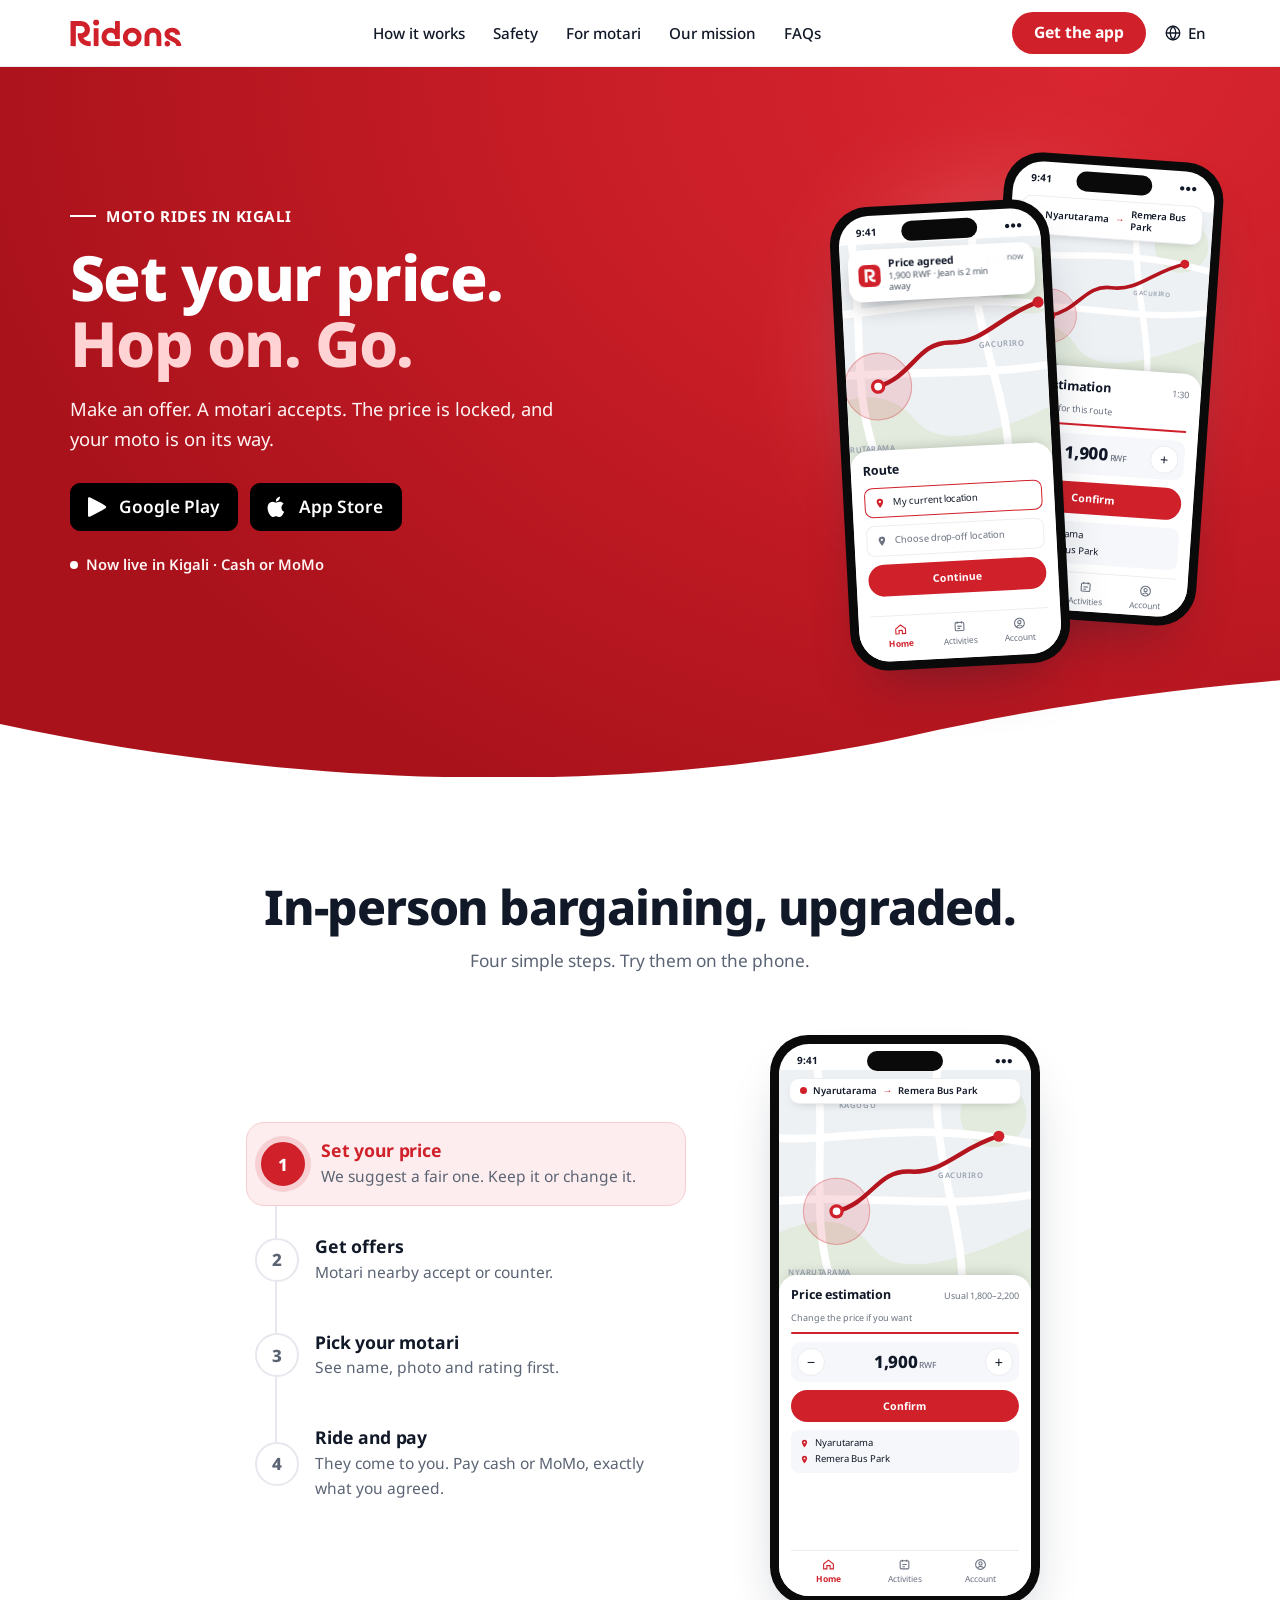
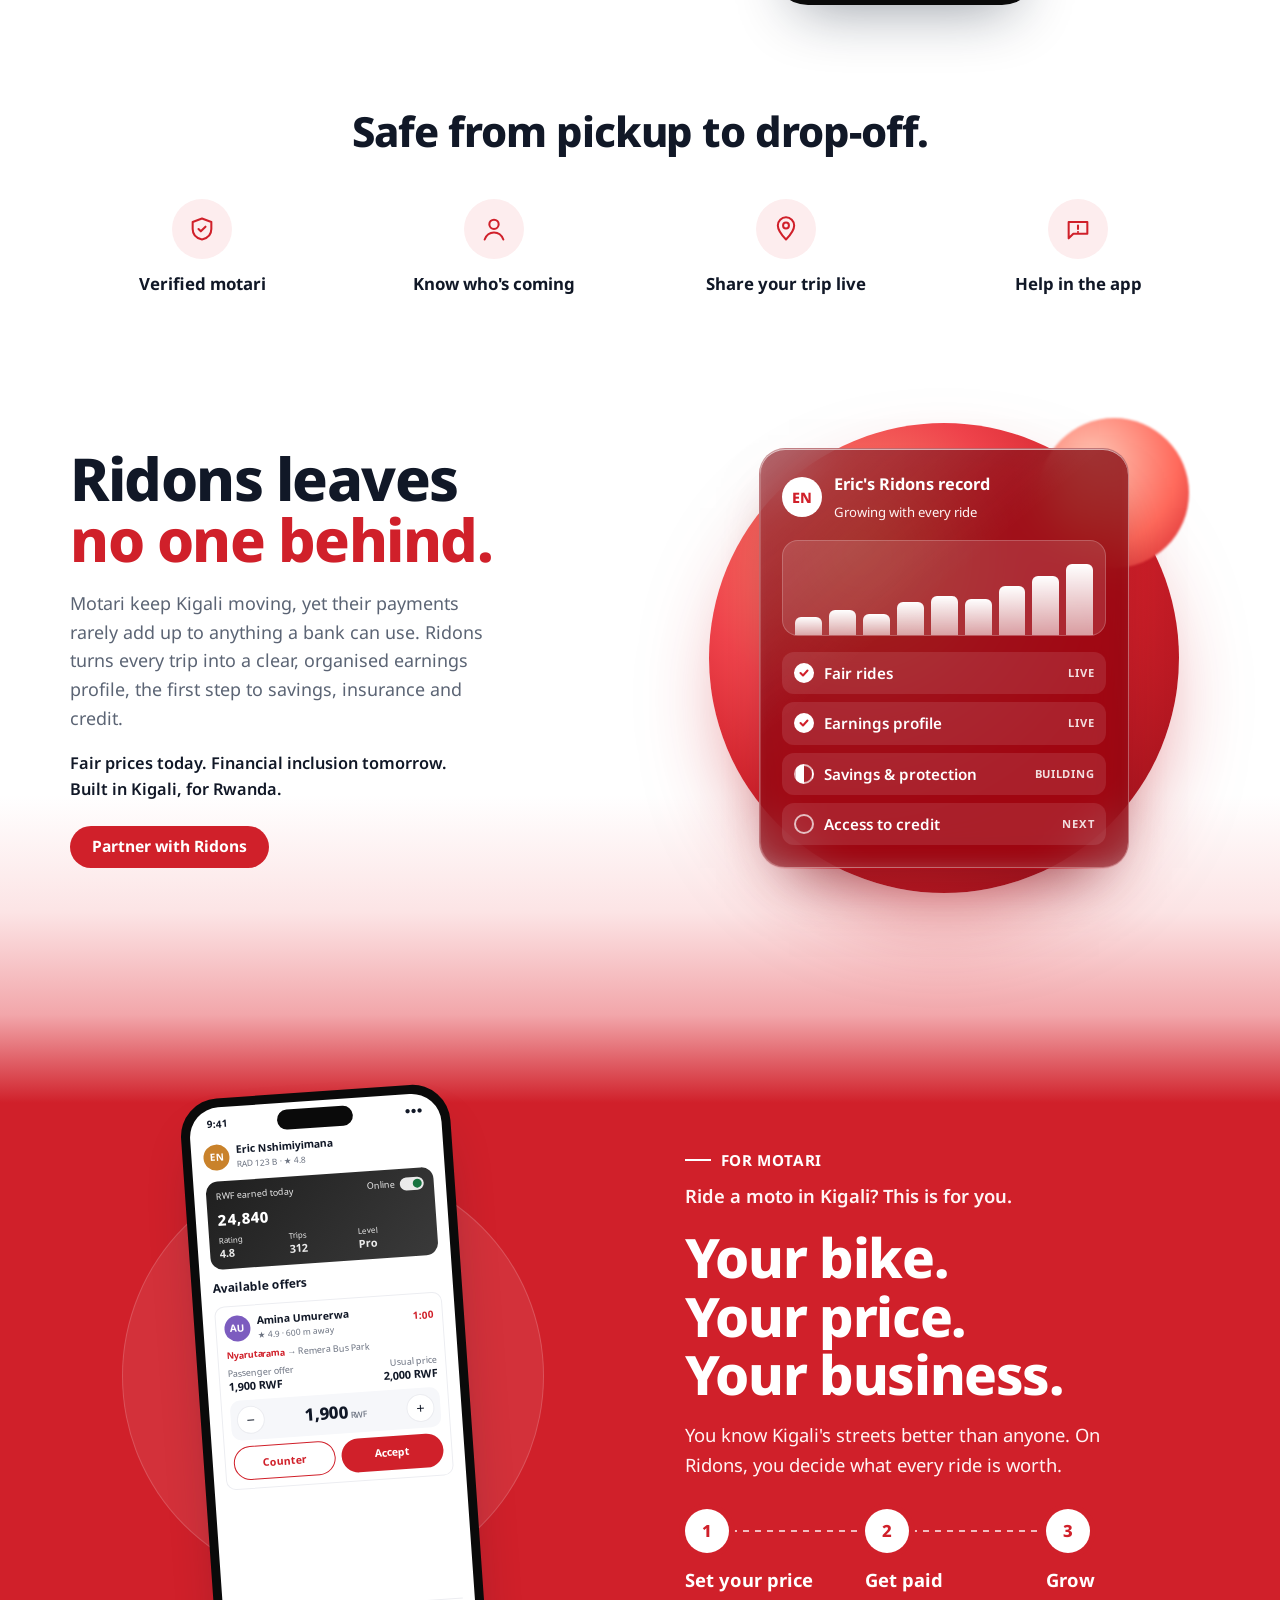
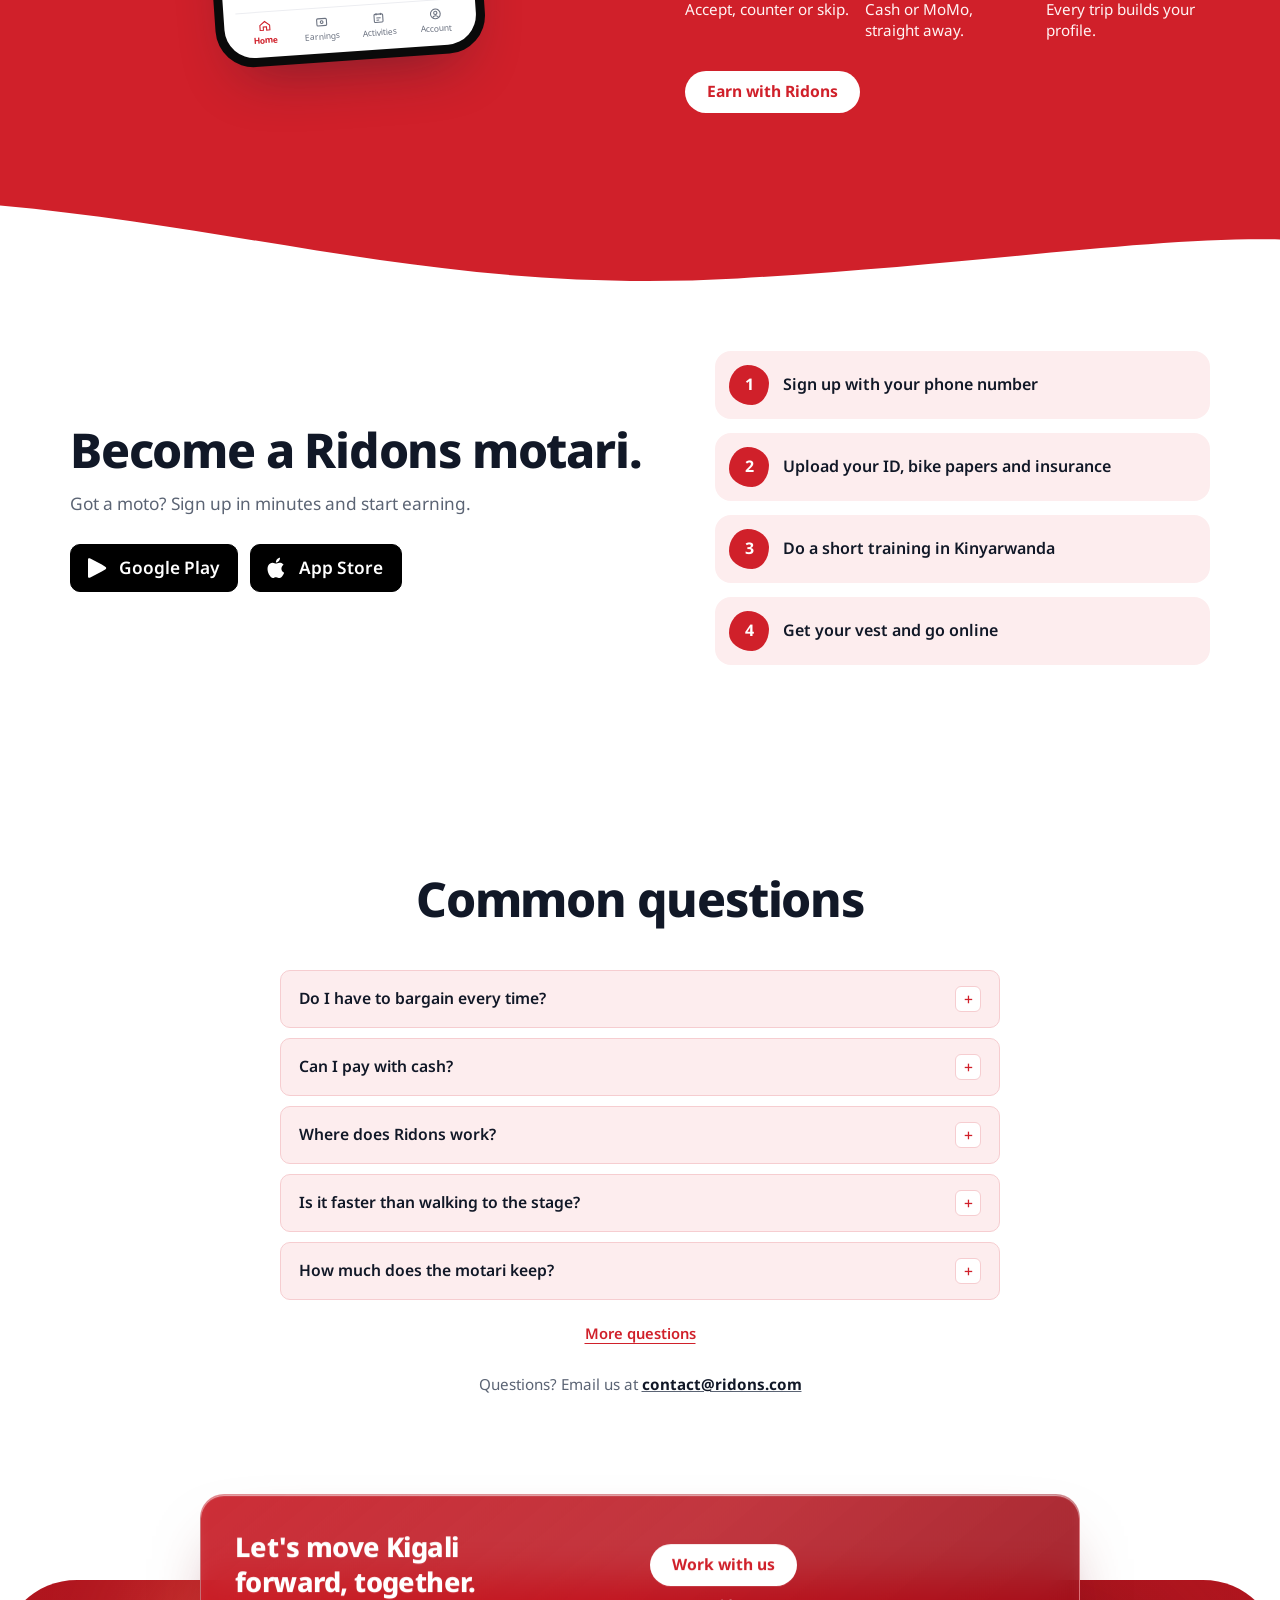
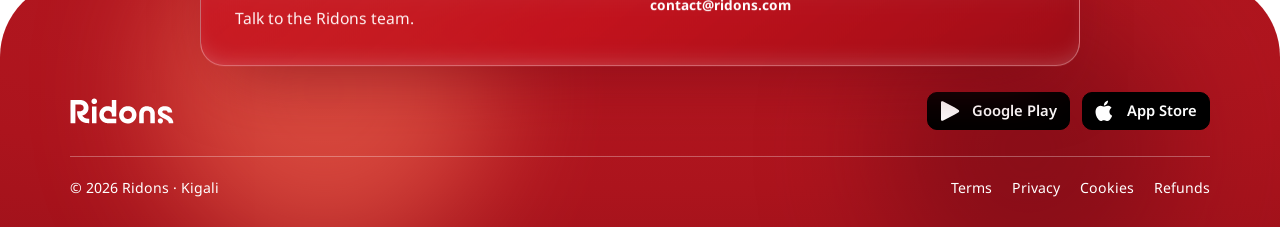
==== ridons-website/site/index.html @ 20393f8e "Ridons: standalone host-ready site folder and zip Co-Authored-By: Claude Opus 5.5 <noreply@anthropic" ====
<!doctype html>
<html lang="en">
<head>
<meta charset="utf-8">
<meta name="viewport" content="width=device-width, initial-scale=1, viewport-fit=cover">
<title>Ridons</title>
<meta name="description" content="Now live in Kigali. Agree the price before you ride, pick your motari, and pay by cash or MoMo. Moto rides in Kimihurura, Remera and Nyarutarama.">
<meta property="og:title" content="Ridons">
<meta property="og:description" content="Now live in Kigali. Agree the price before you ride. Cash or MoMo.">
<meta property="og:type" content="website">
<meta property="og:url" content="https://ridons.com/">
<meta property="og:site_name" content="Ridons">
<meta name="twitter:card" content="summary">
<meta name="theme-color" content="#D0202A">
<link rel="canonical" href="https://ridons.com/">
<link rel="icon" type="image/svg+xml" href="data:image/svg+xml,%3Csvg xmlns=%22http://www.w3.org/2000/svg%22 viewBox=%220 0 1152 1152%22%3E%3Crect width=%221152%22 height=%221152%22 rx=%22230%22 fill=%22%23fff%22/%3E%3Cpath transform=%22translate%28244 164%29%22 fill=%22%23D0202A%22 fill-rule=%22evenodd%22 d=%22M19 806C17 805 15 803 14 802C13 800 13 720 13 409L13 20L15 18C17 16 27 16 183 16C354 16 355 16 371 20C375 21 383 22 388 23C393 24 401 25 405 25C410 26 415 27 418 28C420 30 426 31 430 32C434 33 439 35 442 36C444 38 449 39 452 40C456 41 461 42 464 44C467 45 471 47 473 48C475 49 478 50 480 52C481 53 485 55 488 56C490 57 493 59 494 60C496 61 499 63 501 64C504 65 508 67 509 68C511 70 514 71 515 71C516 72 519 74 521 76C523 78 527 81 529 83C532 85 538 91 544 96C550 102 556 106 556 106C556 106 558 108 560 111C567 121 569 124 573 128C575 131 578 135 580 138C582 140 584 143 584 143C584 143 586 146 588 148C589 150 592 154 592 157C593 159 594 162 596 164C597 166 599 170 600 173C601 176 602 181 604 183C606 185 608 190 608 193C609 197 611 200 612 201C613 204 615 210 616 222C617 226 618 235 620 242L623 252L623 284C623 316 623 317 621 328C619 334 617 344 617 350C616 357 614 362 612 367C610 371 609 376 608 379C607 382 606 387 605 389C603 391 602 396 601 399C600 402 598 405 596 407C595 408 593 412 592 414C591 417 589 421 588 422C586 424 585 427 584 429C583 431 581 434 580 436C578 438 574 442 572 446C565 454 552 469 550 471C548 472 546 475 544 477C529 490 521 496 520 496C519 496 518 497 516 499C514 501 510 503 508 504C506 505 503 506 502 508C500 509 496 511 494 512C492 513 488 515 487 516C486 518 482 520 479 520C476 521 472 523 470 524C467 526 463 527 460 528C457 529 453 531 451 532C449 534 444 535 441 536C434 538 418 544 417 545C415 548 416 551 419 555C421 557 424 560 425 563C426 565 428 567 428 567C428 567 430 569 432 572C436 579 462 605 469 608C470 609 472 611 474 613C476 614 479 616 479 616C480 616 483 618 485 619C488 621 491 623 494 624C496 625 499 627 502 628C504 630 508 631 510 632C513 633 518 635 521 636C524 638 529 639 532 640C536 641 543 642 548 644C555 646 562 648 574 649C582 649 592 650 596 651C599 652 611 652 623 652C643 652 644 652 646 654C647 656 648 659 648 730C648 797 647 803 646 805C643 807 599 807 578 804C569 803 555 801 547 800C538 800 527 798 522 796C517 795 510 793 505 792C500 792 494 790 490 788C487 787 481 785 478 784C474 784 469 782 466 780C464 779 459 777 455 776C451 775 446 773 444 772C442 770 438 768 435 768C433 767 429 765 429 764C428 763 424 761 422 760C419 759 415 758 413 756C411 755 408 753 405 751C402 750 400 749 400 748C400 747 397 746 394 744C391 742 388 741 388 740C387 739 385 738 383 737C381 736 378 734 376 732C374 730 370 726 366 724C348 709 331 693 316 673C313 670 309 665 308 664C306 662 304 659 303 657C302 655 301 653 300 652C299 652 298 650 297 647C295 645 293 642 292 641C292 640 289 637 288 634C286 630 284 627 283 626C283 625 281 622 280 619C279 616 277 612 275 611C274 609 273 606 272 604C271 602 269 597 267 593C266 590 264 586 264 584C264 583 262 579 261 575C259 572 257 566 256 562C255 558 254 553 252 549C250 545 249 538 248 532C247 526 245 517 243 512C242 506 241 499 240 488C239 479 239 466 238 458C236 424 237 405 241 402C242 402 258 402 277 402C328 402 357 400 367 396C370 394 376 393 379 392C385 391 388 390 392 387C393 386 396 385 398 384C400 383 403 382 405 381C406 379 409 377 411 377C415 374 418 372 429 361C438 351 446 340 448 334C449 331 450 328 452 326C454 323 455 319 456 309C459 285 458 257 452 246C450 242 448 237 448 235C447 233 445 228 443 226C437 218 426 205 422 202C420 201 417 198 416 197C414 195 411 193 408 192C406 191 402 189 401 188C399 186 395 184 392 183C389 182 385 181 383 180C381 179 369 176 357 173L336 169L258 169C182 169 181 169 179 171C177 173 177 174 177 487C177 785 177 802 175 804L174 806L98 806C49 806 21 806 19 806Z%22/%3E%3C/svg%3E">
<link rel="preconnect" href="https://fonts.googleapis.com">
<link rel="preconnect" href="https://fonts.gstatic.com" crossorigin>
<link rel="stylesheet" href="https://fonts.googleapis.com/css2?family=Noto+Sans:wght@400;500;600;700;800&family=Caveat:wght@600;700&display=swap">
<style>
/* Layout: follows the Figma draft. Bold Ridons-red hero, motari band and footer; white sections between.
   One look on every device (no dark variant), on purpose. Hero with app screens, "how it works" built around
   a phone you can actually use, a motari section, the join steps, then FAQs and the footer. */
:root{
  --red:#D0202A; --red-hover:#B51A23; --red-soft:#FDEDEE; --red-line:#F6CDD0;
  --navy:#0E1A2E; --navy-2:#16243C; --navy-line:#26354F; --on-navy:#FFFFFF; --on-navy-muted:#AEB8CA;
  --bg:#FFFFFF; --bg-2:#F6F7FA; --fg:#111827; --muted:#5B6474; --line:#E6E8EE;
  --ok:#157A41;
  --phone-bg:#FFFFFF; --phone-fg:#111827; --phone-muted:#6B7280; --phone-line:#ECEDF1; --phone-2:#F6F7FA;
  --map:#EEF1F4; --map-road:#FFFFFF; --map-park:#E2EBDD;
  --shadow:0 30px 60px -28px rgba(14,26,46,.45);
  --font:'Noto Sans', 'Segoe UI', Roboto, Arial, sans-serif;
  --wrap:1180px;
  color-scheme:light;
}

*{box-sizing:border-box}
[hidden]{display:none!important}
.skip{position:absolute;left:12px;top:-60px;z-index:100;background:var(--fg);color:#fff;padding:10px 16px;border-radius:999px;font-weight:700;text-decoration:none}
.skip:focus{top:12px}
.illus{font-size:.8rem;margin-top:10px;text-align:center}
.store[aria-disabled="true"]{cursor:default}
.store[aria-disabled="true"]:hover{background:#000}
html{scroll-behavior:smooth;scroll-padding-top:110px}
@media (prefers-reduced-motion: reduce){html{scroll-behavior:auto}*{animation:none!important;transition:none!important}}
body{background:var(--bg);color:var(--fg);font-family:var(--font);font-size:17px;line-height:1.6;-webkit-font-smoothing:antialiased;overflow-x:hidden}
a{color:inherit}
:focus-visible{outline:3px solid var(--red);outline-offset:3px;border-radius:6px}
.wrap{max-width:var(--wrap);margin-inline:auto;padding-inline:20px}
h1,h2,h3{margin:0;font-weight:800;letter-spacing:-.025em;text-wrap:balance}
h1{font-size:clamp(2.3rem,5.4vw,3.9rem);line-height:1.06}
h2{font-size:clamp(1.9rem,4vw,3rem);line-height:1.1}
h3{font-size:1.08rem;font-weight:700;letter-spacing:-.01em;line-height:1.3}
p{margin:0}
.num{font-variant-numeric:tabular-nums}
section{padding-block:clamp(64px,9vw,104px)}
.center{text-align:center}
.sub{color:var(--muted);font-size:1.08rem;max-width:56ch}
.center .sub{margin-inline:auto}

/* buttons */
.btn{display:inline-flex;align-items:center;justify-content:center;gap:8px;font:700 .98rem/1 var(--font);padding:13px 22px;border-radius:999px;border:0;cursor:pointer;text-decoration:none;transition:background .15s ease, transform .15s ease}
.btn:active{transform:translateY(1px)}
.btn-red{background:var(--red);color:#fff}
.btn-red:hover{background:var(--red-hover)}
.stores{display:flex;flex-wrap:wrap;gap:12px}
.store{display:inline-flex;align-items:center;gap:10px;padding:8px 16px 8px 12px;border-radius:10px;border:1.5px solid #000;color:#fff;text-decoration:none;background:#000;min-width:0;padding:11px 18px 11px 14px}
.store:hover{background:#2A2A2A}
.store svg{width:24px;height:24px;flex:none}
.store b{font-size:1.08rem;font-weight:700;line-height:1}
.store small{font-size:.62rem;letter-spacing:.04em;text-transform:uppercase;opacity:.85}
.store b{font-size:1.08rem;font-weight:600}

/* header */
.top{position:sticky;top:env(safe-area-inset-top,0px);z-index:50;background:rgba(255,255,255,.72);-webkit-backdrop-filter:blur(18px) saturate(160%);backdrop-filter:blur(18px) saturate(160%);border-bottom:1px solid rgba(17,24,39,.08)}
.top .wrap{display:flex;align-items:center;gap:28px;height:66px}
.logo{display:inline-flex;align-items:center;color:var(--red);text-decoration:none}
.logo-svg{height:28px;width:auto;display:block}
.notif .app svg{width:11px;height:auto}
.nav{display:flex;gap:28px;margin-inline:auto}
.nav a{text-decoration:none;font-weight:500;font-size:.95rem}
.nav a:hover{color:var(--red)}
.top-right{display:flex;align-items:center;gap:14px}
.lang{display:inline-flex;align-items:center;gap:6px;background:none;border:0;color:var(--fg);font:500 .95rem var(--font);cursor:pointer;padding:8px 4px}
.lang svg{width:18px;height:18px}
.menu-btn{display:none;background:none;border:1px solid var(--line);color:var(--fg);border-radius:999px;padding:8px 14px;font:600 .92rem var(--font);cursor:pointer}
.mnav{display:grid;padding:8px 20px 20px;border-top:1px solid var(--line);background:var(--bg)}
.mnav a{padding:13px 0;text-decoration:none;font-weight:600;border-bottom:1px solid var(--line)}
.mnav .btn{margin-top:14px;border-bottom:0}
@media (max-width:860px){.nav,.top-right .btn{display:none}.menu-btn{display:inline-block}.top-right{margin-left:auto}}

/* hero */
.hero{position:relative;color:#fff;padding-block:clamp(52px,7vw,92px) clamp(110px,13vw,160px);overflow:hidden;
  background:radial-gradient(90% 120% at 85% 0%, #D92630 0%, #C81D27 45%, #A9121B 100%)}
.hero::after{content:"";position:absolute;left:-5%;right:-5%;bottom:-1px;height:clamp(60px,8vw,110px);background:var(--bg);
  -webkit-mask:url("data:image/svg+xml,%3Csvg xmlns='http://www.w3.org/2000/svg' viewBox='0 0 1440 120' preserveAspectRatio='none'%3E%3Cpath d='M0 40 C 360 140 720 140 1000 70 C 1200 20 1340 10 1440 0 L1440 120 L0 120 Z'/%3E%3C/svg%3E") center/100% 100% no-repeat;
          mask:url("data:image/svg+xml,%3Csvg xmlns='http://www.w3.org/2000/svg' viewBox='0 0 1440 120' preserveAspectRatio='none'%3E%3Cpath d='M0 40 C 360 140 720 140 1000 70 C 1200 20 1340 10 1440 0 L1440 120 L0 120 Z'/%3E%3C/svg%3E") center/100% 100% no-repeat}
.hero-grid{position:relative;z-index:1;display:grid;grid-template-columns:1.15fr .85fr;gap:40px;align-items:center}
.hero-grid > *{min-width:0}
@media (max-width:900px){.hero-grid{grid-template-columns:1fr}}
.kicker{display:inline-flex;align-items:center;gap:10px;margin:0 0 16px;font-weight:700;font-size:.95rem;letter-spacing:.04em;text-transform:uppercase;color:#fff}
.kicker::before{content:"";width:26px;height:2px;background:#fff}
.hero p.lead{margin-top:18px;font-size:1.15rem;color:#FFF4F4;max-width:44ch}
.hero h1 em{font-style:normal;color:#FFD2D4}
.hero .stores{margin-top:30px}
.hero-note{margin-top:22px;font-size:.92rem;color:#FFF4F4;font-weight:600;display:flex;align-items:center;gap:8px}
.live-dot{width:8px;height:8px;border-radius:50%;background:#fff;box-shadow:0 0 0 0 rgba(255,255,255,.7);animation:ping 2s ease-out infinite}
@keyframes ping{70%{box-shadow:0 0 0 8px rgba(255,255,255,0)}100%{box-shadow:0 0 0 0 rgba(255,255,255,0)}}
/* in-app notification on the hero phone */
.notif{position:absolute;z-index:4;top:34px;left:8px;right:8px;display:flex;align-items:center;gap:8px;padding:8px 10px;border-radius:14px;background:rgba(255,255,255,.96);color:#111827;box-shadow:0 10px 24px -10px rgba(0,0,0,.45);animation:drop .6s cubic-bezier(.2,.8,.2,1) .6s both}
.notif .app{width:22px;height:22px;border-radius:6px;background:var(--red);color:#fff;font-weight:800;font-size:12px;display:grid;place-items:center;flex:none}
.notif b{display:block;font-size:10.5px;line-height:1.25}
.notif small{display:block;font-size:9px;color:#4B5563;line-height:1.25}
.notif em{margin-left:auto;align-self:flex-start;font-style:normal;font-size:8.5px;color:#6B7280}
@keyframes drop{from{opacity:0;transform:translateY(-14px)}}
.hero-phones{position:relative;height:460px}
.hero-phones .phone{position:absolute;width:220px}
.hero-phones .p-back{right:0;top:0;transform:rotate(4deg)}
.hero-phones .p-front{right:150px;top:46px;transform:rotate(-3deg)}
@media (max-width:900px){.hero-phones{height:420px;max-width:400px;margin-inline:auto;width:100%}.hero-phones .p-front{right:auto;left:0}}
@media (max-width:440px){.hero-phones{height:370px}.hero-phones .phone{width:180px}}

/* phone mockup */
.phone{width:250px;aspect-ratio:9/19;background:#0A0A0A;border-radius:38px;padding:9px;box-shadow:var(--shadow);max-width:100%;color:var(--phone-fg)}
.screen{position:relative;height:100%;background:var(--phone-bg);border-radius:30px;overflow:hidden;display:flex;flex-direction:column;font-size:11px;line-height:1.35}
.screen::before{content:"";position:absolute;top:7px;left:50%;transform:translateX(-50%);width:76px;height:20px;background:#0A0A0A;border-radius:12px;z-index:3}
.status{display:flex;justify-content:space-between;padding:10px 18px 4px;font-weight:700;font-size:10px;position:relative;z-index:2}
.trip{display:flex;align-items:center;gap:6px;margin:6px 10px 0;padding:6px 10px;background:var(--phone-bg);border:1px solid var(--phone-line);border-radius:10px;font-weight:600;font-size:9.5px;position:relative;z-index:2;box-shadow:0 4px 12px -8px rgba(0,0,0,.4)}
.trip i{width:7px;height:7px;border-radius:50%;background:var(--red);flex:none}
.trip b{color:var(--red);font-weight:600}
.map{height:40%;margin-top:-34px;flex:none}
.map svg{width:100%;height:100%;display:block}
.sheet{flex:1;margin-top:-16px;background:var(--phone-bg);border-radius:18px 18px 0 0;position:relative;z-index:2;padding:12px 12px 0;display:flex;flex-direction:column;gap:8px;box-shadow:0 -6px 16px -10px rgba(0,0,0,.35);min-height:0}
.sheet h4{margin:0;font-size:12.5px;font-weight:700}
.hint{color:var(--phone-muted);font-size:9px}
.sheet-row{display:flex;justify-content:space-between;align-items:baseline;gap:6px}
.line-red{height:2px;background:var(--red);border-radius:2px;flex:none}
.field{display:flex;align-items:center;gap:7px;border:1px solid var(--phone-line);border-radius:8px;padding:8px 9px;font-size:9.5px;color:var(--phone-muted)}
.field.on{border-color:var(--red);color:var(--phone-fg)}
.field svg{width:11px;height:11px;flex:none}
.p-btn{display:block;width:100%;border:0;border-radius:999px;background:var(--red);color:#fff;font:700 10.5px var(--font);padding:9px;text-align:center;cursor:pointer;flex:none}
.p-btn.ghost{background:transparent;color:var(--red);border:1px solid var(--red)}
.fare{display:flex;align-items:center;justify-content:space-between;background:var(--phone-2);border-radius:10px;padding:6px}
.fare button{width:28px;height:28px;border-radius:50%;border:1px solid var(--phone-line);background:var(--phone-bg);color:var(--phone-fg);font-size:14px;cursor:pointer;line-height:1}
.fare output{font-size:17px;font-weight:800;letter-spacing:-.02em}
.fare output small{font-size:8.5px;font-weight:500;color:var(--phone-muted);margin-left:2px}
.stops{display:grid;gap:3px;background:var(--phone-2);border-radius:8px;padding:7px 9px;font-size:9.5px}
.stops span{display:flex;gap:6px;align-items:center}
.stops svg{width:9px;height:9px;color:var(--red)}
.tabbar{margin-top:auto;display:grid;grid-template-columns:repeat(3,1fr);border-top:1px solid var(--phone-line);padding:7px 0 12px;font-size:8.5px;color:var(--phone-muted);text-align:center;flex:none}
.tabbar.four{grid-template-columns:repeat(4,1fr)}
.tabbar span{display:grid;justify-items:center;gap:2px}
.tabbar svg{width:13px;height:13px}
.tabbar .on{color:var(--red);font-weight:700}
.offers{display:grid;gap:5px}
.offer{display:flex;align-items:center;gap:7px;border:1px solid var(--phone-line);border-radius:9px;padding:6px 7px;background:var(--phone-bg);cursor:pointer;font:inherit;color:inherit;text-align:left;width:100%;animation:slide .35s ease both}
.offer:hover{border-color:var(--red)}
.offer .av{width:22px;height:22px;border-radius:50%;display:grid;place-items:center;color:#fff;font-weight:700;font-size:8.5px;flex:none}
.offer .who{flex:1;min-width:0}
.offer .who b{display:block;font-size:9.5px}
.offer .who small{color:var(--phone-muted);font-size:8px}
.offer .amt{font-weight:800;font-size:11px;text-align:right;white-space:nowrap}
.offer .amt small{display:block;font-weight:600;font-size:7.5px;color:var(--ok)}
.offer .amt small.ctr{color:#9A5B00}
@keyframes slide{from{opacity:0;transform:translateY(6px)}}
.done{display:grid;justify-items:center;gap:6px;text-align:center;padding:4px 0}
.done .tick{width:34px;height:34px;border-radius:50%;background:var(--ok);color:#fff;display:grid;place-items:center}
.done .tick svg{width:18px;height:18px}
.done b{font-size:12.5px}
.done p{color:var(--phone-muted);font-size:9.5px}

/* how it works */
.how-head{display:grid;gap:14px;justify-items:center;margin-bottom:clamp(36px,5vw,60px)}
.how-grid{display:grid;grid-template-columns:minmax(0,440px) auto;justify-content:center;gap:clamp(32px,7vw,110px);align-items:center}
.steps{list-style:none;padding:0;margin:0;display:grid;gap:12px;position:relative}
.steps::before{content:"";position:absolute;left:35px;top:36px;bottom:36px;width:2px;background:var(--line)}
.steps li{position:relative;display:grid;grid-template-columns:44px 1fr;gap:16px;align-items:center;padding:16px 18px 16px 14px;border-radius:18px;border:1px solid transparent;transition:background .3s ease,border-color .3s ease,transform .3s ease}
.steps .n{position:relative;z-index:1;width:44px;height:44px;border-radius:50%;display:grid;place-items:center;font-weight:800;background:var(--bg);border:2px solid var(--line);color:var(--muted);transition:all .3s ease}
.steps h3{font-size:1.1rem;transition:color .3s ease}
.steps p{color:var(--muted);font-size:.97rem;margin-top:2px}
.steps li.past .n{border-color:var(--red);color:var(--red)}
.steps li[aria-current="step"]{background:var(--red-soft);border-color:var(--red-line);transform:translateX(6px)}
.steps li[aria-current="step"] .n{background:var(--red);border-color:var(--red);color:#fff;box-shadow:0 0 0 6px rgba(208,32,42,.14)}
.steps li[aria-current="step"] h3{color:var(--red)}
.how-grid > *{min-width:0}
@media (max-width:900px){.how-grid{grid-template-columns:1fr}.how-grid .demo{order:-1}.steps li[aria-current="step"]{transform:none}}
.feats{display:grid;gap:40px;align-content:center}
.feat{display:grid;grid-template-columns:30px 1fr;gap:14px}
.feats .feat{display:block;padding-left:16px;border-left:2px solid var(--red)}
.feats .feat h3{font-size:1.1rem}
.feat .chk{width:30px;height:30px;color:var(--red)}
.feat p{color:var(--muted);font-size:1rem;margin-top:4px}
.safety{padding-top:0;padding-bottom:clamp(40px,6vw,72px)}
.safety h2{font-size:clamp(1.8rem,3.6vw,2.6rem);text-align:center}
.sf-row{list-style:none;padding:0;margin:clamp(28px,4vw,44px) 0 0;display:grid;grid-template-columns:repeat(4,1fr);gap:28px}
@media (max-width:900px){.sf-row{grid-template-columns:1fr 1fr}}
@media (max-width:480px){.sf-row{grid-template-columns:1fr 1fr;gap:24px 12px}}
.sf-row li{display:grid;justify-items:center;align-content:start;gap:12px;text-align:center;font-weight:700;font-size:1.05rem}
.sf-ic{width:60px;height:60px;border-radius:50%;background:var(--red-soft);color:var(--red);display:grid;place-items:center}
.sf-ic svg{width:28px;height:28px}
.safe-row{list-style:none;padding:28px 0 0;margin:clamp(56px,7vw,80px) 0 0;border-top:1px solid var(--line);display:flex;flex-wrap:wrap;justify-content:center;gap:14px 40px}
.safe-row li{display:flex;align-items:center;gap:10px;font-weight:600;font-size:.98rem}
.safe-row svg{width:22px;height:22px;color:var(--red);flex:none}
.demo{display:grid;justify-items:center;gap:14px}
.demo .phone{width:270px}
@keyframes blink{50%{opacity:.25}}

/* safety strip */
.safe{display:grid;grid-template-columns:repeat(4,1fr);gap:16px;margin-top:clamp(48px,6vw,72px)}
@media (max-width:900px){.safe{grid-template-columns:1fr 1fr}}
@media (max-width:480px){.safe{grid-template-columns:1fr}}
.safe div{background:var(--bg-2);border-radius:16px;padding:20px;display:grid;gap:8px;align-content:start}
.safe .ic{width:38px;height:38px;border-radius:10px;background:var(--red-soft);color:var(--red);display:grid;place-items:center}
.safe .ic svg{width:20px;height:20px}
.safe p{color:var(--muted);font-size:.92rem}


/* glass: frosted panes. They only sit on colour (red sections, glows), never on plain white. */
:root{--glass:rgba(255,255,255,.14);--glass-line:rgba(255,255,255,.32);--glass-blur:blur(22px) saturate(180%)}
.glass{
  background:linear-gradient(140deg,rgba(255,255,255,.20) 0%,rgba(255,255,255,0) 38%),rgba(110,6,16,.26);
  border:1px solid rgba(255,255,255,.34);
  -webkit-backdrop-filter:var(--glass-blur);backdrop-filter:var(--glass-blur);
  box-shadow:inset 0 1px 0 rgba(255,255,255,.6),inset 1px 0 0 rgba(255,255,255,.18),inset 0 -12px 24px -18px rgba(255,255,255,.35),0 30px 60px -30px rgba(90,6,16,.6);
}
/* tinted glass: stays readable when it crosses onto white */
.glass-red{
  background:linear-gradient(140deg,rgba(200,28,38,.92) 0%,rgba(184,22,32,.86) 50%,rgba(150,14,24,.90) 100%);
  border:1px solid rgba(255,255,255,.38);
  -webkit-backdrop-filter:var(--glass-blur);backdrop-filter:var(--glass-blur);
  box-shadow:inset 0 1px 0 rgba(255,255,255,.55),inset 0 -14px 28px -20px rgba(255,255,255,.35),0 34px 70px -30px rgba(120,8,20,.65);
  color:#fff;
}
.blob{position:absolute;border-radius:50%;filter:blur(60px);pointer-events:none;z-index:0}
.glow{position:absolute;inset:0;overflow:hidden;border-radius:inherit;pointer-events:none;z-index:0}

/* mission: white melts into red at the bottom and runs straight into the motari band */
.mission{position:relative;overflow:hidden;padding-top:clamp(24px,4vw,48px);padding-bottom:clamp(150px,16vw,220px);
  background:linear-gradient(180deg,var(--bg) 0%,var(--bg) 58%,#FCE4E5 74%,#F2A6AA 88%,var(--red) 100%)}
.mission .wrap{position:relative;z-index:1}
.m-grid{display:grid;grid-template-columns:1fr 1fr;gap:clamp(40px,6vw,88px);align-items:center}
.m-grid > *{min-width:0}
@media (max-width:900px){.m-grid{grid-template-columns:1fr}}
.m-copy{display:grid;gap:18px;align-content:start}
.m-copy .pill{justify-self:start}
.m-ask{color:var(--fg)!important;font-weight:600;font-size:1.02rem!important}
.m-btn{justify-self:start;margin-top:6px}
.m-link{justify-self:start;font-weight:700;color:var(--red);text-decoration:none;border-bottom:2px solid currentColor;padding-bottom:2px}
.m-link:hover{color:var(--red-hover)}
.m-copy h2{font-size:clamp(2.3rem,5vw,3.7rem);line-height:1.04}
.m-copy h2 em{font-style:normal;color:var(--red)}
.m-copy > p{color:var(--muted);font-size:1.12rem;max-width:44ch}
.m-values .ic{width:44px;height:44px;border-radius:14px;background:var(--red-soft);color:var(--red);display:grid;place-items:center}
.m-values .ic svg{width:22px;height:22px}
.m-visual{position:relative;display:grid;place-items:center;padding-block:30px}
.orb{position:absolute;width:min(470px,100%);aspect-ratio:1;border-radius:50%;
  background:radial-gradient(circle at 32% 28%,#FF9A7A 0%,#F0444C 34%,var(--red) 58%,#8E0C16 100%);
  box-shadow:0 40px 90px -30px rgba(208,32,42,.6)}
.orb.small{width:150px;top:0;right:4%;background:radial-gradient(circle at 35% 30%,#FFC9B8,#FF6A5C 60%,#D0202A);filter:blur(1px);box-shadow:none}
.record{position:relative;z-index:1;width:min(370px,100%);border-radius:26px;padding:22px;display:grid;gap:16px;color:#fff}
.record.glass{background:linear-gradient(140deg,rgba(255,255,255,.18) 0%,rgba(255,255,255,0) 40%),rgba(130,8,18,.76)}
@media (max-width:900px){.orb{width:min(420px,112%)}}
.rec-head{display:flex;align-items:center;gap:12px}
.rec-head .av{width:40px;height:40px;border-radius:50%;background:#fff;color:var(--red);display:grid;place-items:center;font-weight:800;font-size:.9rem;flex:none}
.rec-head b{display:block;font-size:1.02rem}
.rec-head small{color:#FFF4F4;font-size:.82rem}
.bars{display:flex;align-items:flex-end;gap:7px;height:96px;padding:12px 12px 0;border-radius:16px;background:rgba(255,255,255,.12);border:1px solid rgba(255,255,255,.2)}
.bars i{flex:1;border-radius:6px 6px 0 0;background:linear-gradient(180deg,#fff,rgba(255,255,255,.55))}
.unlocks{list-style:none;padding:0;margin:0;display:grid;gap:8px}
.unlocks li{display:flex;align-items:center;gap:10px;font-size:.95rem;font-weight:600;padding:9px 12px;border-radius:12px;background:rgba(255,255,255,.1)}
.unlocks .dot{width:20px;height:20px;border-radius:50%;flex:none;display:grid;place-items:center;border:2px solid rgba(255,255,255,.7)}
.unlocks .on .dot{background:#fff;border-color:#fff;color:var(--red)}
.unlocks .on .dot svg{width:12px;height:12px}
.unlocks .half .dot{background:linear-gradient(90deg,#fff 50%,transparent 50%)}
.unlocks em{margin-left:auto;font-style:normal;font-size:.7rem;font-weight:700;letter-spacing:.06em;text-transform:uppercase;opacity:.85}

/* partner card: sits half in the FAQ, half in the footer */
.partner{position:relative;z-index:2;margin:0 auto;transform:translateY(-50%);max-width:880px;display:flex;flex-wrap:wrap;align-items:center;justify-content:space-between;gap:20px;border-radius:24px;padding:clamp(22px,3.5vw,34px)}
.partner > div{min-width:0;flex:1 1 320px}
.partner h3{font-size:clamp(1.3rem,2.4vw,1.7rem);font-weight:800;letter-spacing:-.02em;color:#fff}
.partner p{color:#FFF4F4;margin-top:6px;font-size:.98rem}
.partner-cta{display:grid;gap:8px;justify-items:start;flex:0 1 auto}
.partner-cta .btn{background:#fff;color:var(--red)}
.partner-cta .btn:hover{background:#FFF4F4}
.partner-cta small{color:#FFF4F4;font-size:.85rem}
.partner-cta small b{color:#fff;user-select:all}

/* navy motari band */
/* motari band: calm and simple. Red, one phone, three plain statements. */
.navy{position:relative;overflow-x:clip;color:#fff;background:var(--red);padding-top:clamp(20px,3vw,40px);padding-bottom:clamp(140px,15vw,190px)}
.navy::after{content:"";position:absolute;left:-5%;right:-5%;bottom:-1px;height:clamp(60px,8vw,110px);background:var(--bg);z-index:1;-webkit-mask:url("data:image/svg+xml,%3Csvg xmlns='http://www.w3.org/2000/svg' viewBox='0 0 1440 120' preserveAspectRatio='none'%3E%3Cpath d='M0 0 C 300 20 500 110 820 90 C 1100 72 1300 30 1440 50 L1440 120 L0 120 Z'/%3E%3C/svg%3E") center/100% 100% no-repeat;mask:url("data:image/svg+xml,%3Csvg xmlns='http://www.w3.org/2000/svg' viewBox='0 0 1440 120' preserveAspectRatio='none'%3E%3Cpath d='M0 0 C 300 20 500 110 820 90 C 1100 72 1300 30 1440 50 L1440 120 L0 120 Z'/%3E%3C/svg%3E") center/100% 100% no-repeat}
.navy .wrap{position:relative;z-index:1}
.earn{display:grid;grid-template-columns:1fr 1fr;gap:clamp(40px,7vw,96px);align-items:center}
.earn > *{min-width:0}
@media (max-width:900px){.earn{grid-template-columns:1fr}.c-copy{order:-1}.c-visual{margin-top:0}}
.c-visual{position:relative;display:grid;place-items:center;margin-top:calc(-1 * clamp(40px,8vw,110px))}
.c-visual::before{content:"";position:absolute;width:min(420px,92%);aspect-ratio:1;border-radius:50%;background:rgba(255,255,255,.08);border:1px solid rgba(255,255,255,.16)}
.c-visual .phone{position:relative;width:min(270px,70%);transform:rotate(-4deg)}
.c-copy .kicker{margin-bottom:8px}
.c-who{font-size:1.15rem;font-weight:600;color:#FFF4F4;margin:0 0 18px}
.c-copy h2{font-size:clamp(2.1rem,4.6vw,3.4rem);line-height:1.08}
.c-lead{margin-top:16px;color:#FFF4F4;font-size:1.15rem;max-width:40ch}
.c-flow{list-style:none;padding:0;margin:30px 0 0;display:grid;grid-template-columns:repeat(3,1fr);gap:16px;position:relative}
.c-flow::before{content:"";position:absolute;top:21px;left:22px;right:calc(33.333% - 22px);height:2px;background:repeating-linear-gradient(90deg,rgba(255,255,255,.7) 0 6px,transparent 6px 12px)}
.c-flow li{position:relative;display:grid;gap:4px;align-content:start}
.c-n{width:44px;height:44px;border-radius:50%;background:#fff;color:var(--red);display:grid;place-items:center;font-weight:800;font-size:1.05rem;margin-bottom:8px;box-shadow:0 0 0 6px var(--red)}
.c-flow b{font-size:1.15rem}
.c-flow span:not(.c-n){color:#FFF4F4;font-size:.95rem;line-height:1.4}
@media (max-width:560px){.c-flow{grid-template-columns:1fr;gap:18px}.c-flow::before{top:22px;bottom:22px;left:21px;right:auto;width:2px;height:auto;background:repeating-linear-gradient(180deg,rgba(255,255,255,.7) 0 6px,transparent 6px 12px)}.c-flow li{grid-template-columns:44px 1fr;column-gap:16px}.c-n{grid-row:span 2;margin:0}}
.c-points{list-style:none;padding:0;margin:30px 0 0;display:grid}
.c-points li{padding:16px 0;border-top:1px solid rgba(255,255,255,.28)}
.c-points li:last-child{border-bottom:1px solid rgba(255,255,255,.28)}
.c-points b{display:block;font-size:1.1rem}
.c-points span{color:#FFF4F4;font-size:1rem}
.c-cta{margin-top:30px;display:flex;flex-wrap:wrap;align-items:center;gap:14px 20px}
.btn-white{background:#fff;color:var(--red)}
.btn-white:hover{background:#FFF4F4}
.earn-card{background:linear-gradient(135deg,#1F1F1F,#3A3A3A);color:#fff;border-radius:12px;padding:9px 10px;display:grid;gap:6px}
.earn-card .r1{display:flex;justify-content:space-between;align-items:center;font-size:9px;opacity:.9}
.earn-card .big{font-size:15px;font-weight:800;letter-spacing:.03em}
.earn-card .r2{display:grid;grid-template-columns:repeat(3,1fr);font-size:8px;opacity:.9}
.earn-card .r2 b{display:block;font-size:11px}
.toggle{width:24px;height:13px;border-radius:999px;background:#fff;position:relative;display:inline-block}
.toggle::after{content:"";position:absolute;right:2px;top:2px;width:9px;height:9px;border-radius:50%;background:var(--ok)}
.prof{display:flex;align-items:center;gap:7px}
.prof .av{width:26px;height:26px;border-radius:50%;background:#C9822B;color:#fff;display:grid;place-items:center;font-weight:700;font-size:10px;flex:none}
.prof b{display:block;font-size:10.5px}
.prof small{font-size:8.5px;color:var(--phone-muted)}
.ride-card{border:1px solid var(--phone-line);border-radius:10px;padding:8px;display:grid;gap:6px}
.ride-card .two{display:flex;justify-content:space-between;font-size:9px;color:var(--phone-muted)}
.ride-card .two b{display:block;font-size:11px;color:var(--phone-fg)}
.btn2{display:grid;grid-template-columns:1fr 1fr;gap:6px}

/* join banner */
.join{background:var(--bg)}
.join{padding-top:clamp(24px,4vw,48px)}
.join-grid{display:grid;grid-template-columns:1.1fr .9fr;gap:40px;align-items:center}
.join-grid > *{min-width:0}
@media (max-width:900px){.join-grid{grid-template-columns:1fr}}
.join p.lead{margin-top:14px;color:var(--muted);max-width:46ch;font-size:1.08rem}
.join .stores{margin-top:26px}
.join-steps{list-style:none;margin:0;padding:0;display:grid;gap:14px;counter-reset:j}
.join-steps li{display:grid;grid-template-columns:40px 1fr;gap:14px;align-items:center;counter-increment:j;font-size:1rem;font-weight:600;background:var(--red-soft);padding:14px 18px 14px 14px;border-radius:16px}
.join-steps li::before{content:counter(j);width:40px;height:40px;font-size:1rem!important;border-radius:46% 54% 42% 58% / 55% 45% 55% 45%;background:var(--red);display:grid;place-items:center;font-weight:700;font-size:.85rem;color:#fff}
.join-steps b{display:block}
.join-steps small{color:var(--muted);font-size:.86rem}

/* faq */
.faq-wrap{max-width:760px;margin-inline:auto}
.faq{display:grid;gap:10px;margin-top:clamp(28px,4vw,44px)}
.faq details{background:var(--red-soft);border:1px solid var(--red-line);border-radius:10px}
.faq summary{list-style:none;cursor:pointer;padding:15px 18px;font-weight:600;font-size:.98rem;display:flex;justify-content:space-between;align-items:center;gap:16px}
.faq summary::-webkit-details-marker{display:none}
.faq summary::after{content:"+";flex:none;width:24px;height:24px;border:1px solid var(--red-line);border-radius:6px;display:grid;place-items:center;color:var(--red);font-weight:500;background:var(--bg)}
.faq details[open] summary::after{content:"−"}
.faq .a{padding:0 18px 16px;color:var(--muted);font-size:.95rem}
.more{display:block;margin:22px auto 0;background:none;border:0;color:var(--red);font:600 .92rem var(--font);cursor:pointer;text-decoration:underline;text-underline-offset:4px}
.contact{margin-top:28px;text-align:center;color:var(--muted);font-size:.95rem}
.contact b{color:var(--fg);user-select:all;white-space:nowrap}

/* footer */
footer{position:relative;overflow-x:clip;background:radial-gradient(120% 140% at 50% 0%,#B81922 0%,#AC141D 60%,#9C111A 100%);color:#FFFFFF;padding-block:0 28px;font-size:.88rem;margin-top:clamp(90px,10vw,120px);border-radius:clamp(36px,6vw,80px) clamp(36px,6vw,80px) 0 0}
footer .wrap{position:relative;z-index:1}
.f-top{margin-top:calc(-1 * clamp(40px,5vw,60px))}
.f-top{display:flex;flex-wrap:wrap;justify-content:space-between;align-items:center;gap:20px;padding-bottom:26px;border-bottom:1px solid rgba(255,255,255,.3)}
.f-left{display:flex;align-items:center;gap:22px;flex-wrap:wrap}
footer .logo{color:#fff}
footer .logo-svg{height:26px}
.social{display:flex;gap:14px}
.social a{color:#fff;opacity:.9}
.social a:hover{opacity:1}
.social svg{width:18px;height:18px;display:block}
footer .store{background:#000;padding:6px 12px 6px 10px;min-width:0;border-width:1px}
footer .store b{font-size:.92rem}
.f-base{display:flex;flex-wrap:wrap;justify-content:space-between;gap:12px;padding-top:20px}
.f-base nav{display:flex;flex-wrap:wrap;gap:20px;align-self:flex-start}
.biz{display:grid;gap:4px}
.f-base a{color:#fff;text-decoration:underline;text-underline-offset:3px}
.f-base a{text-decoration:none}
.f-base a:hover{color:#fff;text-decoration:underline}
body{margin:0}
img{max-width:100%}
</style>
</head>
<body>
<!-- shared drawings reused across the page -->
<svg width="0" height="0" style="position:absolute" aria-hidden="true">
  <defs>
    <symbol id="map" viewBox="0 0 240 200" preserveAspectRatio="xMidYMid slice">
      <rect width="240" height="200" fill="#EEF1F4"/>
      <path d="M0 150 Q 60 120 90 160 T 240 140 V200 H0Z" fill="#E2EBDD"/>
      <circle cx="200" cy="40" r="30" fill="#E2EBDD"/>
      <g fill="none" stroke="#FFFFFF" stroke-width="7" stroke-linecap="round">
        <path d="M-10 60 C 60 70, 120 40, 250 70"/><path d="M40 -10 C 50 80, 30 140, 60 210"/>
        <path d="M150 -10 C 140 80, 180 150, 170 210"/><path d="M-10 120 C 80 110, 160 130, 250 110"/>
      </g>
      <g font-family="Noto Sans, Arial" font-size="7" fill="#9AA3B2" font-weight="600" letter-spacing=".5">
        <text x="60" y="34">KAGUGU</text><text x="150" y="98">GACURIRO</text><text x="14" y="186">NYARUTARAMA</text><text x="160" y="22">GASANZE</text>
      </g>
      <circle cx="58" cy="128" r="30" fill="rgba(208,32,42,.14)" stroke="rgba(208,32,42,.35)"/>
      <path d="M58 128 C 90 120, 95 90, 125 92 S 170 70, 205 60" fill="none" stroke="#B3141D" stroke-width="4" stroke-linecap="round"/>
      <circle cx="58" cy="128" r="5" fill="#FFFFFF" stroke="#D0202A" stroke-width="3"/>
      <circle cx="205" cy="60" r="5" fill="#D0202A"/>
    </symbol>
    <symbol id="chk" viewBox="0 0 30 30"><circle cx="15" cy="15" r="13" fill="none" stroke="currentColor" stroke-width="2"/><path d="m9 15.5 4 4 8-9" fill="none" stroke="currentColor" stroke-width="2.4" stroke-linecap="round" stroke-linejoin="round"/></symbol>
    <symbol id="pin" viewBox="0 0 24 24"><path fill="currentColor" d="M12 2a7 7 0 0 0-7 7c0 5 7 13 7 13s7-8 7-13a7 7 0 0 0-7-7zm0 9.5A2.5 2.5 0 1 1 12 6.5a2.5 2.5 0 0 1 0 5z"/></symbol>
    <symbol id="i-home" viewBox="0 0 24 24"><path fill="none" stroke="currentColor" stroke-width="2" d="M3 11 12 4l9 7v9h-6v-6H9v6H3z"/></symbol>
    <symbol id="i-act" viewBox="0 0 24 24"><g fill="none" stroke="currentColor" stroke-width="2"><rect x="4" y="5" width="16" height="15" rx="2"/><path d="M8 3v4M16 3v4M8 12h8M8 16h5"/></g></symbol>
    <symbol id="i-acc" viewBox="0 0 24 24"><g fill="none" stroke="currentColor" stroke-width="2"><circle cx="12" cy="12" r="9"/><circle cx="12" cy="10" r="3"/><path d="M6.5 18.5c1.5-2 3.3-3 5.5-3s4 1 5.5 3"/></g></symbol>
    <symbol id="i-earn" viewBox="0 0 24 24"><g fill="none" stroke="currentColor" stroke-width="2"><rect x="3" y="6" width="18" height="13" rx="2"/><circle cx="12" cy="12.5" r="2.5"/></g></symbol>
    <symbol id="i-dl" viewBox="0 0 24 24"><path fill="none" stroke="#FFFFFF" stroke-width="2" stroke-linecap="round" stroke-linejoin="round" d="M12 3v12M7 10l5 5 5-5M5 21h14"/></symbol>
    <symbol id="gp" viewBox="0 0 24 24"><path fill="#FFFFFF" d="M3.6 2.3 13.4 12 3.6 21.7c-.4-.2-.6-.6-.6-1.1V3.4c0-.5.2-.9.6-1.1zm13.2 6.3-3.4 3.4 3.4 3.4 3.8-2.2c.8-.5.8-1.7 0-2.2zM3.6 2.3c.3-.2.8-.2 1.2 0l12 6.3-3.4 3.4zm9.8 9.7 3.4 3.4-12 6.3c-.4.2-.9.2-1.2 0z"/></symbol>
    <symbol id="ap" viewBox="0 0 24 24"><path fill="#FFFFFF" d="M16.4 12.6c0-2.6 2.1-3.8 2.2-3.9-1.2-1.8-3.1-2-3.7-2-1.6-.2-3.1.9-3.9.9-.8 0-2-.9-3.4-.9-1.7 0-3.3 1-4.2 2.6-1.8 3.1-.5 7.7 1.3 10.2.9 1.2 1.9 2.6 3.2 2.6 1.3-.1 1.8-.8 3.3-.8s2 .8 3.4.8 2.2-1.3 3.1-2.5c1-1.4 1.4-2.8 1.4-2.9 0 0-2.7-1-2.7-4.1zM13.9 5c.7-.9 1.2-2.1 1.1-3.3-1 0-2.3.7-3 1.6-.7.8-1.2 2-1.1 3.2 1.2.1 2.3-.6 3-1.5z"/></symbol>
  </defs>
</svg>

<a class="skip" href="#main">Skip to content</a>
<header class="top">
  <div class="wrap">
    <a class="logo" href="#top" aria-label="Ridons home"><svg class="logo-svg" viewBox="0 0 3192 800" role="img" aria-label="Ridons"><path fill="currentColor" fill-rule="evenodd" d="M1748 784C1739 783 1731 782 1724 779C1720 778 1713 777 1709 776C1700 776 1695 774 1692 772C1690 771 1686 769 1683 768C1680 768 1676 766 1674 765C1672 763 1667 761 1663 760C1660 759 1655 757 1654 756C1652 755 1649 753 1647 752C1645 752 1642 750 1641 749C1640 747 1637 745 1634 744C1632 743 1630 741 1629 740C1628 740 1626 738 1623 737C1621 735 1618 733 1616 732C1615 731 1613 729 1611 728C1607 726 1568 687 1568 685C1568 685 1567 683 1565 681C1563 679 1561 676 1560 673C1555 665 1551 660 1548 656C1546 654 1544 650 1544 648C1543 646 1541 643 1540 641C1539 639 1537 635 1536 632C1535 629 1533 624 1531 620C1530 617 1528 613 1528 612C1528 611 1526 607 1525 604C1522 599 1521 595 1521 591C1519 580 1518 573 1515 564C1513 556 1513 555 1512 523C1512 489 1512 484 1516 469C1518 465 1519 457 1520 451C1521 444 1522 440 1524 436C1526 432 1527 428 1528 425C1529 423 1531 418 1533 414C1534 411 1536 407 1536 406C1536 404 1546 385 1548 383C1548 382 1550 380 1552 377C1554 372 1560 364 1563 359C1565 358 1567 354 1568 352C1570 349 1579 340 1589 330C1607 312 1612 307 1618 305C1620 304 1623 301 1625 299C1627 298 1630 296 1630 296C1631 296 1633 295 1635 293C1637 292 1641 289 1644 288C1646 286 1650 284 1652 283C1653 281 1657 280 1659 280C1661 279 1665 278 1667 276C1669 275 1674 273 1676 272C1679 271 1684 270 1687 268C1690 266 1695 264 1700 263C1705 263 1712 261 1717 260C1721 258 1727 257 1731 257C1734 256 1741 255 1746 254C1758 252 1798 252 1811 254C1816 255 1824 256 1829 257C1833 258 1839 259 1841 260C1843 260 1850 262 1855 263C1862 264 1867 266 1870 268C1873 270 1878 271 1880 272C1883 273 1888 275 1890 276C1893 278 1897 279 1900 280C1903 281 1906 282 1908 283C1909 285 1912 287 1914 287C1916 288 1919 291 1921 293C1923 294 1926 296 1926 296C1927 296 1929 297 1931 299C1933 300 1936 303 1938 303C1943 306 1947 310 1969 331C1981 343 1990 354 1993 357C1994 360 1997 364 1998 365C1999 367 2001 370 2002 371C2003 373 2005 377 2007 379C2009 381 2011 385 2012 387C2014 389 2016 393 2016 396C2017 399 2019 403 2020 405C2022 406 2023 410 2024 413C2025 416 2026 420 2027 422C2030 425 2034 437 2038 452C2038 455 2039 462 2040 467C2041 472 2042 480 2043 484C2045 491 2045 494 2045 519C2045 544 2045 547 2043 554C2042 557 2041 565 2040 570C2039 576 2038 584 2036 588C2035 593 2033 599 2033 603C2032 607 2030 612 2028 614C2026 617 2025 622 2024 624C2023 626 2022 630 2020 633C2019 635 2017 639 2016 642C2016 645 2014 648 2013 650C2011 651 2009 654 2008 656C2005 661 2000 669 1997 674C1995 675 1993 678 1992 680C1990 686 1985 690 1966 709C1949 726 1946 729 1935 736C1932 737 1929 740 1927 741C1925 743 1923 744 1923 744C1923 744 1921 745 1918 747C1916 749 1912 751 1910 752C1908 753 1904 755 1903 756C1901 757 1897 759 1894 760C1890 761 1886 763 1884 764C1883 765 1879 767 1875 768C1871 769 1866 771 1865 772C1863 773 1860 775 1857 775C1854 776 1848 777 1844 777C1839 778 1831 780 1826 782C1816 784 1815 784 1784 785C1766 785 1750 785 1748 784ZM2762 784C2759 784 2754 782 2751 780C2748 779 2744 777 2741 776C2736 774 2714 753 2712 747C2711 745 2709 741 2708 739C2703 730 2701 708 2703 689C2705 681 2706 678 2710 670C2712 665 2716 659 2717 657C2722 651 2733 640 2734 640C2735 640 2737 639 2740 637C2743 635 2749 632 2756 629C2773 624 2785 624 2797 627C2802 629 2808 631 2812 632C2815 633 2819 635 2820 636C2822 637 2824 639 2826 640C2832 642 2848 659 2848 661C2848 662 2850 665 2851 667C2854 671 2856 676 2858 686C2862 702 2863 710 2860 719C2860 722 2858 728 2857 732C2856 737 2854 742 2853 744C2851 745 2849 748 2848 750C2845 757 2831 770 2823 775C2813 780 2805 783 2798 784C2789 785 2770 785 2762 784ZM20 775C19 775 18 774 17 773C16 772 16 700 16 419C16 111 16 66 17 63C18 62 20 60 20 60C21 60 89 60 172 60C281 61 323 61 326 62C329 62 337 63 343 64C349 65 359 66 364 67C368 68 377 70 382 71C386 72 393 74 397 76C401 78 406 79 410 80C413 81 418 82 420 84C423 85 427 87 430 88C433 88 436 90 438 92C440 94 444 95 446 96C448 97 451 99 453 100C455 102 458 103 460 104C462 104 465 106 468 108C470 110 473 112 474 112C474 112 477 114 479 116C481 118 485 122 488 124C491 126 495 130 497 132C499 134 503 138 506 140C509 143 513 147 514 149C516 151 519 155 521 157C523 160 526 164 527 166C529 169 532 173 534 176C541 186 543 189 544 194C545 197 547 201 548 203C550 205 551 209 552 211C553 214 555 218 556 221C558 225 559 228 560 234C561 238 562 246 564 252C566 258 567 266 568 271C569 282 569 323 568 337C566 352 559 382 556 388C555 389 553 394 552 398C551 402 550 406 548 408C547 410 545 413 544 415C544 417 542 421 540 423C539 424 537 428 536 430C534 435 529 442 524 448C513 460 511 463 511 464C511 465 498 476 488 485C486 487 482 490 481 492C479 493 476 496 473 497C471 498 469 499 468 500C468 501 465 502 463 504C460 505 457 507 456 508C455 509 452 510 449 512C446 513 443 515 441 516C440 517 436 519 432 520C428 521 423 523 421 525C419 526 415 527 413 528C410 529 406 530 403 531C399 534 396 535 387 536C381 538 381 544 387 551C388 553 391 556 392 558C398 567 402 572 410 580C419 589 422 591 434 599C436 601 439 603 440 604C441 605 443 607 446 608C448 609 452 611 454 612C456 614 460 615 462 616C464 617 469 619 473 621C477 622 481 624 483 624C484 624 490 626 495 627C503 630 509 631 521 633C530 633 539 635 542 635C545 636 557 636 568 636C590 637 590 637 592 643C592 645 592 675 592 710C592 760 591 773 590 774C588 777 531 776 512 773C508 772 500 771 495 770C490 769 482 768 478 767C473 767 467 765 463 764C460 762 454 761 450 760C447 759 441 758 437 756C433 754 428 753 426 752C424 751 419 750 416 748C413 746 409 745 406 744C404 743 399 741 397 739C394 738 391 736 390 736C389 736 387 735 385 733C383 732 379 730 376 728C373 727 369 725 368 724C367 722 364 721 362 720C356 716 349 712 344 707C341 705 337 701 335 700C316 684 284 650 279 640C278 638 277 636 276 635C275 635 274 633 273 630C271 628 269 625 268 624C267 623 266 620 264 617C263 614 261 610 260 609C258 607 257 603 256 601C255 598 253 595 252 593C250 591 249 588 248 585C247 582 245 577 244 574C242 572 241 567 240 564C239 561 238 556 236 553C235 550 233 543 231 536C230 530 228 522 227 518C226 514 225 505 224 499C223 493 222 480 221 471C220 460 219 448 219 435C219 415 219 415 221 412L224 410L272 409C322 408 330 408 339 404C341 402 347 401 350 400C355 399 358 398 360 396C362 395 365 393 368 392C370 391 374 389 376 388C387 379 398 369 399 367C400 365 402 363 404 361C405 359 407 356 408 354C409 351 411 348 412 345C414 342 415 339 416 334C417 330 418 324 419 321C420 314 421 294 419 289C418 287 417 281 416 276C415 269 414 265 412 263C411 261 409 257 408 255C408 253 405 249 403 247C402 245 400 243 400 242C400 241 385 226 381 224C379 223 376 221 375 220C374 218 370 217 368 216C365 215 362 213 360 212C358 210 354 209 350 208C346 207 341 206 338 204C328 200 321 200 244 199C175 199 171 199 169 201L167 202L167 487C167 765 167 771 165 773L163 776L92 776C53 776 21 776 20 775ZM682 775C677 774 677 793 677 519L677 267L679 265C681 264 684 263 747 263L812 263L814 265C816 267 816 281 816 520C816 769 816 772 814 774C812 776 810 776 748 776C713 776 683 776 682 775ZM1146 775C1134 774 1129 774 1125 772C1122 771 1116 770 1111 769C1107 768 1100 767 1096 767C1093 766 1086 764 1083 763C1079 761 1075 760 1075 760C1074 760 1070 758 1067 757C1063 755 1058 752 1055 752C1052 751 1048 749 1046 748C1045 747 1041 745 1038 744C1035 743 1031 741 1030 740C1029 739 1026 737 1024 735C1021 734 1019 732 1018 732C1017 731 1015 729 1013 728C1010 727 1008 725 1008 724C1007 724 1005 722 1002 721C999 719 991 712 980 700C963 684 955 674 951 666C950 665 948 663 947 662C947 661 945 659 943 656C942 653 940 651 939 650C939 649 937 646 935 644C934 641 932 637 931 636C930 635 929 632 928 629C927 626 926 622 924 620C923 618 921 613 920 609C919 606 917 602 916 600C913 596 913 595 911 584C911 579 909 572 908 568C907 565 906 559 905 556C903 546 902 516 903 496C904 476 905 469 908 458C909 454 911 446 912 441C912 435 914 431 916 427C917 424 919 419 920 416C921 414 922 409 924 406C926 404 927 399 928 396C929 393 930 390 931 388C933 387 935 383 936 380C938 378 940 375 940 374C941 373 943 370 945 368C946 365 947 363 948 363C949 362 950 360 951 358C954 352 963 341 981 323C991 313 998 306 1001 305C1003 304 1007 301 1009 300C1011 298 1014 296 1016 295C1017 294 1020 292 1022 291C1023 290 1026 288 1028 287C1029 286 1032 284 1034 283C1036 281 1039 280 1041 280C1043 279 1047 278 1049 276C1051 274 1056 273 1059 272C1062 271 1066 269 1068 268C1071 266 1074 265 1080 264C1084 263 1091 261 1096 260C1101 258 1109 257 1114 256C1118 255 1124 254 1126 254C1129 254 1138 253 1148 252C1161 252 1167 252 1176 253C1182 254 1191 255 1198 256C1209 257 1212 258 1219 261C1221 262 1227 263 1230 264C1234 265 1240 266 1243 268C1245 270 1250 271 1252 272C1255 273 1259 274 1261 276C1263 278 1267 279 1270 280C1272 281 1275 282 1278 284C1282 287 1284 288 1286 286C1287 285 1287 259 1287 175C1287 79 1287 66 1289 63C1289 61 1291 60 1292 60C1314 60 1420 60 1421 61C1422 61 1423 63 1424 64C1425 66 1425 142 1425 317C1425 583 1425 571 1421 572C1418 573 1293 573 1291 572C1287 570 1287 566 1287 531C1286 502 1286 496 1285 492C1284 490 1282 484 1281 478C1280 473 1278 466 1276 464C1275 461 1273 457 1272 455C1271 453 1270 449 1268 448C1267 446 1264 442 1263 440C1260 435 1241 416 1239 416C1239 416 1236 414 1234 412C1231 410 1228 408 1228 408C1227 408 1224 407 1222 405C1219 403 1214 401 1210 399C1206 398 1200 396 1197 395C1184 390 1143 390 1130 395C1127 396 1121 398 1117 400C1112 401 1108 403 1107 404C1106 405 1103 407 1100 408C1097 409 1093 412 1090 414C1084 417 1066 435 1064 440C1063 443 1061 446 1059 447C1058 448 1056 451 1056 454C1055 456 1053 459 1052 461C1051 462 1050 465 1049 467C1048 470 1046 477 1044 484C1041 497 1041 498 1041 514C1041 530 1041 531 1044 542C1046 549 1048 556 1048 558C1049 560 1050 563 1052 565C1053 567 1055 571 1056 573C1057 575 1058 579 1060 580C1061 582 1063 585 1064 587C1066 592 1088 612 1093 615C1096 616 1099 619 1101 620C1103 622 1107 623 1109 624C1111 625 1116 626 1119 628C1122 630 1126 631 1131 632C1135 632 1141 634 1145 635C1151 636 1162 636 1286 637C1360 637 1421 637 1421 637C1422 637 1423 638 1423 640C1426 644 1426 771 1424 774C1422 775 1420 776 1292 776C1220 776 1155 775 1146 775ZM2136 775C2135 775 2132 774 2132 773C2130 771 2130 759 2130 617C2131 464 2131 463 2133 456C2134 452 2135 445 2136 439C2137 428 2138 422 2141 416C2142 414 2143 409 2144 407C2145 405 2146 400 2148 397C2150 395 2151 390 2152 387C2153 385 2154 381 2155 379C2157 377 2159 373 2160 371C2161 369 2163 365 2165 363C2167 360 2168 358 2168 358C2168 357 2169 355 2171 352C2173 350 2176 347 2177 345C2180 338 2185 334 2199 319C2212 306 2221 299 2228 295C2230 295 2233 292 2235 291C2237 289 2239 288 2240 288C2240 288 2242 287 2244 285C2248 282 2253 279 2255 279C2256 279 2258 278 2260 276C2262 275 2267 273 2271 272C2274 271 2280 269 2283 267C2287 265 2290 264 2291 264C2292 264 2297 263 2303 261C2309 259 2317 257 2321 257C2325 256 2333 255 2339 254C2346 253 2356 253 2371 253C2392 253 2395 253 2424 258C2436 260 2456 265 2461 268C2463 270 2468 271 2470 272C2477 273 2494 282 2498 285C2500 287 2502 288 2502 288C2503 288 2505 289 2507 291C2509 292 2512 295 2514 296C2517 297 2521 300 2523 302C2529 306 2560 337 2560 338C2560 339 2561 340 2563 342C2565 344 2567 347 2568 350C2572 357 2576 363 2580 367C2582 369 2583 373 2584 375C2585 378 2586 382 2588 384C2590 387 2592 392 2592 395C2593 399 2595 403 2596 405C2598 407 2599 411 2601 418C2601 423 2603 431 2605 436C2609 452 2609 453 2610 617L2610 772L2608 774C2606 775 2604 776 2541 776C2485 776 2476 776 2474 774L2472 773L2472 629C2472 530 2472 482 2471 476C2470 471 2469 463 2467 459C2466 455 2464 450 2464 448C2463 446 2462 443 2460 441C2459 440 2457 437 2457 435C2453 427 2439 412 2430 408C2428 406 2425 404 2424 403C2423 402 2420 401 2417 400C2414 399 2409 398 2407 396C2400 393 2391 392 2371 392C2352 392 2342 393 2335 396C2333 398 2328 399 2326 400C2323 401 2319 402 2317 404C2315 406 2312 407 2310 408C2306 410 2290 426 2287 430C2286 432 2285 435 2283 436C2282 438 2281 441 2280 443C2279 445 2278 450 2276 453C2270 464 2270 469 2270 629L2270 772L2268 774C2266 775 2263 776 2203 776C2168 776 2138 776 2136 775ZM3042 774C3041 773 3040 772 3040 768C3040 763 3038 754 3036 750C3035 748 3033 744 3032 740C3032 736 3030 732 3028 731C3027 729 3025 726 3024 724C3019 714 2997 691 2988 687C2986 686 2985 685 2985 685C2985 684 2983 682 2971 675C2969 673 2966 671 2963 669C2960 667 2956 664 2954 664C2952 663 2948 661 2946 659C2943 658 2940 656 2938 656C2937 655 2934 654 2932 652C2930 651 2927 649 2924 648C2921 647 2918 645 2916 644C2915 643 2912 641 2909 640C2906 639 2903 637 2901 636C2899 634 2895 633 2892 632C2890 631 2886 629 2886 628C2885 627 2881 625 2878 624C2874 623 2870 621 2870 620C2869 619 2865 617 2862 616C2858 615 2854 613 2853 612C2853 611 2849 609 2847 608C2844 607 2840 606 2838 604C2836 603 2833 601 2831 600C2829 599 2826 598 2825 596C2824 595 2820 593 2818 592C2816 591 2812 589 2810 588C2809 586 2806 585 2804 584C2802 583 2798 581 2796 579C2794 577 2792 576 2792 576C2791 576 2788 574 2785 572C2783 570 2778 566 2776 564C2762 553 2740 533 2736 526C2735 524 2733 522 2732 520C2725 512 2721 505 2720 502C2719 499 2718 496 2716 494C2715 491 2712 487 2711 483C2710 479 2708 474 2708 472C2707 470 2705 462 2704 455C2700 430 2702 398 2708 382C2709 378 2711 373 2711 371C2712 369 2714 365 2715 362C2717 359 2720 354 2721 352C2721 349 2723 347 2724 346C2724 345 2726 343 2727 342C2728 340 2730 337 2732 334C2734 332 2738 328 2740 324C2746 317 2749 314 2756 308C2763 303 2771 296 2776 292C2778 290 2781 288 2783 288C2785 287 2788 286 2790 284C2792 283 2795 281 2798 280C2801 279 2804 277 2806 276C2808 274 2812 273 2816 272C2819 271 2824 269 2827 268C2830 266 2835 265 2838 264C2842 263 2847 262 2850 260C2853 259 2860 258 2866 257C2872 256 2882 255 2888 254C2905 252 2937 252 2955 254C2962 255 2973 257 2979 258C2984 258 2990 260 2992 260C2993 261 2998 263 3003 264C3008 265 3013 267 3014 268C3016 269 3021 271 3025 272C3029 273 3033 274 3035 276C3036 277 3040 279 3043 280C3045 281 3048 283 3050 284C3051 285 3054 287 3056 288C3062 290 3064 292 3072 299C3075 301 3080 306 3083 308C3094 317 3097 320 3102 326C3104 330 3107 333 3108 334C3109 336 3111 338 3112 340C3113 341 3114 344 3116 345C3119 348 3125 361 3128 369C3129 372 3131 376 3133 378C3134 381 3136 385 3137 390C3137 394 3139 400 3140 404C3143 413 3144 419 3145 433C3145 444 3145 445 3143 447L3141 449L3076 449C3025 449 3011 449 3010 448C3009 447 3007 443 3006 439C3002 422 2993 408 2983 401C2980 399 2977 397 2976 396C2974 394 2971 392 2968 391C2965 391 2961 389 2959 388C2957 387 2949 385 2942 383C2930 381 2927 381 2913 381C2896 382 2879 384 2874 387C2873 388 2869 390 2865 392C2853 398 2850 401 2842 415C2841 418 2840 421 2840 426C2840 433 2841 434 2848 446C2851 453 2868 468 2876 472C2878 473 2881 475 2883 476C2885 478 2889 479 2891 480C2894 481 2897 483 2899 484C2900 485 2903 487 2906 488C2909 489 2912 491 2914 492C2916 494 2920 495 2923 496C2925 497 2929 499 2930 500C2930 501 2934 503 2937 504C2940 505 2943 507 2944 508C2946 509 2949 511 2952 512C2954 513 2958 515 2960 516C2962 518 2965 519 2967 520C2969 521 2973 522 2975 524C2977 525 2980 527 2983 528C2985 529 2989 531 2991 533C2994 534 2997 536 2998 536C2999 536 3002 538 3005 540C3007 541 3011 543 3013 544C3015 545 3018 546 3020 547C3021 549 3025 551 3028 552C3030 553 3034 555 3037 557C3039 559 3042 560 3043 560C3043 560 3046 562 3048 564C3051 566 3054 568 3056 569C3061 572 3068 578 3070 580C3072 581 3074 583 3076 584C3093 596 3117 619 3128 634C3130 635 3131 638 3133 639C3138 644 3142 651 3144 656C3146 658 3147 661 3148 661C3149 662 3150 664 3151 667C3153 670 3155 673 3156 675C3158 677 3159 681 3160 684C3161 687 3162 691 3163 693C3166 697 3171 713 3174 725C3175 733 3178 756 3178 765L3178 773L3175 775C3169 777 3045 777 3042 774ZM1802 645C1805 644 1813 642 1818 641C1822 640 1828 638 1831 636C1833 635 1837 633 1840 632C1843 631 1847 629 1848 628C1849 627 1851 625 1853 624C1858 621 1876 604 1881 598C1882 595 1885 591 1886 589C1892 581 1894 576 1896 571C1897 567 1899 562 1900 560C1902 556 1903 551 1904 540C1906 522 1906 515 1904 497C1903 486 1902 482 1900 476C1898 472 1896 467 1896 465C1895 463 1894 460 1893 458C1891 457 1889 453 1888 450C1886 448 1884 445 1884 444C1883 443 1881 441 1880 439C1878 434 1861 418 1855 415C1853 414 1851 412 1850 412C1849 411 1846 409 1843 407C1839 405 1835 403 1834 403C1832 401 1821 398 1810 394C1793 389 1754 391 1739 397C1735 399 1731 400 1729 400C1727 401 1724 402 1722 403C1720 404 1716 407 1713 408C1710 409 1707 411 1706 412C1705 413 1703 415 1701 416C1697 418 1681 433 1676 440C1670 448 1664 458 1663 461C1663 463 1662 467 1660 469C1658 472 1657 476 1656 482C1655 487 1653 494 1652 498C1649 508 1649 530 1652 539C1653 543 1655 549 1655 554C1656 560 1658 565 1660 569C1662 573 1664 577 1664 578C1664 579 1666 582 1667 584C1669 587 1672 590 1673 592C1677 601 1696 620 1706 625C1708 626 1710 628 1711 629C1712 630 1715 631 1717 632C1720 633 1723 634 1725 636C1727 637 1734 639 1740 641C1746 643 1754 645 1756 645C1764 648 1793 647 1802 645ZM738 187C738 187 732 186 726 185C718 184 712 182 710 181C709 180 705 178 703 177C693 172 675 154 672 145C671 143 669 139 668 137C665 134 663 122 661 106C661 98 664 72 667 69C668 67 670 64 671 61C673 57 675 53 677 51C682 44 693 34 698 32C700 31 703 29 704 27C706 26 709 25 711 24C714 23 719 22 723 20C730 18 732 18 746 18C761 18 763 18 768 20C772 21 777 23 781 24C784 25 788 27 789 28C791 29 793 31 795 32C799 34 814 47 816 52C817 53 819 56 820 58C822 60 823 63 824 64C824 66 826 70 827 74C831 83 832 94 832 108C831 116 830 121 829 126C828 129 826 134 825 138C824 141 821 145 819 148C818 150 816 153 816 154C816 155 805 166 798 171C795 174 791 176 789 177C787 178 785 179 784 180C781 182 778 183 765 186C753 188 741 189 738 187Z"/></svg></a>
    <nav class="nav" aria-label="Main">
      <a href="#how">How it works</a>
      <a href="#safety">Safety</a>
      <a href="#drive">For motari</a>
      <a href="#mission">Our mission</a>
      <a href="#faq">FAQs</a>
    </nav>
    <div class="top-right">
      <a class="btn btn-red" href="#get-app">Get the app</a>
      <button class="lang" type="button" id="lang" aria-label="Language: English. Kinyarwanda coming soon.">
        <svg viewBox="0 0 24 24" fill="none" stroke="currentColor" stroke-width="1.8" aria-hidden="true"><circle cx="12" cy="12" r="9"/><path d="M3 12h18M12 3c2.5 2.5 3.8 5.5 3.8 9s-1.3 6.5-3.8 9c-2.5-2.5-3.8-5.5-3.8-9S9.5 5.5 12 3z"/></svg><span>En</span>
      </button>
      <button class="menu-btn" type="button" aria-expanded="false" aria-controls="mnav">Menu</button>
    </div>
  </div>
  <nav class="mnav" id="mnav" aria-label="Mobile" hidden>
    <a href="#how">How it works</a>
    <a href="#safety">Safety</a>
    <a href="#drive">For motari</a>
    <a href="#mission">Our mission</a>
    <a href="#faq">FAQs</a>
    <a class="btn btn-red" href="#get-app">Get the app</a>
  </nav>
</header>

<main id="main">
<!-- HERO -->
<section class="hero" id="top">
  <div class="wrap hero-grid">
    <div>
      <p class="kicker">Moto rides in Kigali</p>
      <h1>Set your price.<br><em>Hop on. Go.</em></h1>
      <p class="lead">Make an offer. A motari accepts. The price is locked, and your moto is on its way.</p>
      <div class="stores" id="get-app">
        <a class="store" href="#" data-store="android" aria-label="Google Play"><svg aria-hidden="true" focusable="false"><use href="#gp"/></svg><b>Google Play</b></a>
        <a class="store" href="#" data-store="ios" aria-label="App Store"><svg aria-hidden="true" focusable="false"><use href="#ap"/></svg><b>App Store</b></a>
      </div>
      <p class="hero-note"><span class="live-dot" aria-hidden="true"></span>Now live in Kigali · Cash or MoMo</p>
    </div>

    <div class="hero-phones" aria-hidden="true">
      <span class="blob" style="width:300px;height:300px;background:#FF9AA0;top:10%;right:10%;opacity:.5"></span>
      <div class="phone p-back">
        <div class="screen">
          <div class="status"><span>9:41</span><span>●●●</span></div>
          <div class="trip"><i></i>Nyarutarama <b>→</b> Remera Bus Park</div>
          <div class="map"><svg><use href="#map"/></svg></div>
          <div class="sheet">
            <div class="sheet-row"><h4>Price estimation</h4><span class="hint">1:30</span></div>
            <span class="hint">Usual price for this route</span>
            <div class="line-red"></div>
            <div class="fare"><button tabindex="-1">−</button><output class="num">1,900<small>RWF</small></output><button tabindex="-1">+</button></div>
            <span class="p-btn">Confirm</span>
            <div class="stops"><span><svg><use href="#pin"/></svg>Nyarutarama</span><span><svg><use href="#pin"/></svg>Remera Bus Park</span></div>
            <div class="tabbar"><span class="on"><svg><use href="#i-home"/></svg>Home</span><span><svg><use href="#i-act"/></svg>Activities</span><span><svg><use href="#i-acc"/></svg>Account</span></div>
          </div>
        </div>
      </div>
      <div class="phone p-front">
        <div class="screen">
          <div class="status"><span>9:41</span><span>●●●</span></div>
          <div class="notif"><span class="app"><svg viewBox="0 0 664 824" aria-hidden="true"><path fill="#fff" fill-rule="evenodd" d="M19 806C17 805 15 803 14 802C13 800 13 720 13 409L13 20L15 18C17 16 27 16 183 16C354 16 355 16 371 20C375 21 383 22 388 23C393 24 401 25 405 25C410 26 415 27 418 28C420 30 426 31 430 32C434 33 439 35 442 36C444 38 449 39 452 40C456 41 461 42 464 44C467 45 471 47 473 48C475 49 478 50 480 52C481 53 485 55 488 56C490 57 493 59 494 60C496 61 499 63 501 64C504 65 508 67 509 68C511 70 514 71 515 71C516 72 519 74 521 76C523 78 527 81 529 83C532 85 538 91 544 96C550 102 556 106 556 106C556 106 558 108 560 111C567 121 569 124 573 128C575 131 578 135 580 138C582 140 584 143 584 143C584 143 586 146 588 148C589 150 592 154 592 157C593 159 594 162 596 164C597 166 599 170 600 173C601 176 602 181 604 183C606 185 608 190 608 193C609 197 611 200 612 201C613 204 615 210 616 222C617 226 618 235 620 242L623 252L623 284C623 316 623 317 621 328C619 334 617 344 617 350C616 357 614 362 612 367C610 371 609 376 608 379C607 382 606 387 605 389C603 391 602 396 601 399C600 402 598 405 596 407C595 408 593 412 592 414C591 417 589 421 588 422C586 424 585 427 584 429C583 431 581 434 580 436C578 438 574 442 572 446C565 454 552 469 550 471C548 472 546 475 544 477C529 490 521 496 520 496C519 496 518 497 516 499C514 501 510 503 508 504C506 505 503 506 502 508C500 509 496 511 494 512C492 513 488 515 487 516C486 518 482 520 479 520C476 521 472 523 470 524C467 526 463 527 460 528C457 529 453 531 451 532C449 534 444 535 441 536C434 538 418 544 417 545C415 548 416 551 419 555C421 557 424 560 425 563C426 565 428 567 428 567C428 567 430 569 432 572C436 579 462 605 469 608C470 609 472 611 474 613C476 614 479 616 479 616C480 616 483 618 485 619C488 621 491 623 494 624C496 625 499 627 502 628C504 630 508 631 510 632C513 633 518 635 521 636C524 638 529 639 532 640C536 641 543 642 548 644C555 646 562 648 574 649C582 649 592 650 596 651C599 652 611 652 623 652C643 652 644 652 646 654C647 656 648 659 648 730C648 797 647 803 646 805C643 807 599 807 578 804C569 803 555 801 547 800C538 800 527 798 522 796C517 795 510 793 505 792C500 792 494 790 490 788C487 787 481 785 478 784C474 784 469 782 466 780C464 779 459 777 455 776C451 775 446 773 444 772C442 770 438 768 435 768C433 767 429 765 429 764C428 763 424 761 422 760C419 759 415 758 413 756C411 755 408 753 405 751C402 750 400 749 400 748C400 747 397 746 394 744C391 742 388 741 388 740C387 739 385 738 383 737C381 736 378 734 376 732C374 730 370 726 366 724C348 709 331 693 316 673C313 670 309 665 308 664C306 662 304 659 303 657C302 655 301 653 300 652C299 652 298 650 297 647C295 645 293 642 292 641C292 640 289 637 288 634C286 630 284 627 283 626C283 625 281 622 280 619C279 616 277 612 275 611C274 609 273 606 272 604C271 602 269 597 267 593C266 590 264 586 264 584C264 583 262 579 261 575C259 572 257 566 256 562C255 558 254 553 252 549C250 545 249 538 248 532C247 526 245 517 243 512C242 506 241 499 240 488C239 479 239 466 238 458C236 424 237 405 241 402C242 402 258 402 277 402C328 402 357 400 367 396C370 394 376 393 379 392C385 391 388 390 392 387C393 386 396 385 398 384C400 383 403 382 405 381C406 379 409 377 411 377C415 374 418 372 429 361C438 351 446 340 448 334C449 331 450 328 452 326C454 323 455 319 456 309C459 285 458 257 452 246C450 242 448 237 448 235C447 233 445 228 443 226C437 218 426 205 422 202C420 201 417 198 416 197C414 195 411 193 408 192C406 191 402 189 401 188C399 186 395 184 392 183C389 182 385 181 383 180C381 179 369 176 357 173L336 169L258 169C182 169 181 169 179 171C177 173 177 174 177 487C177 785 177 802 175 804L174 806L98 806C49 806 21 806 19 806Z"/></svg></span><span><b>Price agreed</b><small>1,900 RWF · Jean is 2 min away</small></span><em>now</em></div>
          <div class="map" style="height:50%;margin-top:0"><svg><use href="#map"/></svg></div>
          <div class="sheet">
            <h4>Route</h4>
            <div class="field on"><svg style="color:var(--red)"><use href="#pin"/></svg>My current location</div>
            <div class="field"><svg><use href="#pin"/></svg>Choose drop-off location</div>
            <span class="p-btn">Continue</span>
            <div class="tabbar"><span class="on"><svg><use href="#i-home"/></svg>Home</span><span><svg><use href="#i-act"/></svg>Activities</span><span><svg><use href="#i-acc"/></svg>Account</span></div>
          </div>
        </div>
      </div>
    </div>
  </div>
</section>

<!-- HOW IT WORKS -->
<section id="how">
  <div class="wrap">
    <div class="how-head center">
      <h2>In-person bargaining, upgraded.</h2>
      <p class="sub">Four simple steps. Try them on the phone.</p>
    </div>
    <div class="how-grid">
      <ol class="steps" id="steps">
        <li data-step="1" aria-current="step"><span class="n">1</span><div><h3>Set your price</h3><p>We suggest a fair one. Keep it or change it.</p></div></li>
        <li data-step="2"><span class="n">2</span><div><h3>Get offers</h3><p>Motari nearby accept or counter.</p></div></li>
        <li data-step="3"><span class="n">3</span><div><h3>Pick your motari</h3><p>See name, photo and rating first.</p></div></li>
        <li data-step="4"><span class="n">4</span><div><h3>Ride and pay</h3><p>They come to you. Pay cash or MoMo, exactly what you agreed.</p></div></li>
      </ol>

      <div class="demo">
        <div class="phone">
          <div class="screen">
            <div class="status"><span>9:41</span><span>●●●</span></div>
            <div class="trip"><i></i>Nyarutarama <b>→</b> Remera Bus Park</div>
            <div class="map"><svg aria-hidden="true"><use href="#map"/></svg></div>
            <div class="sheet" id="demo-sheet" aria-live="polite"></div>
          </div>
        </div>
      </div>
    </div>

  </div>
</section>


<!-- SAFETY -->
<section id="safety" class="safety">
  <div class="wrap">
    <h2>Safe from pickup to drop-off.</h2>
    <ul class="sf-row">
      <li><span class="sf-ic"><svg viewBox="0 0 24 24" fill="none" stroke="currentColor" stroke-width="1.75" stroke-linecap="round" stroke-linejoin="round" aria-hidden="true" focusable="false"><path d="M12 3 4 6v6c0 5 3.5 8 8 9 4.5-1 8-4 8-9V6z"/><path d="m9 12 2 2 4-4"/></svg></span><span>Verified motari</span></li>
      <li><span class="sf-ic"><svg viewBox="0 0 24 24" fill="none" stroke="currentColor" stroke-width="1.75" stroke-linecap="round" stroke-linejoin="round" aria-hidden="true" focusable="false"><circle cx="12" cy="8" r="4"/><path d="M4 21c1.5-4 4.5-6 8-6s6.5 2 8 6"/></svg></span><span>Know who's coming</span></li>
      <li><span class="sf-ic"><svg viewBox="0 0 24 24" fill="none" stroke="currentColor" stroke-width="1.75" stroke-linecap="round" stroke-linejoin="round" aria-hidden="true" focusable="false"><path d="M12 21s7-7.2 7-12a7 7 0 0 0-14 0c0 4.8 7 12 7 12z"/><circle cx="12" cy="9" r="2.5"/></svg></span><span>Share your trip live</span></li>
      <li><span class="sf-ic"><svg viewBox="0 0 24 24" fill="none" stroke="currentColor" stroke-width="1.75" stroke-linecap="round" stroke-linejoin="round" aria-hidden="true" focusable="false"><path d="M4 6h16v10H8l-4 4z"/><path d="M12 9v3M12 14.5h.01"/></svg></span><span>Help in the app</span></li>
    </ul>
  </div>
</section>

<!-- MISSION: why we exist, written for motari, passengers and funders alike -->
<section id="mission" class="mission">
  <div class="wrap m-grid">
    <div class="m-copy">
      <h2>Ridons leaves <em>no one behind.</em></h2>
      <p>Motari keep Kigali moving, yet their payments rarely add up to anything a bank can use. Ridons turns every trip into a clear, organised earnings profile, the first step to savings, insurance and credit.</p>
      <p class="m-ask">Fair prices today. Financial inclusion tomorrow. Built in Kigali, for Rwanda.</p>
      <a class="btn btn-red m-btn" href="#partner">Partner with Ridons</a>
    </div>

    <div class="m-visual" role="img" aria-label="A motari's Ridons record: fair rides and an earnings profile are live, savings and protection are being built, access to credit is next.">
      <span class="orb" aria-hidden="true"></span>
      <span class="orb small" aria-hidden="true"></span>
      <div class="record glass" aria-hidden="true">
        <div class="rec-head"><span class="av">EN</span><div><b>Eric's Ridons record</b><small>Growing with every ride</small></div></div>
        <div class="bars"><i style="height:22%"></i><i style="height:30%"></i><i style="height:26%"></i><i style="height:40%"></i><i style="height:48%"></i><i style="height:44%"></i><i style="height:60%"></i><i style="height:72%"></i><i style="height:86%"></i></div>
        <ul class="unlocks">
          <li class="on"><span class="dot"><svg viewBox="0 0 24 24" fill="none" stroke="currentColor" stroke-width="4" stroke-linecap="round" stroke-linejoin="round"><path d="m5 12 5 5 9-10"/></svg></span>Fair rides<em>Live</em></li>
          <li class="on"><span class="dot"><svg viewBox="0 0 24 24" fill="none" stroke="currentColor" stroke-width="4" stroke-linecap="round" stroke-linejoin="round"><path d="m5 12 5 5 9-10"/></svg></span>Earnings profile<em>Live</em></li>
          <li class="half"><span class="dot"></span>Savings &amp; protection<em>Building</em></li>
          <li><span class="dot"></span>Access to credit<em>Next</em></li>
        </ul>
      </div>
    </div>
  </div>
</section>

<!-- MOTARI -->
<section id="drive" class="navy">
  <div class="wrap earn">
    <div class="c-visual">
      <div class="phone" aria-hidden="true">
        <div class="screen">
          <div class="status"><span>9:41</span><span>●●●</span></div>
          <div style="padding:8px 12px 0;display:flex;flex-direction:column;gap:9px;flex:1;min-height:0">
            <div class="prof"><span class="av">EN</span><div><b>Eric Nshimiyimana</b><small>RAD 123 B · ★ 4.8</small></div></div>
            <div class="earn-card">
              <div class="r1"><span>RWF earned today</span><span style="display:flex;align-items:center;gap:5px">Online <i class="toggle"></i></span></div>
              <div class="big num">24,840</div>
              <div class="r2"><span>Rating<b>4.8</b></span><span>Trips<b>312</b></span><span>Level<b>Pro</b></span></div>
            </div>
            <h4 style="margin:2px 0 0;font-size:12px">Available offers</h4>
            <div class="ride-card">
              <div class="prof"><span class="av" style="background:#7C5CBF">AU</span><div style="flex:1"><b>Amina Umurerwa</b><small>★ 4.9 · 600 m away</small></div><span style="color:var(--red);font-weight:700;font-size:10px">1:00</span></div>
              <div class="hint"><b style="color:var(--red)">Nyarutarama</b> → Remera Bus Park</div>
              <div class="two"><span>Passenger offer<b>1,900 RWF</b></span><span style="text-align:right">Usual price<b>2,000 RWF</b></span></div>
              <div class="fare"><button tabindex="-1">−</button><output class="num">1,900<small>RWF</small></output><button tabindex="-1">+</button></div>
              <div class="btn2"><span class="p-btn ghost">Counter</span><span class="p-btn">Accept</span></div>
            </div>
            <div class="tabbar four"><span class="on"><svg><use href="#i-home"/></svg>Home</span><span><svg><use href="#i-earn"/></svg>Earnings</span><span><svg><use href="#i-act"/></svg>Activities</span><span><svg><use href="#i-acc"/></svg>Account</span></div>
          </div>
        </div>
      </div>
    </div>

    <div class="c-copy">
      <p class="kicker">For motari</p>
      <p class="c-who">Ride a moto in Kigali? This is for you.</p>
      <h2>Your bike.<br>Your price.<br>Your business.</h2>
      <p class="c-lead">You know Kigali's streets better than anyone. On Ridons, you decide what every ride is worth.</p>
      <ol class="c-flow">
        <li><span class="c-n">1</span><b>Set your price</b><span>Accept, counter or skip.</span></li>
        <li><span class="c-n">2</span><b>Get paid</b><span>Cash or MoMo, straight away.</span></li>
        <li><span class="c-n">3</span><b>Grow</b><span>Every trip builds your profile.</span></li>
      </ol>
      <div class="c-cta"><a class="btn btn-white" href="#join">Earn with Ridons</a></div>
    </div>
  </div>
</section>

<!-- JOIN -->
<section class="join" id="join">
  <div class="wrap join-grid">
    <div>
      <h2>Become a Ridons motari.</h2>
      <p class="lead">Got a moto? Sign up in minutes and start earning.</p>
      <div class="stores">
        <a class="store" href="#" data-store="android" aria-label="Google Play"><svg aria-hidden="true" focusable="false"><use href="#gp"/></svg><b>Google Play</b></a>
        <a class="store" href="#" data-store="ios" aria-label="App Store"><svg aria-hidden="true" focusable="false"><use href="#ap"/></svg><b>App Store</b></a>
      </div>
    </div>
    <ol class="join-steps">
      <li>Sign up with your phone number</li>
      <li>Upload your ID, bike papers and insurance</li>
      <li>Do a short training in Kinyarwanda</li>
      <li>Get your vest and go online</li>
    </ol>
  </div>
</section>

<!-- FAQ -->
<section id="faq" style="padding-bottom:clamp(40px,6vw,64px)">
  <div class="wrap faq-wrap">
    <div class="center" style="display:grid;gap:14px;justify-items:center">
      <h2>Common questions</h2>
    </div>
    <div class="faq">
      <details><summary>Do I have to bargain every time?</summary><div class="a">No. Tap Confirm to use the suggested price.</div></details>
      <details><summary>Can I pay with cash?</summary><div class="a">Yes. Cash or MTN MoMo. You pay what you agreed.</div></details>
      <details><summary>Where does Ridons work?</summary><div class="a">Live in Kigali: Kimihurura, Remera and Nyarutarama, with more areas coming.</div></details>
      <details><summary>Is it faster than walking to the stage?</summary><div class="a">Often. Your motari comes to you.</div></details>
      <details><summary>How much does the motari keep?</summary><div class="a">Most of it. Ridons takes a small fee on finished trips.</div></details>
      <details class="extra" hidden><summary>What if the motari asks for more?</summary><div class="a">Don't pay it. The agreed price is final. Report it in the app.</div></details>
      <details class="extra" hidden><summary>Can I choose my motari?</summary><div class="a">Yes. You see every offer and pick one.</div></details>
      <details class="extra" hidden><summary>I'm a motari. Can I skip a trip?</summary><div class="a">Anytime. Accept, counter or skip.</div></details>
      <details class="extra" hidden><summary>I left something behind.</summary><div class="a">Tell us in the app or email us. We'll contact your motari.</div></details>
      <details class="extra" hidden><summary>Is my data safe?</summary><div class="a">We keep only what we need and never sell it. See our <a href="privacy.html" style="color:var(--red);font-weight:600">Privacy Policy</a>.</div></details>
    </div>
    <button class="more" type="button" id="more">More questions</button>
    <p class="contact">Questions? Email us at <a href="mailto:contact@ridons.com"><b>contact@ridons.com</b></a></p>
  </div>
</section>
</main>

<footer>
  <div class="glow" aria-hidden="true"><span class="blob" style="width:340px;height:340px;background:#FF7A5C;top:-60px;left:12%;opacity:.5"></span><span class="blob" style="width:300px;height:300px;background:#6A0814;top:20px;right:8%;opacity:.5"></span></div>
  <div class="wrap">
    <div class="partner glass-red" id="partner">
      <div>
        <h3>Let's move Kigali forward, together.</h3>
        <p>Talk to the Ridons team.</p>
      </div>
      <div class="partner-cta">
        <a class="btn" href="mailto:contact@ridons.com?subject=Working%20with%20Ridons">Work with us</a>
        <small><b>contact@ridons.com</b></small>
      </div>
    </div>
    <div class="f-top">
      <div class="f-left">
        <a class="logo" href="#top" aria-label="Ridons home"><svg class="logo-svg" viewBox="0 0 3192 800" role="img" aria-label="Ridons"><path fill="currentColor" fill-rule="evenodd" d="M1748 784C1739 783 1731 782 1724 779C1720 778 1713 777 1709 776C1700 776 1695 774 1692 772C1690 771 1686 769 1683 768C1680 768 1676 766 1674 765C1672 763 1667 761 1663 760C1660 759 1655 757 1654 756C1652 755 1649 753 1647 752C1645 752 1642 750 1641 749C1640 747 1637 745 1634 744C1632 743 1630 741 1629 740C1628 740 1626 738 1623 737C1621 735 1618 733 1616 732C1615 731 1613 729 1611 728C1607 726 1568 687 1568 685C1568 685 1567 683 1565 681C1563 679 1561 676 1560 673C1555 665 1551 660 1548 656C1546 654 1544 650 1544 648C1543 646 1541 643 1540 641C1539 639 1537 635 1536 632C1535 629 1533 624 1531 620C1530 617 1528 613 1528 612C1528 611 1526 607 1525 604C1522 599 1521 595 1521 591C1519 580 1518 573 1515 564C1513 556 1513 555 1512 523C1512 489 1512 484 1516 469C1518 465 1519 457 1520 451C1521 444 1522 440 1524 436C1526 432 1527 428 1528 425C1529 423 1531 418 1533 414C1534 411 1536 407 1536 406C1536 404 1546 385 1548 383C1548 382 1550 380 1552 377C1554 372 1560 364 1563 359C1565 358 1567 354 1568 352C1570 349 1579 340 1589 330C1607 312 1612 307 1618 305C1620 304 1623 301 1625 299C1627 298 1630 296 1630 296C1631 296 1633 295 1635 293C1637 292 1641 289 1644 288C1646 286 1650 284 1652 283C1653 281 1657 280 1659 280C1661 279 1665 278 1667 276C1669 275 1674 273 1676 272C1679 271 1684 270 1687 268C1690 266 1695 264 1700 263C1705 263 1712 261 1717 260C1721 258 1727 257 1731 257C1734 256 1741 255 1746 254C1758 252 1798 252 1811 254C1816 255 1824 256 1829 257C1833 258 1839 259 1841 260C1843 260 1850 262 1855 263C1862 264 1867 266 1870 268C1873 270 1878 271 1880 272C1883 273 1888 275 1890 276C1893 278 1897 279 1900 280C1903 281 1906 282 1908 283C1909 285 1912 287 1914 287C1916 288 1919 291 1921 293C1923 294 1926 296 1926 296C1927 296 1929 297 1931 299C1933 300 1936 303 1938 303C1943 306 1947 310 1969 331C1981 343 1990 354 1993 357C1994 360 1997 364 1998 365C1999 367 2001 370 2002 371C2003 373 2005 377 2007 379C2009 381 2011 385 2012 387C2014 389 2016 393 2016 396C2017 399 2019 403 2020 405C2022 406 2023 410 2024 413C2025 416 2026 420 2027 422C2030 425 2034 437 2038 452C2038 455 2039 462 2040 467C2041 472 2042 480 2043 484C2045 491 2045 494 2045 519C2045 544 2045 547 2043 554C2042 557 2041 565 2040 570C2039 576 2038 584 2036 588C2035 593 2033 599 2033 603C2032 607 2030 612 2028 614C2026 617 2025 622 2024 624C2023 626 2022 630 2020 633C2019 635 2017 639 2016 642C2016 645 2014 648 2013 650C2011 651 2009 654 2008 656C2005 661 2000 669 1997 674C1995 675 1993 678 1992 680C1990 686 1985 690 1966 709C1949 726 1946 729 1935 736C1932 737 1929 740 1927 741C1925 743 1923 744 1923 744C1923 744 1921 745 1918 747C1916 749 1912 751 1910 752C1908 753 1904 755 1903 756C1901 757 1897 759 1894 760C1890 761 1886 763 1884 764C1883 765 1879 767 1875 768C1871 769 1866 771 1865 772C1863 773 1860 775 1857 775C1854 776 1848 777 1844 777C1839 778 1831 780 1826 782C1816 784 1815 784 1784 785C1766 785 1750 785 1748 784ZM2762 784C2759 784 2754 782 2751 780C2748 779 2744 777 2741 776C2736 774 2714 753 2712 747C2711 745 2709 741 2708 739C2703 730 2701 708 2703 689C2705 681 2706 678 2710 670C2712 665 2716 659 2717 657C2722 651 2733 640 2734 640C2735 640 2737 639 2740 637C2743 635 2749 632 2756 629C2773 624 2785 624 2797 627C2802 629 2808 631 2812 632C2815 633 2819 635 2820 636C2822 637 2824 639 2826 640C2832 642 2848 659 2848 661C2848 662 2850 665 2851 667C2854 671 2856 676 2858 686C2862 702 2863 710 2860 719C2860 722 2858 728 2857 732C2856 737 2854 742 2853 744C2851 745 2849 748 2848 750C2845 757 2831 770 2823 775C2813 780 2805 783 2798 784C2789 785 2770 785 2762 784ZM20 775C19 775 18 774 17 773C16 772 16 700 16 419C16 111 16 66 17 63C18 62 20 60 20 60C21 60 89 60 172 60C281 61 323 61 326 62C329 62 337 63 343 64C349 65 359 66 364 67C368 68 377 70 382 71C386 72 393 74 397 76C401 78 406 79 410 80C413 81 418 82 420 84C423 85 427 87 430 88C433 88 436 90 438 92C440 94 444 95 446 96C448 97 451 99 453 100C455 102 458 103 460 104C462 104 465 106 468 108C470 110 473 112 474 112C474 112 477 114 479 116C481 118 485 122 488 124C491 126 495 130 497 132C499 134 503 138 506 140C509 143 513 147 514 149C516 151 519 155 521 157C523 160 526 164 527 166C529 169 532 173 534 176C541 186 543 189 544 194C545 197 547 201 548 203C550 205 551 209 552 211C553 214 555 218 556 221C558 225 559 228 560 234C561 238 562 246 564 252C566 258 567 266 568 271C569 282 569 323 568 337C566 352 559 382 556 388C555 389 553 394 552 398C551 402 550 406 548 408C547 410 545 413 544 415C544 417 542 421 540 423C539 424 537 428 536 430C534 435 529 442 524 448C513 460 511 463 511 464C511 465 498 476 488 485C486 487 482 490 481 492C479 493 476 496 473 497C471 498 469 499 468 500C468 501 465 502 463 504C460 505 457 507 456 508C455 509 452 510 449 512C446 513 443 515 441 516C440 517 436 519 432 520C428 521 423 523 421 525C419 526 415 527 413 528C410 529 406 530 403 531C399 534 396 535 387 536C381 538 381 544 387 551C388 553 391 556 392 558C398 567 402 572 410 580C419 589 422 591 434 599C436 601 439 603 440 604C441 605 443 607 446 608C448 609 452 611 454 612C456 614 460 615 462 616C464 617 469 619 473 621C477 622 481 624 483 624C484 624 490 626 495 627C503 630 509 631 521 633C530 633 539 635 542 635C545 636 557 636 568 636C590 637 590 637 592 643C592 645 592 675 592 710C592 760 591 773 590 774C588 777 531 776 512 773C508 772 500 771 495 770C490 769 482 768 478 767C473 767 467 765 463 764C460 762 454 761 450 760C447 759 441 758 437 756C433 754 428 753 426 752C424 751 419 750 416 748C413 746 409 745 406 744C404 743 399 741 397 739C394 738 391 736 390 736C389 736 387 735 385 733C383 732 379 730 376 728C373 727 369 725 368 724C367 722 364 721 362 720C356 716 349 712 344 707C341 705 337 701 335 700C316 684 284 650 279 640C278 638 277 636 276 635C275 635 274 633 273 630C271 628 269 625 268 624C267 623 266 620 264 617C263 614 261 610 260 609C258 607 257 603 256 601C255 598 253 595 252 593C250 591 249 588 248 585C247 582 245 577 244 574C242 572 241 567 240 564C239 561 238 556 236 553C235 550 233 543 231 536C230 530 228 522 227 518C226 514 225 505 224 499C223 493 222 480 221 471C220 460 219 448 219 435C219 415 219 415 221 412L224 410L272 409C322 408 330 408 339 404C341 402 347 401 350 400C355 399 358 398 360 396C362 395 365 393 368 392C370 391 374 389 376 388C387 379 398 369 399 367C400 365 402 363 404 361C405 359 407 356 408 354C409 351 411 348 412 345C414 342 415 339 416 334C417 330 418 324 419 321C420 314 421 294 419 289C418 287 417 281 416 276C415 269 414 265 412 263C411 261 409 257 408 255C408 253 405 249 403 247C402 245 400 243 400 242C400 241 385 226 381 224C379 223 376 221 375 220C374 218 370 217 368 216C365 215 362 213 360 212C358 210 354 209 350 208C346 207 341 206 338 204C328 200 321 200 244 199C175 199 171 199 169 201L167 202L167 487C167 765 167 771 165 773L163 776L92 776C53 776 21 776 20 775ZM682 775C677 774 677 793 677 519L677 267L679 265C681 264 684 263 747 263L812 263L814 265C816 267 816 281 816 520C816 769 816 772 814 774C812 776 810 776 748 776C713 776 683 776 682 775ZM1146 775C1134 774 1129 774 1125 772C1122 771 1116 770 1111 769C1107 768 1100 767 1096 767C1093 766 1086 764 1083 763C1079 761 1075 760 1075 760C1074 760 1070 758 1067 757C1063 755 1058 752 1055 752C1052 751 1048 749 1046 748C1045 747 1041 745 1038 744C1035 743 1031 741 1030 740C1029 739 1026 737 1024 735C1021 734 1019 732 1018 732C1017 731 1015 729 1013 728C1010 727 1008 725 1008 724C1007 724 1005 722 1002 721C999 719 991 712 980 700C963 684 955 674 951 666C950 665 948 663 947 662C947 661 945 659 943 656C942 653 940 651 939 650C939 649 937 646 935 644C934 641 932 637 931 636C930 635 929 632 928 629C927 626 926 622 924 620C923 618 921 613 920 609C919 606 917 602 916 600C913 596 913 595 911 584C911 579 909 572 908 568C907 565 906 559 905 556C903 546 902 516 903 496C904 476 905 469 908 458C909 454 911 446 912 441C912 435 914 431 916 427C917 424 919 419 920 416C921 414 922 409 924 406C926 404 927 399 928 396C929 393 930 390 931 388C933 387 935 383 936 380C938 378 940 375 940 374C941 373 943 370 945 368C946 365 947 363 948 363C949 362 950 360 951 358C954 352 963 341 981 323C991 313 998 306 1001 305C1003 304 1007 301 1009 300C1011 298 1014 296 1016 295C1017 294 1020 292 1022 291C1023 290 1026 288 1028 287C1029 286 1032 284 1034 283C1036 281 1039 280 1041 280C1043 279 1047 278 1049 276C1051 274 1056 273 1059 272C1062 271 1066 269 1068 268C1071 266 1074 265 1080 264C1084 263 1091 261 1096 260C1101 258 1109 257 1114 256C1118 255 1124 254 1126 254C1129 254 1138 253 1148 252C1161 252 1167 252 1176 253C1182 254 1191 255 1198 256C1209 257 1212 258 1219 261C1221 262 1227 263 1230 264C1234 265 1240 266 1243 268C1245 270 1250 271 1252 272C1255 273 1259 274 1261 276C1263 278 1267 279 1270 280C1272 281 1275 282 1278 284C1282 287 1284 288 1286 286C1287 285 1287 259 1287 175C1287 79 1287 66 1289 63C1289 61 1291 60 1292 60C1314 60 1420 60 1421 61C1422 61 1423 63 1424 64C1425 66 1425 142 1425 317C1425 583 1425 571 1421 572C1418 573 1293 573 1291 572C1287 570 1287 566 1287 531C1286 502 1286 496 1285 492C1284 490 1282 484 1281 478C1280 473 1278 466 1276 464C1275 461 1273 457 1272 455C1271 453 1270 449 1268 448C1267 446 1264 442 1263 440C1260 435 1241 416 1239 416C1239 416 1236 414 1234 412C1231 410 1228 408 1228 408C1227 408 1224 407 1222 405C1219 403 1214 401 1210 399C1206 398 1200 396 1197 395C1184 390 1143 390 1130 395C1127 396 1121 398 1117 400C1112 401 1108 403 1107 404C1106 405 1103 407 1100 408C1097 409 1093 412 1090 414C1084 417 1066 435 1064 440C1063 443 1061 446 1059 447C1058 448 1056 451 1056 454C1055 456 1053 459 1052 461C1051 462 1050 465 1049 467C1048 470 1046 477 1044 484C1041 497 1041 498 1041 514C1041 530 1041 531 1044 542C1046 549 1048 556 1048 558C1049 560 1050 563 1052 565C1053 567 1055 571 1056 573C1057 575 1058 579 1060 580C1061 582 1063 585 1064 587C1066 592 1088 612 1093 615C1096 616 1099 619 1101 620C1103 622 1107 623 1109 624C1111 625 1116 626 1119 628C1122 630 1126 631 1131 632C1135 632 1141 634 1145 635C1151 636 1162 636 1286 637C1360 637 1421 637 1421 637C1422 637 1423 638 1423 640C1426 644 1426 771 1424 774C1422 775 1420 776 1292 776C1220 776 1155 775 1146 775ZM2136 775C2135 775 2132 774 2132 773C2130 771 2130 759 2130 617C2131 464 2131 463 2133 456C2134 452 2135 445 2136 439C2137 428 2138 422 2141 416C2142 414 2143 409 2144 407C2145 405 2146 400 2148 397C2150 395 2151 390 2152 387C2153 385 2154 381 2155 379C2157 377 2159 373 2160 371C2161 369 2163 365 2165 363C2167 360 2168 358 2168 358C2168 357 2169 355 2171 352C2173 350 2176 347 2177 345C2180 338 2185 334 2199 319C2212 306 2221 299 2228 295C2230 295 2233 292 2235 291C2237 289 2239 288 2240 288C2240 288 2242 287 2244 285C2248 282 2253 279 2255 279C2256 279 2258 278 2260 276C2262 275 2267 273 2271 272C2274 271 2280 269 2283 267C2287 265 2290 264 2291 264C2292 264 2297 263 2303 261C2309 259 2317 257 2321 257C2325 256 2333 255 2339 254C2346 253 2356 253 2371 253C2392 253 2395 253 2424 258C2436 260 2456 265 2461 268C2463 270 2468 271 2470 272C2477 273 2494 282 2498 285C2500 287 2502 288 2502 288C2503 288 2505 289 2507 291C2509 292 2512 295 2514 296C2517 297 2521 300 2523 302C2529 306 2560 337 2560 338C2560 339 2561 340 2563 342C2565 344 2567 347 2568 350C2572 357 2576 363 2580 367C2582 369 2583 373 2584 375C2585 378 2586 382 2588 384C2590 387 2592 392 2592 395C2593 399 2595 403 2596 405C2598 407 2599 411 2601 418C2601 423 2603 431 2605 436C2609 452 2609 453 2610 617L2610 772L2608 774C2606 775 2604 776 2541 776C2485 776 2476 776 2474 774L2472 773L2472 629C2472 530 2472 482 2471 476C2470 471 2469 463 2467 459C2466 455 2464 450 2464 448C2463 446 2462 443 2460 441C2459 440 2457 437 2457 435C2453 427 2439 412 2430 408C2428 406 2425 404 2424 403C2423 402 2420 401 2417 400C2414 399 2409 398 2407 396C2400 393 2391 392 2371 392C2352 392 2342 393 2335 396C2333 398 2328 399 2326 400C2323 401 2319 402 2317 404C2315 406 2312 407 2310 408C2306 410 2290 426 2287 430C2286 432 2285 435 2283 436C2282 438 2281 441 2280 443C2279 445 2278 450 2276 453C2270 464 2270 469 2270 629L2270 772L2268 774C2266 775 2263 776 2203 776C2168 776 2138 776 2136 775ZM3042 774C3041 773 3040 772 3040 768C3040 763 3038 754 3036 750C3035 748 3033 744 3032 740C3032 736 3030 732 3028 731C3027 729 3025 726 3024 724C3019 714 2997 691 2988 687C2986 686 2985 685 2985 685C2985 684 2983 682 2971 675C2969 673 2966 671 2963 669C2960 667 2956 664 2954 664C2952 663 2948 661 2946 659C2943 658 2940 656 2938 656C2937 655 2934 654 2932 652C2930 651 2927 649 2924 648C2921 647 2918 645 2916 644C2915 643 2912 641 2909 640C2906 639 2903 637 2901 636C2899 634 2895 633 2892 632C2890 631 2886 629 2886 628C2885 627 2881 625 2878 624C2874 623 2870 621 2870 620C2869 619 2865 617 2862 616C2858 615 2854 613 2853 612C2853 611 2849 609 2847 608C2844 607 2840 606 2838 604C2836 603 2833 601 2831 600C2829 599 2826 598 2825 596C2824 595 2820 593 2818 592C2816 591 2812 589 2810 588C2809 586 2806 585 2804 584C2802 583 2798 581 2796 579C2794 577 2792 576 2792 576C2791 576 2788 574 2785 572C2783 570 2778 566 2776 564C2762 553 2740 533 2736 526C2735 524 2733 522 2732 520C2725 512 2721 505 2720 502C2719 499 2718 496 2716 494C2715 491 2712 487 2711 483C2710 479 2708 474 2708 472C2707 470 2705 462 2704 455C2700 430 2702 398 2708 382C2709 378 2711 373 2711 371C2712 369 2714 365 2715 362C2717 359 2720 354 2721 352C2721 349 2723 347 2724 346C2724 345 2726 343 2727 342C2728 340 2730 337 2732 334C2734 332 2738 328 2740 324C2746 317 2749 314 2756 308C2763 303 2771 296 2776 292C2778 290 2781 288 2783 288C2785 287 2788 286 2790 284C2792 283 2795 281 2798 280C2801 279 2804 277 2806 276C2808 274 2812 273 2816 272C2819 271 2824 269 2827 268C2830 266 2835 265 2838 264C2842 263 2847 262 2850 260C2853 259 2860 258 2866 257C2872 256 2882 255 2888 254C2905 252 2937 252 2955 254C2962 255 2973 257 2979 258C2984 258 2990 260 2992 260C2993 261 2998 263 3003 264C3008 265 3013 267 3014 268C3016 269 3021 271 3025 272C3029 273 3033 274 3035 276C3036 277 3040 279 3043 280C3045 281 3048 283 3050 284C3051 285 3054 287 3056 288C3062 290 3064 292 3072 299C3075 301 3080 306 3083 308C3094 317 3097 320 3102 326C3104 330 3107 333 3108 334C3109 336 3111 338 3112 340C3113 341 3114 344 3116 345C3119 348 3125 361 3128 369C3129 372 3131 376 3133 378C3134 381 3136 385 3137 390C3137 394 3139 400 3140 404C3143 413 3144 419 3145 433C3145 444 3145 445 3143 447L3141 449L3076 449C3025 449 3011 449 3010 448C3009 447 3007 443 3006 439C3002 422 2993 408 2983 401C2980 399 2977 397 2976 396C2974 394 2971 392 2968 391C2965 391 2961 389 2959 388C2957 387 2949 385 2942 383C2930 381 2927 381 2913 381C2896 382 2879 384 2874 387C2873 388 2869 390 2865 392C2853 398 2850 401 2842 415C2841 418 2840 421 2840 426C2840 433 2841 434 2848 446C2851 453 2868 468 2876 472C2878 473 2881 475 2883 476C2885 478 2889 479 2891 480C2894 481 2897 483 2899 484C2900 485 2903 487 2906 488C2909 489 2912 491 2914 492C2916 494 2920 495 2923 496C2925 497 2929 499 2930 500C2930 501 2934 503 2937 504C2940 505 2943 507 2944 508C2946 509 2949 511 2952 512C2954 513 2958 515 2960 516C2962 518 2965 519 2967 520C2969 521 2973 522 2975 524C2977 525 2980 527 2983 528C2985 529 2989 531 2991 533C2994 534 2997 536 2998 536C2999 536 3002 538 3005 540C3007 541 3011 543 3013 544C3015 545 3018 546 3020 547C3021 549 3025 551 3028 552C3030 553 3034 555 3037 557C3039 559 3042 560 3043 560C3043 560 3046 562 3048 564C3051 566 3054 568 3056 569C3061 572 3068 578 3070 580C3072 581 3074 583 3076 584C3093 596 3117 619 3128 634C3130 635 3131 638 3133 639C3138 644 3142 651 3144 656C3146 658 3147 661 3148 661C3149 662 3150 664 3151 667C3153 670 3155 673 3156 675C3158 677 3159 681 3160 684C3161 687 3162 691 3163 693C3166 697 3171 713 3174 725C3175 733 3178 756 3178 765L3178 773L3175 775C3169 777 3045 777 3042 774ZM1802 645C1805 644 1813 642 1818 641C1822 640 1828 638 1831 636C1833 635 1837 633 1840 632C1843 631 1847 629 1848 628C1849 627 1851 625 1853 624C1858 621 1876 604 1881 598C1882 595 1885 591 1886 589C1892 581 1894 576 1896 571C1897 567 1899 562 1900 560C1902 556 1903 551 1904 540C1906 522 1906 515 1904 497C1903 486 1902 482 1900 476C1898 472 1896 467 1896 465C1895 463 1894 460 1893 458C1891 457 1889 453 1888 450C1886 448 1884 445 1884 444C1883 443 1881 441 1880 439C1878 434 1861 418 1855 415C1853 414 1851 412 1850 412C1849 411 1846 409 1843 407C1839 405 1835 403 1834 403C1832 401 1821 398 1810 394C1793 389 1754 391 1739 397C1735 399 1731 400 1729 400C1727 401 1724 402 1722 403C1720 404 1716 407 1713 408C1710 409 1707 411 1706 412C1705 413 1703 415 1701 416C1697 418 1681 433 1676 440C1670 448 1664 458 1663 461C1663 463 1662 467 1660 469C1658 472 1657 476 1656 482C1655 487 1653 494 1652 498C1649 508 1649 530 1652 539C1653 543 1655 549 1655 554C1656 560 1658 565 1660 569C1662 573 1664 577 1664 578C1664 579 1666 582 1667 584C1669 587 1672 590 1673 592C1677 601 1696 620 1706 625C1708 626 1710 628 1711 629C1712 630 1715 631 1717 632C1720 633 1723 634 1725 636C1727 637 1734 639 1740 641C1746 643 1754 645 1756 645C1764 648 1793 647 1802 645ZM738 187C738 187 732 186 726 185C718 184 712 182 710 181C709 180 705 178 703 177C693 172 675 154 672 145C671 143 669 139 668 137C665 134 663 122 661 106C661 98 664 72 667 69C668 67 670 64 671 61C673 57 675 53 677 51C682 44 693 34 698 32C700 31 703 29 704 27C706 26 709 25 711 24C714 23 719 22 723 20C730 18 732 18 746 18C761 18 763 18 768 20C772 21 777 23 781 24C784 25 788 27 789 28C791 29 793 31 795 32C799 34 814 47 816 52C817 53 819 56 820 58C822 60 823 63 824 64C824 66 826 70 827 74C831 83 832 94 832 108C831 116 830 121 829 126C828 129 826 134 825 138C824 141 821 145 819 148C818 150 816 153 816 154C816 155 805 166 798 171C795 174 791 176 789 177C787 178 785 179 784 180C781 182 778 183 765 186C753 188 741 189 738 187Z"/></svg></a>
        <!-- LAUNCH TODO: replace # with your real social profile links -->
        <div class="social">
          <a data-social="facebook" hidden href="#" aria-label="Ridons on Facebook" target="_blank" rel="noopener"><svg aria-hidden="true" focusable="false" viewBox="0 0 24 24" fill="currentColor"><path d="M14 8h3V4h-3c-2.8 0-4 1.8-4 4.3V10H7v4h3v8h4v-8h3l1-4h-4V8.6c0-.4.3-.6.6-.6z"/></svg></a>
          <a data-social="x" hidden href="#" aria-label="Ridons on X" target="_blank" rel="noopener"><svg aria-hidden="true" focusable="false" viewBox="0 0 24 24" fill="currentColor"><path d="M17.5 3h3.3l-7.2 8.2L22 21h-6.6l-5.2-6.8L4.3 21H1l7.7-8.8L.6 3h6.8l4.7 6.2zm-1.2 16h1.8L6.4 4.9H4.4z"/></svg></a>
          <a data-social="instagram" hidden href="#" aria-label="Ridons on Instagram" target="_blank" rel="noopener"><svg aria-hidden="true" focusable="false" viewBox="0 0 24 24" fill="none" stroke="currentColor" stroke-width="2"><rect x="3" y="3" width="18" height="18" rx="5"/><circle cx="12" cy="12" r="4"/><circle cx="17.5" cy="6.5" r="1" fill="currentColor"/></svg></a>
          <a data-social="linkedin" hidden href="#" aria-label="Ridons on LinkedIn" target="_blank" rel="noopener"><svg aria-hidden="true" focusable="false" viewBox="0 0 24 24" fill="currentColor"><path d="M4 3a2 2 0 1 1 0 4 2 2 0 0 1 0-4zM2.5 8.5h3V21h-3zM9 8.5h3v1.7c.6-1 1.8-2 3.8-2 3.3 0 4.2 2.1 4.2 5V21h-3v-7c0-1.6-.3-2.9-2-2.9s-3 1.2-3 3V21H9z"/></svg></a>
          <a data-social="tiktok" hidden href="#" aria-label="Ridons on TikTok" target="_blank" rel="noopener"><svg aria-hidden="true" focusable="false" viewBox="0 0 24 24" fill="currentColor"><path d="M16 2c.3 2.4 1.7 4 4 4.2v3.3c-1.5 0-2.8-.4-4-1.2V15a6.5 6.5 0 1 1-6.5-6.5c.3 0 .6 0 .9.1v3.4a3.2 3.2 0 1 0 2.3 3V2z"/></svg></a>
        </div>
      </div>
      <div class="stores">
        <a class="store" href="#" data-store="android" aria-label="Google Play"><svg aria-hidden="true" focusable="false"><use href="#gp"/></svg><b>Google Play</b></a>
        <a class="store" href="#" data-store="ios" aria-label="App Store"><svg aria-hidden="true" focusable="false"><use href="#ap"/></svg><b>App Store</b></a>
      </div>
    </div>
    <div class="f-base">
      <div class="biz">
        <span>© 2026 <span data-biz="legal_name">Ridons</span> · Kigali</span>
        <span data-biz-line="rdb_number" hidden>Company code (RDB): <span data-biz="rdb_number"></span></span>
        <span data-biz-line="tin" hidden>TIN: <span data-biz="tin"></span></span>
      </div>
      <nav aria-label="Legal"><a href="terms.html">Terms</a><a href="privacy.html">Privacy</a><a href="cookies.html">Cookies</a><a href="refunds.html">Refunds</a></nav>
    </div>
  </div>
</footer>

<script>
document.documentElement.lang = 'en';

/* Store links, company details and social profiles live in business.json, so they are edited in one place.
   Until a store link is set, its button says "Coming soon" and goes nowhere. */
document.querySelectorAll('[data-store]').forEach(a => { a.removeAttribute('href'); a.setAttribute('aria-disabled', 'true'); a.setAttribute('role', 'link'); });
fetch('business.json').then(r => r.ok ? r.json() : null).then(biz => {
  if (!biz) return;
  const stores = biz.store_links || {};
  document.querySelectorAll('[data-store]').forEach(a => {
    const url = stores[a.dataset.store];
    if (!url) return;
    a.href = url; a.target = '_blank'; a.rel = 'noopener';
    a.removeAttribute('aria-disabled'); a.removeAttribute('role');
  });
  document.querySelectorAll('[data-biz]').forEach(el => { const v = biz[el.dataset.biz]; if (v) el.textContent = v; });
  document.querySelectorAll('[data-biz-line]').forEach(el => { el.hidden = !biz[el.dataset.bizLine]; });
  const social = biz.social || {};
  document.querySelectorAll('[data-social]').forEach(a => { const u = social[a.dataset.social]; if (u) { a.href = u; a.hidden = false; } });
}).catch(() => {});

/* mobile menu */
const menuBtn = document.querySelector('.menu-btn'), mnav = document.getElementById('mnav');
const setMenu = open => { menuBtn.setAttribute('aria-expanded', String(open)); menuBtn.textContent = open ? 'Close' : 'Menu'; mnav.hidden = !open; };
menuBtn.addEventListener('click', () => setMenu(mnav.hidden));
mnav.addEventListener('click', e => { if (e.target.closest('a')) setMenu(false); });

/* language: the Kinyarwanda page isn't ready yet */
const lang = document.getElementById('lang');
lang.addEventListener('click', () => {
  const s = lang.querySelector('span');
  s.textContent = 'Kinyarwanda soon';
  setTimeout(() => { s.textContent = 'En'; }, 1600);
});

/* FAQ: show all */
document.getElementById('more').addEventListener('click', e => {
  document.querySelectorAll('.faq .extra').forEach(d => { d.hidden = false; });
  e.currentTarget.hidden = true;
});

/* Demo phone: set a price, get offers, pick a motari */
const sheet = document.getElementById('demo-sheet');
const fmt = n => n.toLocaleString('en-US');
const MOTARI = [
  { name: 'Jean Bosco', init: 'JB', color: '#2F6FDE', rating: '4.9', plate: 'RF 482 C', eta: 2 },
  { name: 'Eric N.', init: 'EN', color: '#C9822B', rating: '4.8', plate: 'RAD 123 B', eta: 1 },
  { name: 'Claudine U.', init: 'CU', color: '#7C5CBF', rating: '5.0', plate: 'RC 907 A', eta: 3 }
];
const tabbar = '<div class="tabbar"><span class="on"><svg><use href="#i-home"/></svg>Home</span><span><svg><use href="#i-act"/></svg>Activities</span><span><svg><use href="#i-acc"/></svg>Account</span></div>';
const stops = '<div class="stops"><span><svg><use href="#pin"/></svg>Nyarutarama</span><span><svg><use href="#pin"/></svg>Remera Bus Park</span></div>';
let price = 1900;

// A fair offer gets accepted. A low offer gets counter-offers. Eric is easier to please.
function replyFrom(i){
  if (price >= 1900) return price;
  if (i === 1 && price >= 1600) return price;
  return Math.max(price + 100, [1900, 1800, 2000][i]);
}

function setStep(n){
  document.querySelectorAll('#steps li').forEach(li => {
    const s = +li.dataset.step;
    li.classList.toggle('past', s < n);
    if (s === n) li.setAttribute('aria-current', 'step'); else li.removeAttribute('aria-current');
  });
}

function stepPrice(){
  setStep(1);
  sheet.innerHTML = `
    <div class="sheet-row"><h4>Price estimation</h4><span class="hint">Usual 1,800–2,200</span></div>
    <span class="hint">Change the price if you want</span>
    <div class="line-red"></div>
    <div class="fare"><button type="button" id="d-minus" aria-label="Lower price by 100">−</button><output class="num" id="d-price">${fmt(price)}<small>RWF</small></output><button type="button" id="d-plus" aria-label="Raise price by 100">+</button></div>
    <button type="button" class="p-btn" id="d-go">Confirm</button>
    ${stops}${tabbar}`;
  const out = document.getElementById('d-price');
  const set = d => { price = Math.min(6000, Math.max(500, price + d)); out.innerHTML = fmt(price) + '<small>RWF</small>'; };
  document.getElementById('d-minus').onclick = () => set(-100);
  document.getElementById('d-plus').onclick = () => set(100);
  document.getElementById('d-go').onclick = stepOffers;
}

function stepOffers(){
  setStep(2);
  sheet.innerHTML = `
    <div class="sheet-row"><h4>Offers for you</h4><span class="hint">You offered ${fmt(price)}</span></div>
    <span class="hint">Tap the motari you want</span>
    <div class="line-red"></div>
    <div class="offers" id="d-offers"></div>
    <button type="button" class="p-btn ghost" id="d-back">Change my price</button>
    ${tabbar}`;
  document.getElementById('d-back').onclick = stepPrice;
  const box = document.getElementById('d-offers');
  MOTARI.forEach((r, i) => setTimeout(() => {
    if (!box.isConnected) return;
    const amt = replyFrom(i), ok = amt === price;
    const b = document.createElement('button');
    b.type = 'button'; b.className = 'offer';
    b.innerHTML = `<span class="av" style="background:${r.color}">${r.init}</span><span class="who"><b>${r.name}</b><small>★ ${r.rating} · ${r.eta} min away</small></span><span class="amt num">${fmt(amt)}<small class="${ok ? '' : 'ctr'}">${ok ? 'Accepted' : 'Counter-offer'}</small></span>`;
    b.onclick = () => stepDone(r, amt);
    box.appendChild(b);
    if (i === MOTARI.length - 1) setStep(3);
  }, 400 + i * 500));
}

function stepDone(r, amt){
  setStep(4);
  sheet.innerHTML = `
    <div class="done">
      <span class="tick"><svg viewBox="0 0 24 24" fill="none" stroke="currentColor" stroke-width="3" stroke-linecap="round" stroke-linejoin="round"><path d="m5 12 5 5 9-10"/></svg></span>
      <b>Price agreed: ${fmt(amt)} RWF</b>
      <p>${r.name} is on the way, ${r.eta} min.<br>Plate ${r.plate}. This price won't change.</p>
    </div>
    ${stops}
    <button type="button" class="p-btn" id="d-again">Try again</button>
    ${tabbar}`;
  document.getElementById('d-again').onclick = () => { price = 1900; stepPrice(); };
}
stepPrice();
</script>
</body>
</html>
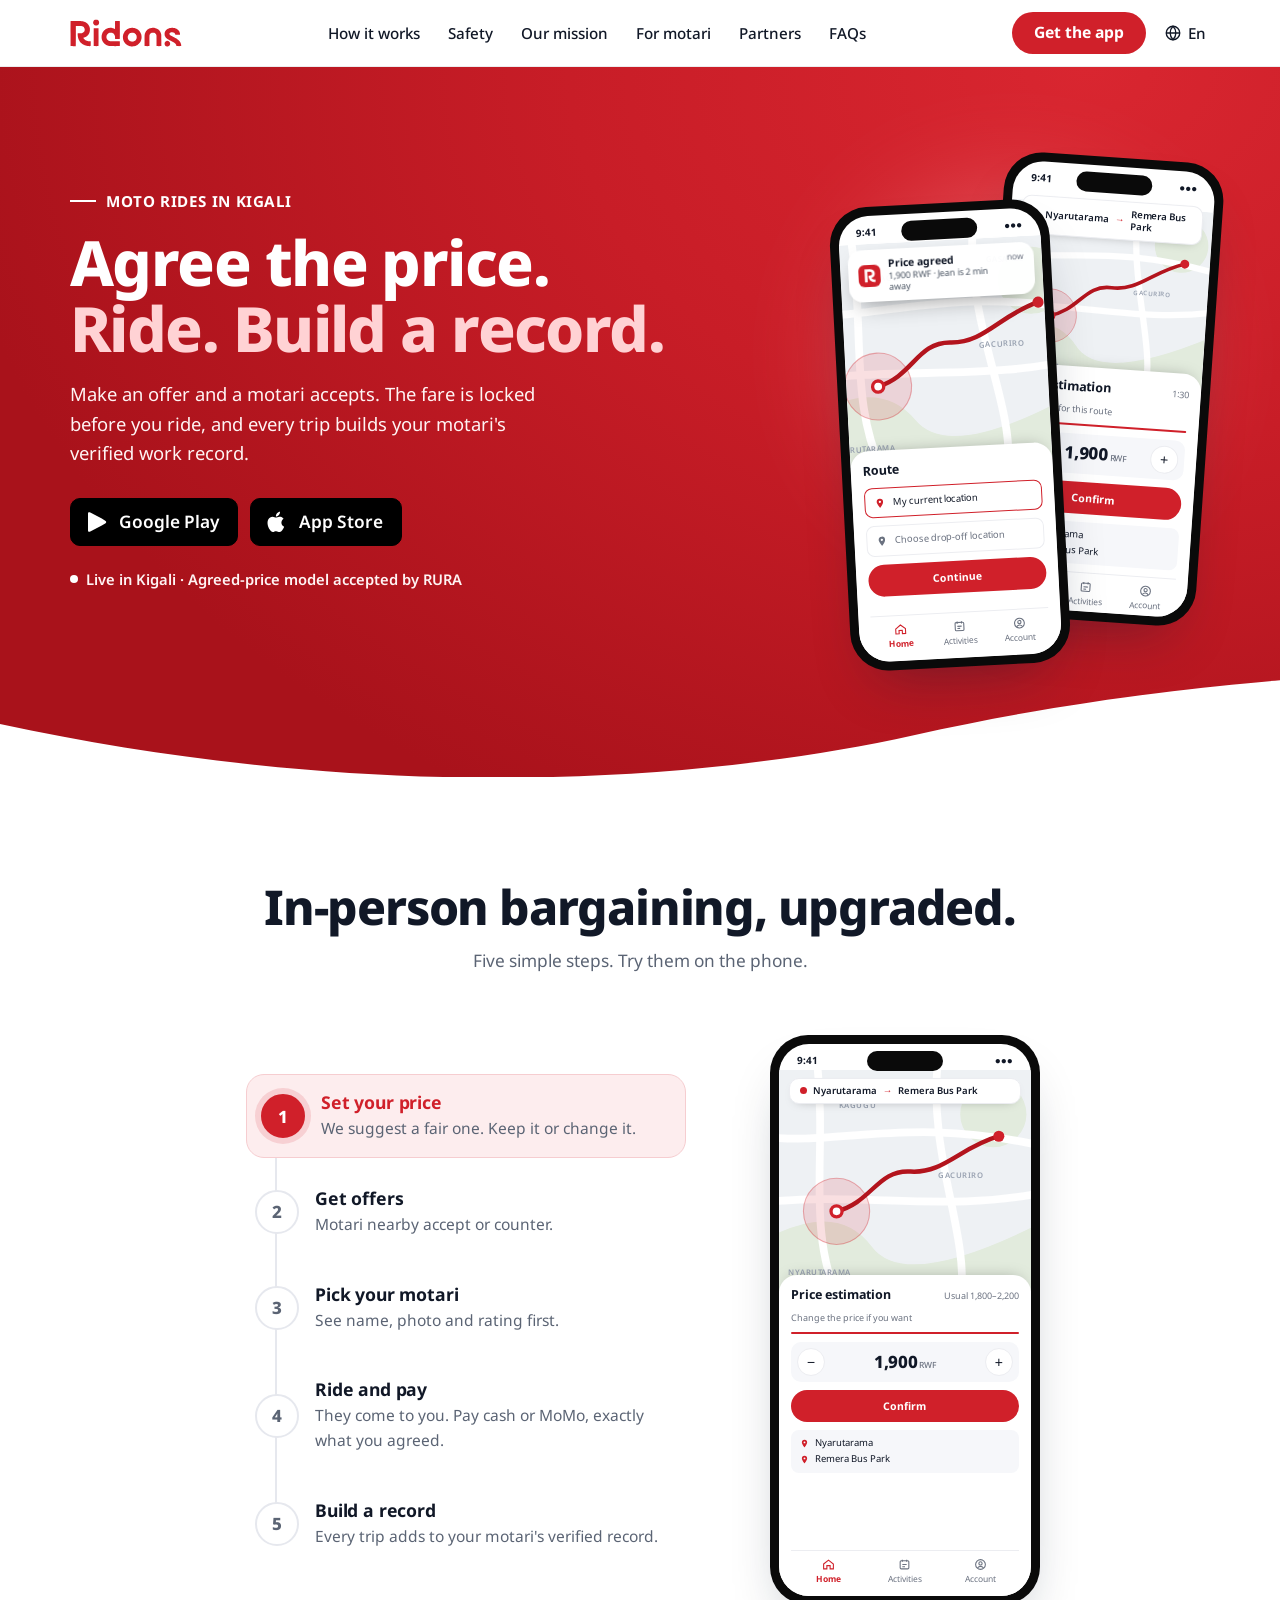
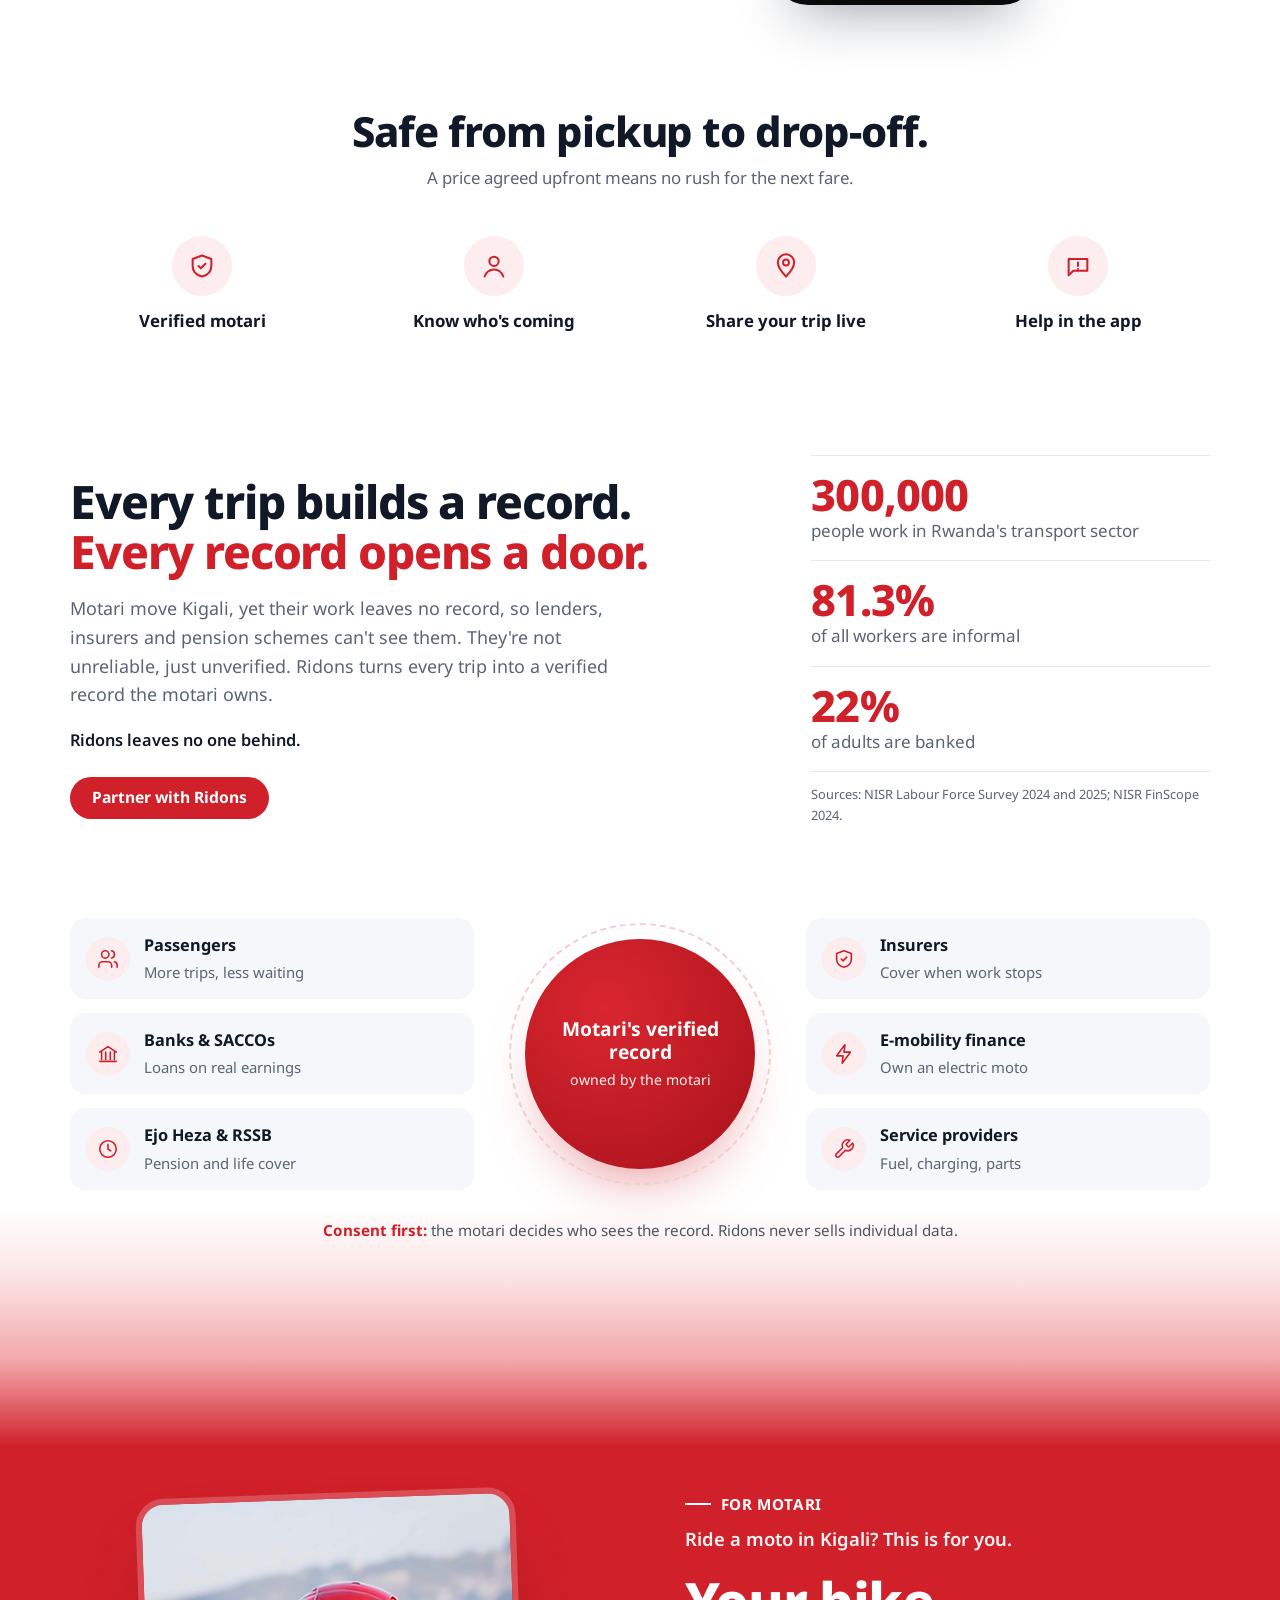
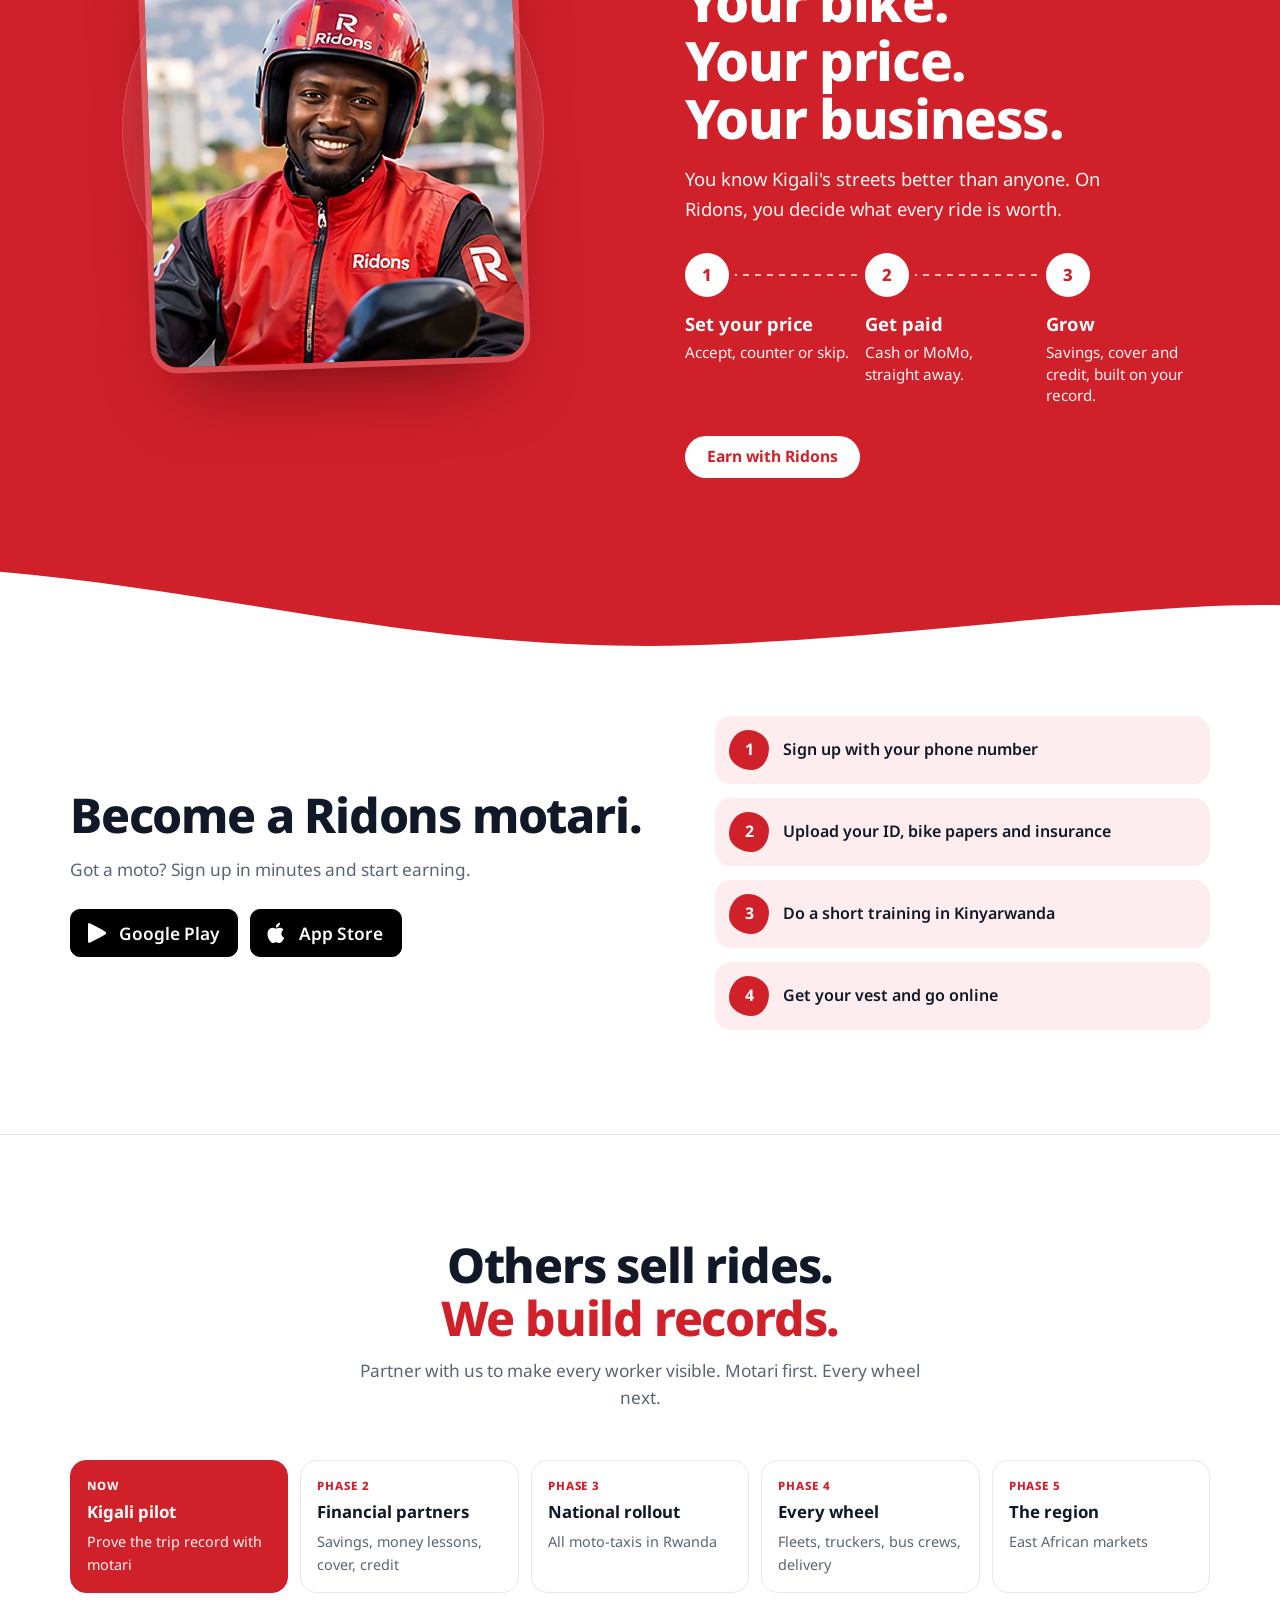
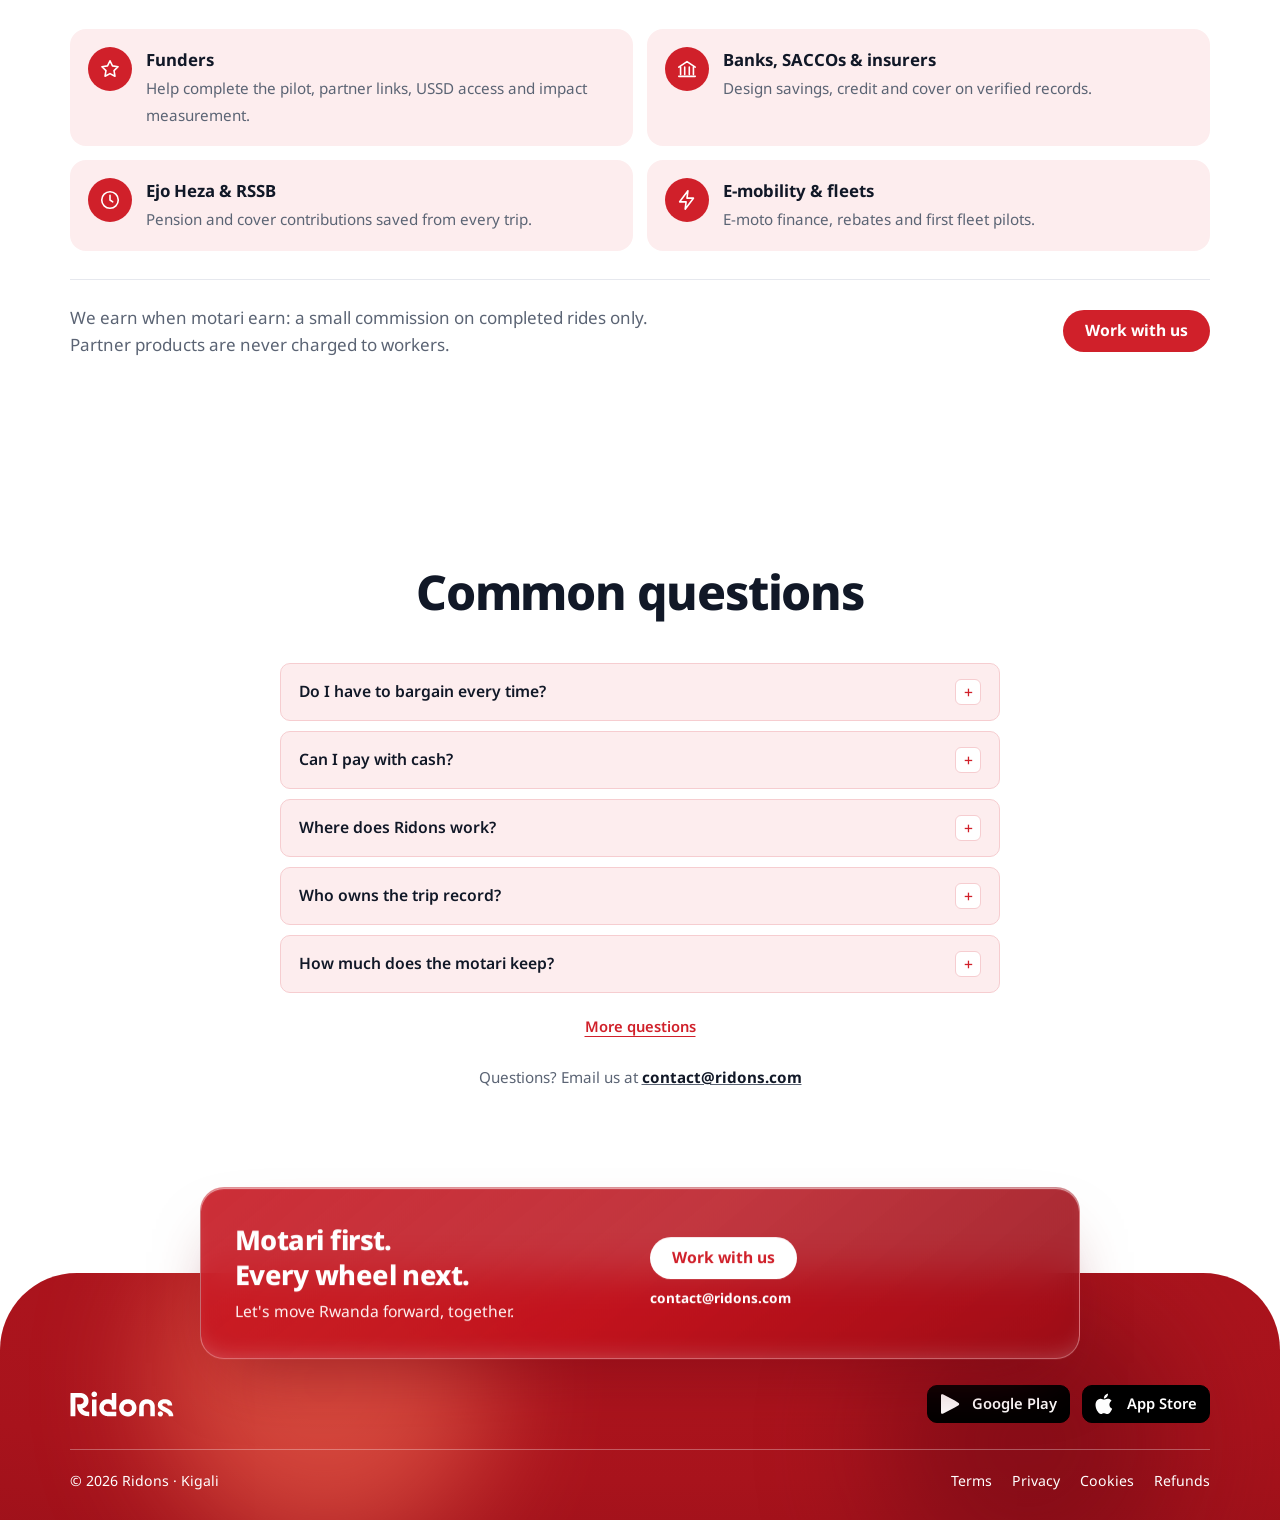
==== commit 3ec8d519: "Ridons: blueprint update for passengers and partners (record story, five steps, many-doors diagram, " ====
--- a/ridons-website/site/index.html
+++ b/ridons-website/site/index.html
@@ -4,7 +4,7 @@
 <meta charset="utf-8">
 <meta name="viewport" content="width=device-width, initial-scale=1, viewport-fit=cover">
 <title>Ridons</title>
-<meta name="description" content="Now live in Kigali. Agree the price before you ride, pick your motari, and pay by cash or MoMo. Moto rides in Kimihurura, Remera and Nyarutarama.">
+<meta name="description" content="Agree the price, ride, build a record. Moto rides in Kigali with a fair, agreed fare, and every trip builds the motari's verified work record.">
 <meta property="og:title" content="Ridons">
 <meta property="og:description" content="Now live in Kigali. Agree the price before you ride. Cash or MoMo.">
 <meta property="og:type" content="website">
@@ -236,7 +236,7 @@
 
 /* mission: white melts into red at the bottom and runs straight into the motari band */
 .mission{position:relative;overflow:hidden;padding-top:clamp(24px,4vw,48px);padding-bottom:clamp(150px,16vw,220px);
-  background:linear-gradient(180deg,var(--bg) 0%,var(--bg) 58%,#FCE4E5 74%,#F2A6AA 88%,var(--red) 100%)}
+  background:linear-gradient(180deg,var(--bg) 0,var(--bg) calc(100% - 240px),#FCE4E5 calc(100% - 170px),#F2A6AA calc(100% - 85px),var(--red) 100%)}
 .mission .wrap{position:relative;z-index:1}
 .m-grid{display:grid;grid-template-columns:1fr 1fr;gap:clamp(40px,6vw,88px);align-items:center}
 .m-grid > *{min-width:0}
@@ -295,7 +295,8 @@
 @media (max-width:900px){.earn{grid-template-columns:1fr}.c-copy{order:-1}.c-visual{margin-top:0}}
 .c-visual{position:relative;display:grid;place-items:center;margin-top:calc(-1 * clamp(40px,8vw,110px))}
 .c-visual::before{content:"";position:absolute;width:min(420px,92%);aspect-ratio:1;border-radius:50%;background:rgba(255,255,255,.08);border:1px solid rgba(255,255,255,.16)}
-.c-visual .phone{position:relative;width:min(270px,70%);transform:rotate(-4deg)}
+.c-photo{position:relative;margin:0;width:min(380px,82%);aspect-ratio:4/5;border-radius:28px;overflow:hidden;border:6px solid rgba(255,255,255,.2);box-shadow:0 40px 80px -40px rgba(60,0,8,.75);transform:rotate(-2deg)}
+.c-photo img{display:block;width:100%;height:100%;object-fit:cover;object-position:50% 28%}
 .c-copy .kicker{margin-bottom:8px}
 .c-who{font-size:1.15rem;font-weight:600;color:#FFF4F4;margin:0 0 18px}
 .c-copy h2{font-size:clamp(2.1rem,4.6vw,3.4rem);line-height:1.08}
@@ -359,7 +360,7 @@
 .contact b{color:var(--fg);user-select:all;white-space:nowrap}
 
 /* footer */
-footer{position:relative;overflow-x:clip;background:radial-gradient(120% 140% at 50% 0%,#B81922 0%,#AC141D 60%,#9C111A 100%);color:#FFFFFF;padding-block:0 28px;font-size:.88rem;margin-top:clamp(90px,10vw,120px);border-radius:clamp(36px,6vw,80px) clamp(36px,6vw,80px) 0 0}
+footer{position:relative;overflow-x:clip;background:radial-gradient(120% 140% at 50% 0%,#B0161F 0%,#A8131C 60%,#9A1019 100%);color:#FFFFFF;padding-block:0 28px;font-size:.88rem;margin-top:clamp(90px,10vw,120px);border-radius:clamp(36px,6vw,80px) clamp(36px,6vw,80px) 0 0}
 footer .wrap{position:relative;z-index:1}
 .f-top{margin-top:calc(-1 * clamp(40px,5vw,60px))}
 .f-top{display:flex;flex-wrap:wrap;justify-content:space-between;align-items:center;gap:20px;padding-bottom:26px;border-bottom:1px solid rgba(255,255,255,.3)}
@@ -378,6 +379,60 @@
 .f-base a{color:#fff;text-decoration:underline;text-underline-offset:3px}
 .f-base a{text-decoration:none}
 .f-base a:hover{color:#fff;text-decoration:underline}
+
+/* mission: one record, many doors */
+.m-top{display:grid;grid-template-columns:1.25fr .75fr;gap:clamp(32px,6vw,88px);align-items:center}
+.m-top > *{min-width:0}
+@media (max-width:900px){.m-top{grid-template-columns:1fr}}
+.m-stats{list-style:none;padding:0;margin:0;display:grid}
+.m-stats li{padding:16px 0;border-top:1px solid var(--line)}
+.m-stats b{display:block;font-size:clamp(2rem,4vw,2.7rem);font-weight:800;letter-spacing:-.02em;line-height:1.05;color:var(--red)}
+.m-stats span{color:var(--muted)}
+.m-stats .m-src{font-size:.8rem;color:var(--muted);padding-top:12px}
+.doors{margin-top:clamp(48px,6vw,80px);display:grid;grid-template-columns:1fr auto 1fr;gap:clamp(20px,4vw,56px);align-items:center}
+.doors > *{min-width:0}
+.d-col{list-style:none;padding:0;margin:0;display:grid;gap:14px}
+.d-col li{display:flex;gap:14px;align-items:center;background:var(--bg-2);border-radius:16px;padding:14px 16px}
+.d-ic{width:44px;height:44px;border-radius:50%;background:var(--red-soft);color:var(--red);display:grid;place-items:center;flex:none}
+.d-ic svg{width:22px;height:22px}
+.d-col b{display:block;font-size:1.02rem}
+.d-col span{color:var(--muted);font-size:.93rem}
+.d-hub{position:relative;width:230px;aspect-ratio:1;display:grid;place-items:center}
+.d-ring{position:absolute;inset:-16px;border-radius:50%;border:2px dashed var(--red-line)}
+.d-core{width:100%;height:100%;border-radius:50%;background:radial-gradient(circle at 35% 30%,#D92630,#A9121B);color:#fff;display:grid;place-content:center;text-align:center;padding:28px;box-shadow:0 30px 60px -28px rgba(208,32,42,.6)}
+.d-core b{font-size:1.2rem;line-height:1.2}
+.d-core span{font-size:.88rem;color:#FFF4F4;margin-top:6px}
+@media (max-width:900px){.doors{grid-template-columns:1fr}.d-hub{order:-1;justify-self:center;width:190px;margin:16px 0}}
+.consent{margin-top:28px;text-align:center;color:#4B5563;font-size:.95rem}
+.consent b{color:var(--red)}
+.sf-sub{text-align:center;color:var(--muted);margin-top:10px;font-size:1.05rem}
+
+/* partners */
+.partners{border-top:1px solid var(--line)}
+.p-head{display:grid;gap:12px;justify-items:center;text-align:center;margin-bottom:clamp(32px,5vw,48px)}
+.p-head h2 em{font-style:normal;color:var(--red)}
+.phases{list-style:none;padding:0;margin:0;display:grid;grid-template-columns:repeat(5,1fr);gap:12px}
+.phases li{border:1px solid var(--line);border-radius:16px;padding:16px;display:grid;gap:4px;align-content:start}
+.phases small{font-size:.72rem;font-weight:800;letter-spacing:.08em;text-transform:uppercase;color:var(--red)}
+.phases b{font-size:1.05rem}
+.phases span{color:var(--muted);font-size:.9rem}
+.phases li.now{background:var(--red);border-color:var(--red);color:#fff}
+.phases li.now small,.phases li.now span{color:#FFF4F4}
+@media (max-width:900px){.phases{grid-template-columns:1fr 1fr}}
+@media (max-width:520px){.phases{grid-template-columns:1fr}}
+.asks{list-style:none;padding:0;margin:clamp(24px,4vw,36px) 0 0;display:grid;grid-template-columns:1fr 1fr;gap:14px}
+@media (max-width:700px){.asks{grid-template-columns:1fr}}
+.asks li{display:flex;gap:14px;align-items:flex-start;background:var(--red-soft);border-radius:16px;padding:18px}
+.a-ic{width:44px;height:44px;border-radius:50%;background:var(--red);color:#fff;display:grid;place-items:center;flex:none}
+.a-ic svg{width:22px;height:22px}
+.asks b{display:block;font-size:1.05rem}
+.asks span{color:var(--muted);font-size:.95rem}
+.p-foot{margin-top:28px;padding-top:24px;border-top:1px solid var(--line);display:flex;flex-wrap:wrap;gap:16px 24px;align-items:center;justify-content:space-between}
+.p-foot p{color:var(--muted);max-width:62ch}
+.m-top .m-copy h2{font-size:clamp(2rem,3.6vw,3rem);line-height:1.08}
+.m-top .m-copy > p:not(.m-ask){max-width:56ch}
+.d-col .d-ic{color:var(--red)}
+.asks .a-ic{color:#fff}
 body{margin:0}
 img{max-width:100%}
 </style>
@@ -421,8 +476,9 @@
     <nav class="nav" aria-label="Main">
       <a href="#how">How it works</a>
       <a href="#safety">Safety</a>
+      <a href="#mission">Our mission</a>
       <a href="#drive">For motari</a>
-      <a href="#mission">Our mission</a>
+      <a href="#partners">Partners</a>
       <a href="#faq">FAQs</a>
     </nav>
     <div class="top-right">
@@ -436,8 +492,9 @@
   <nav class="mnav" id="mnav" aria-label="Mobile" hidden>
     <a href="#how">How it works</a>
     <a href="#safety">Safety</a>
+    <a href="#mission">Our mission</a>
     <a href="#drive">For motari</a>
-    <a href="#mission">Our mission</a>
+    <a href="#partners">Partners</a>
     <a href="#faq">FAQs</a>
     <a class="btn btn-red" href="#get-app">Get the app</a>
   </nav>
@@ -449,13 +506,13 @@
   <div class="wrap hero-grid">
     <div>
       <p class="kicker">Moto rides in Kigali</p>
-      <h1>Set your price.<br><em>Hop on. Go.</em></h1>
-      <p class="lead">Make an offer. A motari accepts. The price is locked, and your moto is on its way.</p>
+      <h1>Agree the price.<br><em>Ride. Build a record.</em></h1>
+      <p class="lead">Make an offer and a motari accepts. The fare is locked before you ride, and every trip builds your motari's verified work record.</p>
       <div class="stores" id="get-app">
         <a class="store" href="#" data-store="android" aria-label="Google Play"><svg aria-hidden="true" focusable="false"><use href="#gp"/></svg><b>Google Play</b></a>
         <a class="store" href="#" data-store="ios" aria-label="App Store"><svg aria-hidden="true" focusable="false"><use href="#ap"/></svg><b>App Store</b></a>
       </div>
-      <p class="hero-note"><span class="live-dot" aria-hidden="true"></span>Now live in Kigali · Cash or MoMo</p>
+      <p class="hero-note"><span class="live-dot" aria-hidden="true"></span>Live in Kigali · Agreed-price model accepted by RURA</p>
     </div>
 
     <div class="hero-phones" aria-hidden="true">
@@ -499,7 +556,7 @@
   <div class="wrap">
     <div class="how-head center">
       <h2>In-person bargaining, upgraded.</h2>
-      <p class="sub">Four simple steps. Try them on the phone.</p>
+      <p class="sub">Five simple steps. Try them on the phone.</p>
     </div>
     <div class="how-grid">
       <ol class="steps" id="steps">
@@ -507,6 +564,7 @@
         <li data-step="2"><span class="n">2</span><div><h3>Get offers</h3><p>Motari nearby accept or counter.</p></div></li>
         <li data-step="3"><span class="n">3</span><div><h3>Pick your motari</h3><p>See name, photo and rating first.</p></div></li>
         <li data-step="4"><span class="n">4</span><div><h3>Ride and pay</h3><p>They come to you. Pay cash or MoMo, exactly what you agreed.</p></div></li>
+        <li data-step="5"><span class="n">5</span><div><h3>Build a record</h3><p>Every trip adds to your motari's verified record.</p></div></li>
       </ol>
 
       <div class="demo">
@@ -529,6 +587,7 @@
 <section id="safety" class="safety">
   <div class="wrap">
     <h2>Safe from pickup to drop-off.</h2>
+    <p class="sf-sub">A price agreed upfront means no rush for the next fare.</p>
     <ul class="sf-row">
       <li><span class="sf-ic"><svg viewBox="0 0 24 24" fill="none" stroke="currentColor" stroke-width="1.75" stroke-linecap="round" stroke-linejoin="round" aria-hidden="true" focusable="false"><path d="M12 3 4 6v6c0 5 3.5 8 8 9 4.5-1 8-4 8-9V6z"/><path d="m9 12 2 2 4-4"/></svg></span><span>Verified motari</span></li>
       <li><span class="sf-ic"><svg viewBox="0 0 24 24" fill="none" stroke="currentColor" stroke-width="1.75" stroke-linecap="round" stroke-linejoin="round" aria-hidden="true" focusable="false"><circle cx="12" cy="8" r="4"/><path d="M4 21c1.5-4 4.5-6 8-6s6.5 2 8 6"/></svg></span><span>Know who's coming</span></li>
@@ -538,30 +597,29 @@
   </div>
 </section>
 
-<!-- MISSION: why we exist, written for motari, passengers and funders alike -->
+<!-- MISSION: the intersection. A passenger's fair ride becomes a motari's verified record. -->
 <section id="mission" class="mission">
-  <div class="wrap m-grid">
-    <div class="m-copy">
-      <h2>Ridons leaves <em>no one behind.</em></h2>
-      <p>Motari keep Kigali moving, yet their payments rarely add up to anything a bank can use. Ridons turns every trip into a clear, organised earnings profile, the first step to savings, insurance and credit.</p>
-      <p class="m-ask">Fair prices today. Financial inclusion tomorrow. Built in Kigali, for Rwanda.</p>
-      <a class="btn btn-red m-btn" href="#partner">Partner with Ridons</a>
-    </div>
-
-    <div class="m-visual" role="img" aria-label="A motari's Ridons record: fair rides and an earnings profile are live, savings and protection are being built, access to credit is next.">
-      <span class="orb" aria-hidden="true"></span>
-      <span class="orb small" aria-hidden="true"></span>
-      <div class="record glass" aria-hidden="true">
-        <div class="rec-head"><span class="av">EN</span><div><b>Eric's Ridons record</b><small>Growing with every ride</small></div></div>
-        <div class="bars"><i style="height:22%"></i><i style="height:30%"></i><i style="height:26%"></i><i style="height:40%"></i><i style="height:48%"></i><i style="height:44%"></i><i style="height:60%"></i><i style="height:72%"></i><i style="height:86%"></i></div>
-        <ul class="unlocks">
-          <li class="on"><span class="dot"><svg viewBox="0 0 24 24" fill="none" stroke="currentColor" stroke-width="4" stroke-linecap="round" stroke-linejoin="round"><path d="m5 12 5 5 9-10"/></svg></span>Fair rides<em>Live</em></li>
-          <li class="on"><span class="dot"><svg viewBox="0 0 24 24" fill="none" stroke="currentColor" stroke-width="4" stroke-linecap="round" stroke-linejoin="round"><path d="m5 12 5 5 9-10"/></svg></span>Earnings profile<em>Live</em></li>
-          <li class="half"><span class="dot"></span>Savings &amp; protection<em>Building</em></li>
-          <li><span class="dot"></span>Access to credit<em>Next</em></li>
-        </ul>
-      </div>
-    </div>
+  <div class="wrap">
+    <div class="m-top">
+      <div class="m-copy">
+        <h2>Every trip builds a record.<br><em>Every record opens a door.</em></h2>
+        <p>Motari move Kigali, yet their work leaves no record, so lenders, insurers and pension schemes can't see them. They're not unreliable, just unverified. Ridons turns every trip into a verified record the motari owns.</p>
+        <p class="m-ask">Ridons leaves no one behind.</p>
+        <a class="btn btn-red m-btn" href="#partners">Partner with Ridons</a>
+      </div>
+      <ul class="m-stats" aria-label="Rwanda at a glance">
+        <li><b>300,000</b><span>people work in Rwanda's transport sector</span></li>
+        <li><b>81.3%</b><span>of all workers are informal</span></li>
+        <li><b>22%</b><span>of adults are banked</span></li>
+        <li class="m-src">Sources: NISR Labour Force Survey 2024 and 2025; NISR FinScope 2024.</li>
+      </ul>
+    </div>
+    <div class="doors" role="group" aria-label="One record, many doors">
+      <ul class="d-col"><li><span class="d-ic"><svg viewBox="0 0 24 24" fill="none" stroke="currentColor" stroke-width="1.75" stroke-linecap="round" stroke-linejoin="round" aria-hidden="true" focusable="false"><path d="M16 21v-2a4 4 0 0 0-4-4H6a4 4 0 0 0-4 4v2"/><circle cx="9" cy="7" r="4"/><path d="M22 21v-2a4 4 0 0 0-3-3.9M16 3.1a4 4 0 0 1 0 7.8"/></svg></span><div><b>Passengers</b><span>More trips, less waiting</span></div></li><li><span class="d-ic"><svg viewBox="0 0 24 24" fill="none" stroke="currentColor" stroke-width="1.75" stroke-linecap="round" stroke-linejoin="round" aria-hidden="true" focusable="false"><path d="M3 10 12 4l9 6M5 10v8M9.5 10v8M14.5 10v8M19 10v8M3 20h18"/></svg></span><div><b>Banks &amp; SACCOs</b><span>Loans on real earnings</span></div></li><li><span class="d-ic"><svg viewBox="0 0 24 24" fill="none" stroke="currentColor" stroke-width="1.75" stroke-linecap="round" stroke-linejoin="round" aria-hidden="true" focusable="false"><circle cx="12" cy="12" r="9"/><path d="M12 7v5l3 2"/></svg></span><div><b>Ejo Heza &amp; RSSB</b><span>Pension and life cover</span></div></li></ul>
+      <div class="d-hub"><span class="d-ring" aria-hidden="true"></span><div class="d-core"><b>Motari's verified record</b><span>owned by the motari</span></div></div>
+      <ul class="d-col"><li><span class="d-ic"><svg viewBox="0 0 24 24" fill="none" stroke="currentColor" stroke-width="1.75" stroke-linecap="round" stroke-linejoin="round" aria-hidden="true" focusable="false"><path d="M12 3 4 6v6c0 5 3.5 8 8 9 4.5-1 8-4 8-9V6z"/><path d="m9 12 2 2 4-4"/></svg></span><div><b>Insurers</b><span>Cover when work stops</span></div></li><li><span class="d-ic"><svg viewBox="0 0 24 24" fill="none" stroke="currentColor" stroke-width="1.75" stroke-linecap="round" stroke-linejoin="round" aria-hidden="true" focusable="false"><path d="M13 2 4 14h7l-1 8 9-12h-7z"/></svg></span><div><b>E-mobility finance</b><span>Own an electric moto</span></div></li><li><span class="d-ic"><svg viewBox="0 0 24 24" fill="none" stroke="currentColor" stroke-width="1.75" stroke-linecap="round" stroke-linejoin="round" aria-hidden="true" focusable="false"><path d="M14.7 6.3a1 1 0 0 0 0 1.4l1.6 1.6a1 1 0 0 0 1.4 0l3.8-3.8a6 6 0 0 1-7.9 7.9l-6.9 6.9a2.1 2.1 0 0 1-3-3l6.9-6.9a6 6 0 0 1 7.9-7.9z"/></svg></span><div><b>Service providers</b><span>Fuel, charging, parts</span></div></li></ul>
+    </div>
+    <p class="consent"><b>Consent first:</b> the motari decides who sees the record. Ridons never sells individual data.</p>
   </div>
 </section>
 
@@ -569,28 +627,7 @@
 <section id="drive" class="navy">
   <div class="wrap earn">
     <div class="c-visual">
-      <div class="phone" aria-hidden="true">
-        <div class="screen">
-          <div class="status"><span>9:41</span><span>●●●</span></div>
-          <div style="padding:8px 12px 0;display:flex;flex-direction:column;gap:9px;flex:1;min-height:0">
-            <div class="prof"><span class="av">EN</span><div><b>Eric Nshimiyimana</b><small>RAD 123 B · ★ 4.8</small></div></div>
-            <div class="earn-card">
-              <div class="r1"><span>RWF earned today</span><span style="display:flex;align-items:center;gap:5px">Online <i class="toggle"></i></span></div>
-              <div class="big num">24,840</div>
-              <div class="r2"><span>Rating<b>4.8</b></span><span>Trips<b>312</b></span><span>Level<b>Pro</b></span></div>
-            </div>
-            <h4 style="margin:2px 0 0;font-size:12px">Available offers</h4>
-            <div class="ride-card">
-              <div class="prof"><span class="av" style="background:#7C5CBF">AU</span><div style="flex:1"><b>Amina Umurerwa</b><small>★ 4.9 · 600 m away</small></div><span style="color:var(--red);font-weight:700;font-size:10px">1:00</span></div>
-              <div class="hint"><b style="color:var(--red)">Nyarutarama</b> → Remera Bus Park</div>
-              <div class="two"><span>Passenger offer<b>1,900 RWF</b></span><span style="text-align:right">Usual price<b>2,000 RWF</b></span></div>
-              <div class="fare"><button tabindex="-1">−</button><output class="num">1,900<small>RWF</small></output><button tabindex="-1">+</button></div>
-              <div class="btn2"><span class="p-btn ghost">Counter</span><span class="p-btn">Accept</span></div>
-            </div>
-            <div class="tabbar four"><span class="on"><svg><use href="#i-home"/></svg>Home</span><span><svg><use href="#i-earn"/></svg>Earnings</span><span><svg><use href="#i-act"/></svg>Activities</span><span><svg><use href="#i-acc"/></svg>Account</span></div>
-          </div>
-        </div>
-      </div>
+      <figure class="c-photo"><img src="motari.jpg" width="1100" height="1491" alt="A smiling Ridons motari in a red Ridons helmet and vest, on his motorbike in Kigali." loading="lazy" decoding="async"></figure>
     </div>
 
     <div class="c-copy">
@@ -601,7 +638,7 @@
       <ol class="c-flow">
         <li><span class="c-n">1</span><b>Set your price</b><span>Accept, counter or skip.</span></li>
         <li><span class="c-n">2</span><b>Get paid</b><span>Cash or MoMo, straight away.</span></li>
-        <li><span class="c-n">3</span><b>Grow</b><span>Every trip builds your profile.</span></li>
+        <li><span class="c-n">3</span><b>Grow</b><span>Savings, cover and credit, built on your record.</span></li>
       </ol>
       <div class="c-cta"><a class="btn btn-white" href="#join">Earn with Ridons</a></div>
     </div>
@@ -628,6 +665,22 @@
   </div>
 </section>
 
+<!-- PARTNERS -->
+<section id="partners" class="partners">
+  <div class="wrap">
+    <div class="p-head">
+      <h2>Others sell rides.<br><em>We build records.</em></h2>
+      <p class="sub">Partner with us to make every worker visible. Motari first. Every wheel next.</p>
+    </div>
+    <ol class="phases" aria-label="The plan, phase by phase"><li class="now"><small>Now</small><b>Kigali pilot</b><span>Prove the trip record with motari</span></li><li><small>Phase 2</small><b>Financial partners</b><span>Savings, money lessons, cover, credit</span></li><li><small>Phase 3</small><b>National rollout</b><span>All moto-taxis in Rwanda</span></li><li><small>Phase 4</small><b>Every wheel</b><span>Fleets, truckers, bus crews, delivery</span></li><li><small>Phase 5</small><b>The region</b><span>East African markets</span></li></ol>
+    <ul class="asks"><li><span class="a-ic"><svg viewBox="0 0 24 24" fill="none" stroke="currentColor" stroke-width="1.75" stroke-linecap="round" stroke-linejoin="round" aria-hidden="true" focusable="false"><path d="m12 3 2.7 5.6 6.1.9-4.4 4.3 1 6.1L12 17l-5.4 2.9 1-6.1-4.4-4.3 6.1-.9z"/></svg></span><div><b>Funders</b><span>Help complete the pilot, partner links, USSD access and impact measurement.</span></div></li><li><span class="a-ic"><svg viewBox="0 0 24 24" fill="none" stroke="currentColor" stroke-width="1.75" stroke-linecap="round" stroke-linejoin="round" aria-hidden="true" focusable="false"><path d="M3 10 12 4l9 6M5 10v8M9.5 10v8M14.5 10v8M19 10v8M3 20h18"/></svg></span><div><b>Banks, SACCOs &amp; insurers</b><span>Design savings, credit and cover on verified records.</span></div></li><li><span class="a-ic"><svg viewBox="0 0 24 24" fill="none" stroke="currentColor" stroke-width="1.75" stroke-linecap="round" stroke-linejoin="round" aria-hidden="true" focusable="false"><circle cx="12" cy="12" r="9"/><path d="M12 7v5l3 2"/></svg></span><div><b>Ejo Heza &amp; RSSB</b><span>Pension and cover contributions saved from every trip.</span></div></li><li><span class="a-ic"><svg viewBox="0 0 24 24" fill="none" stroke="currentColor" stroke-width="1.75" stroke-linecap="round" stroke-linejoin="round" aria-hidden="true" focusable="false"><path d="M13 2 4 14h7l-1 8 9-12h-7z"/></svg></span><div><b>E-mobility &amp; fleets</b><span>E-moto finance, rebates and first fleet pilots.</span></div></li></ul>
+    <div class="p-foot">
+      <p>We earn when motari earn: a small commission on completed rides only. Partner products are never charged to workers.</p>
+      <a class="btn btn-red" href="mailto:contact@ridons.com?subject=Partnering%20with%20Ridons">Work with us</a>
+    </div>
+  </div>
+</section>
+
 <!-- FAQ -->
 <section id="faq" style="padding-bottom:clamp(40px,6vw,64px)">
   <div class="wrap faq-wrap">
@@ -638,9 +691,10 @@
       <details><summary>Do I have to bargain every time?</summary><div class="a">No. Tap Confirm to use the suggested price.</div></details>
       <details><summary>Can I pay with cash?</summary><div class="a">Yes. Cash or MTN MoMo. You pay what you agreed.</div></details>
       <details><summary>Where does Ridons work?</summary><div class="a">Live in Kigali: Kimihurura, Remera and Nyarutarama, with more areas coming.</div></details>
-      <details><summary>Is it faster than walking to the stage?</summary><div class="a">Often. Your motari comes to you.</div></details>
+      <details><summary>Who owns the trip record?</summary><div class="a">The motari. They decide who sees it, and Ridons never sells individual data.</div></details>
       <details><summary>How much does the motari keep?</summary><div class="a">Most of it. Ridons takes a small fee on finished trips.</div></details>
       <details class="extra" hidden><summary>What if the motari asks for more?</summary><div class="a">Don't pay it. The agreed price is final. Report it in the app.</div></details>
+      <details class="extra" hidden><summary>Is it faster than walking to the stage?</summary><div class="a">Often. Your motari comes to you.</div></details>
       <details class="extra" hidden><summary>Can I choose my motari?</summary><div class="a">Yes. You see every offer and pick one.</div></details>
       <details class="extra" hidden><summary>I'm a motari. Can I skip a trip?</summary><div class="a">Anytime. Accept, counter or skip.</div></details>
       <details class="extra" hidden><summary>I left something behind.</summary><div class="a">Tell us in the app or email us. We'll contact your motari.</div></details>
@@ -655,10 +709,10 @@
 <footer>
   <div class="glow" aria-hidden="true"><span class="blob" style="width:340px;height:340px;background:#FF7A5C;top:-60px;left:12%;opacity:.5"></span><span class="blob" style="width:300px;height:300px;background:#6A0814;top:20px;right:8%;opacity:.5"></span></div>
   <div class="wrap">
-    <div class="partner glass-red" id="partner">
+    <div class="partner glass-red">
       <div>
-        <h3>Let's move Kigali forward, together.</h3>
-        <p>Talk to the Ridons team.</p>
+        <h3>Motari first. Every wheel next.</h3>
+        <p>Let's move Rwanda forward, together.</p>
       </div>
       <div class="partner-cta">
         <a class="btn" href="mailto:contact@ridons.com?subject=Working%20with%20Ridons">Work with us</a>
@@ -802,6 +856,7 @@
 
 function stepDone(r, amt){
   setStep(4);
+  clearTimeout(window.__recT); window.__recT = setTimeout(() => { if (sheet.querySelector('.done')) setStep(5); }, 1600);
   sheet.innerHTML = `
     <div class="done">
       <span class="tick"><svg viewBox="0 0 24 24" fill="none" stroke="currentColor" stroke-width="3" stroke-linecap="round" stroke-linejoin="round"><path d="m5 12 5 5 9-10"/></svg></span>
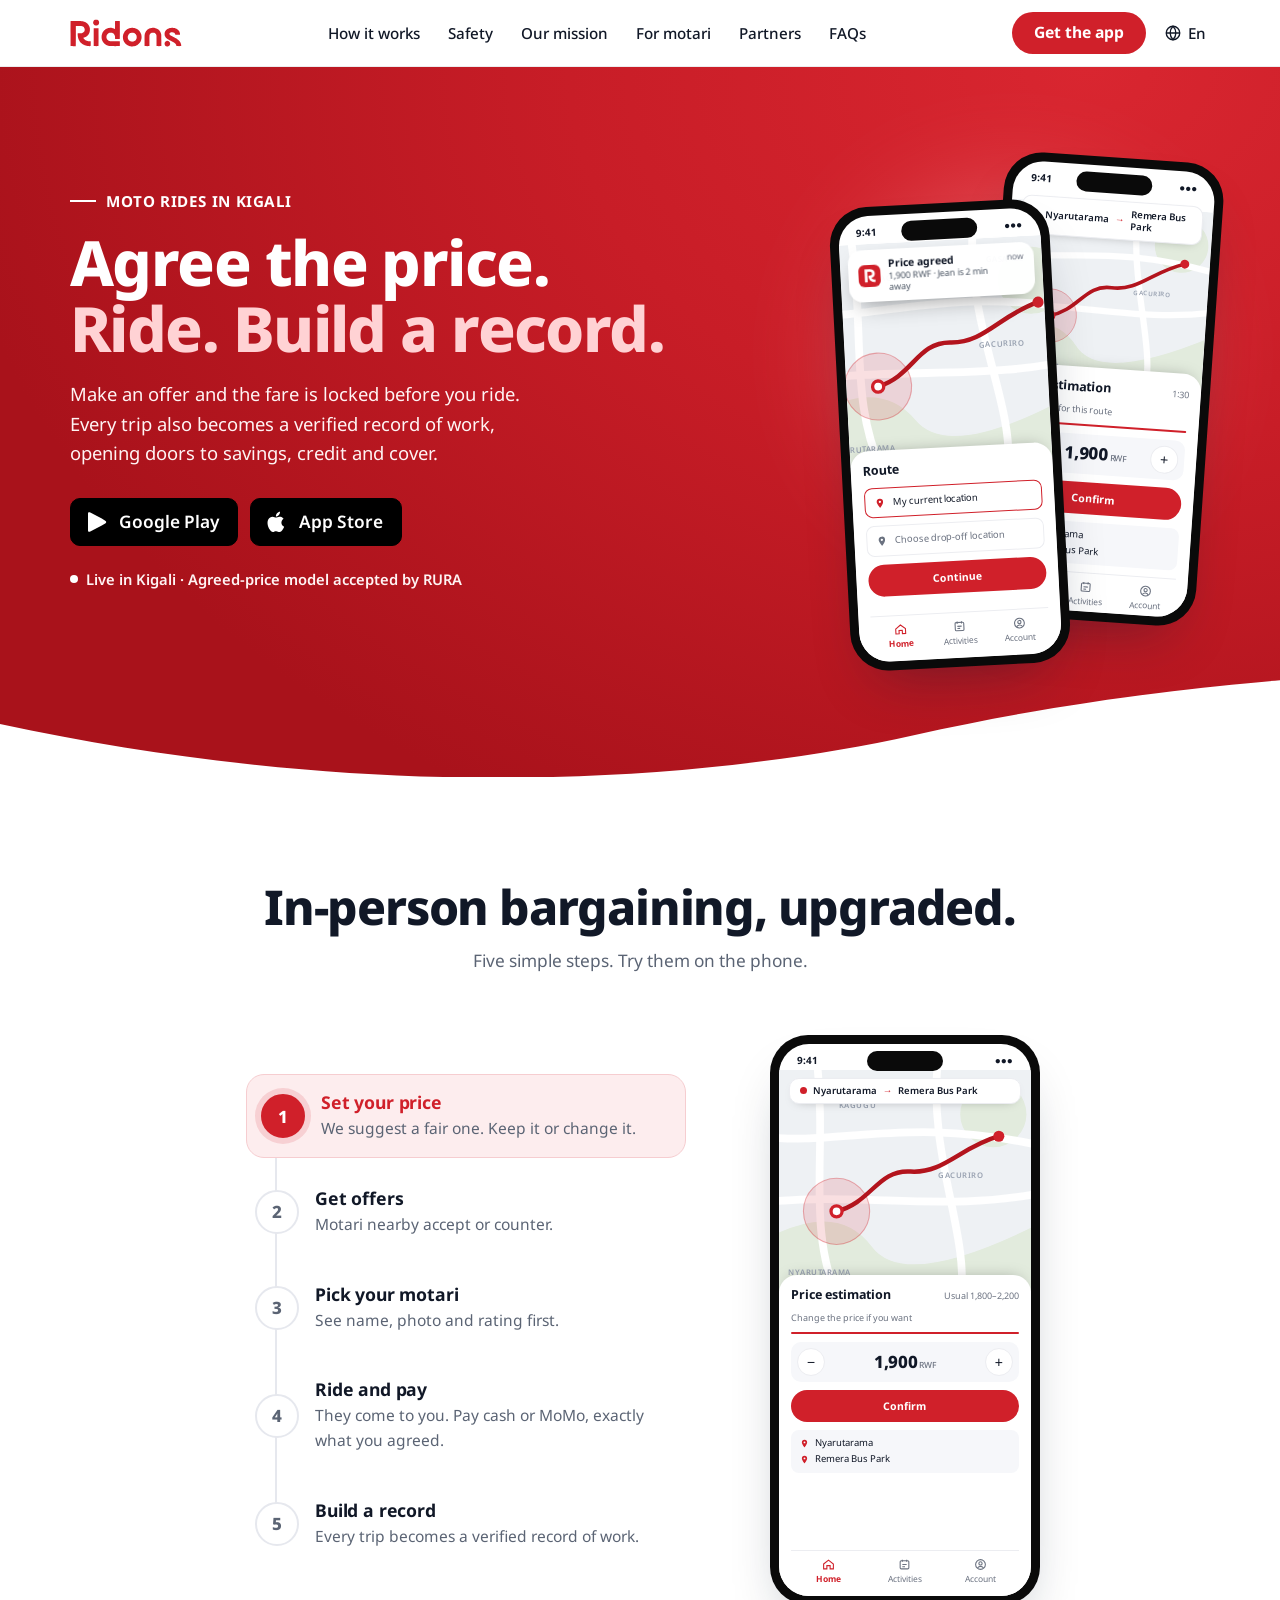
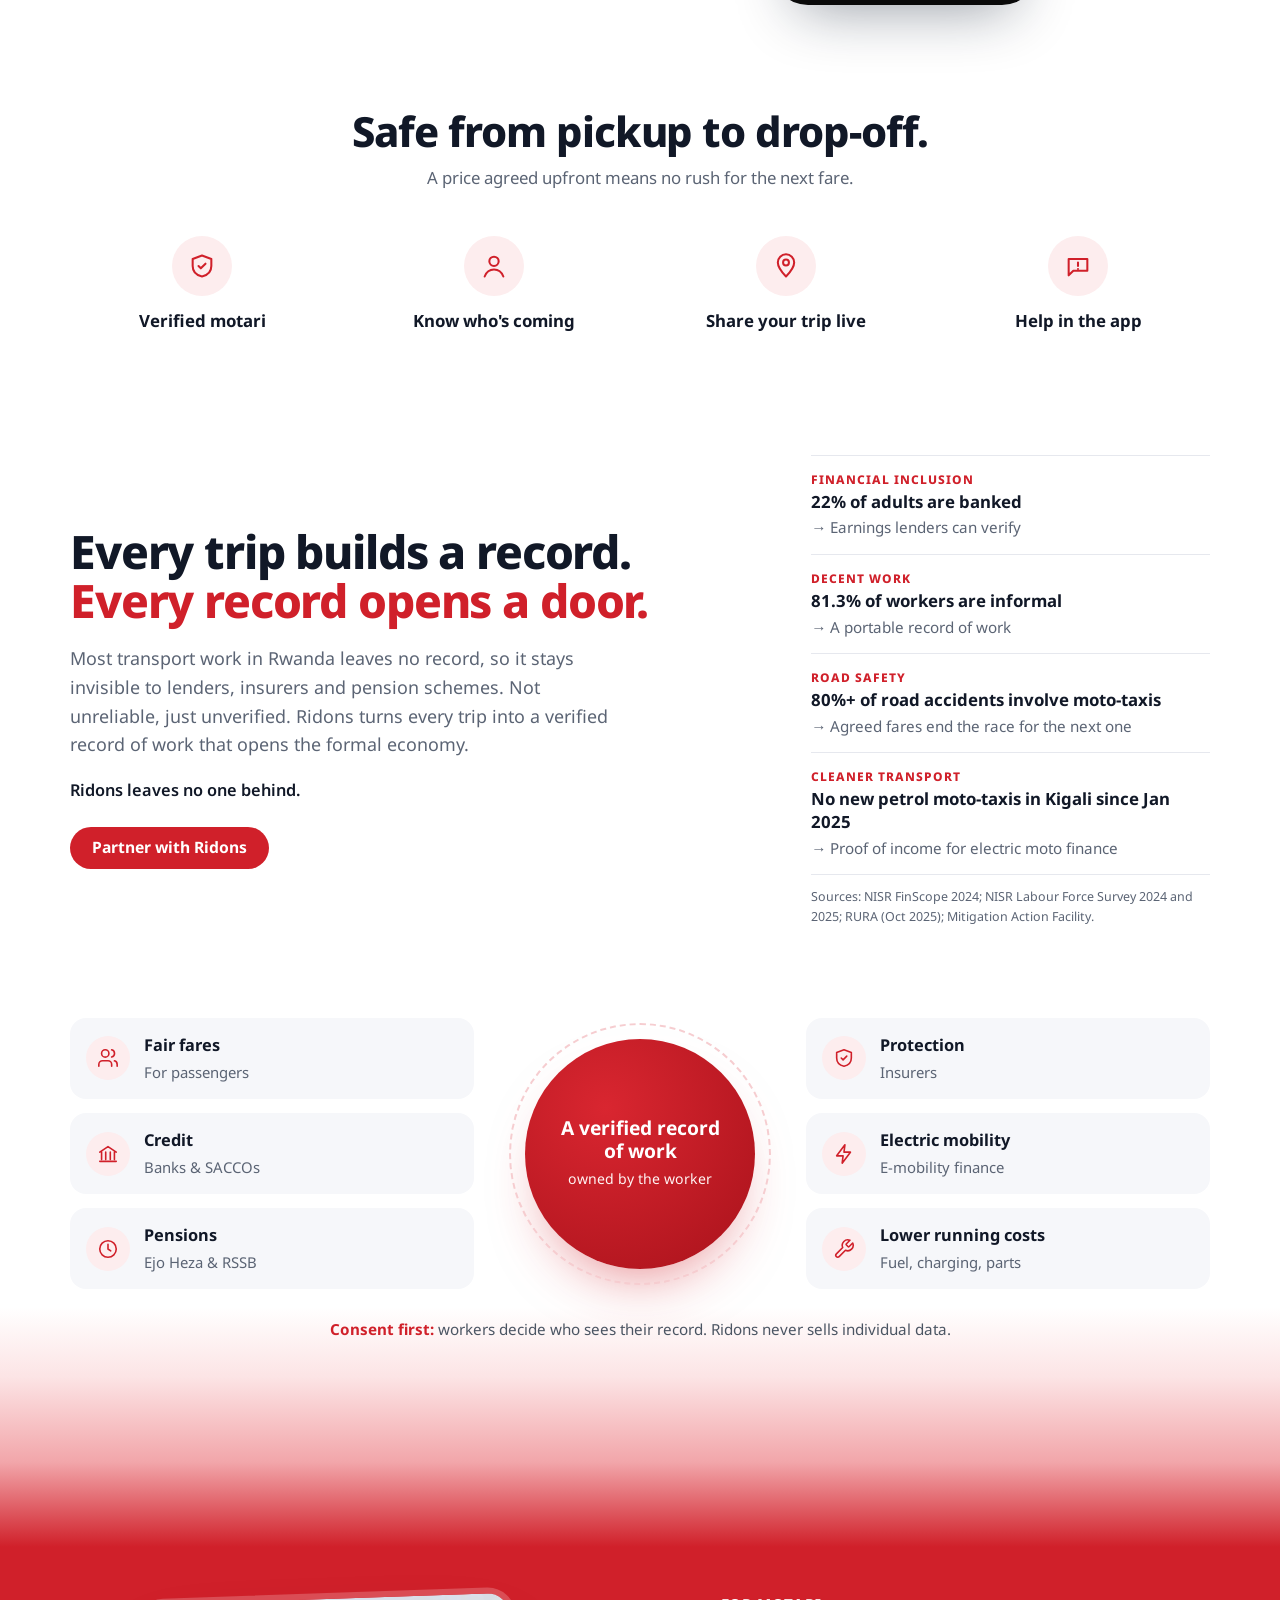
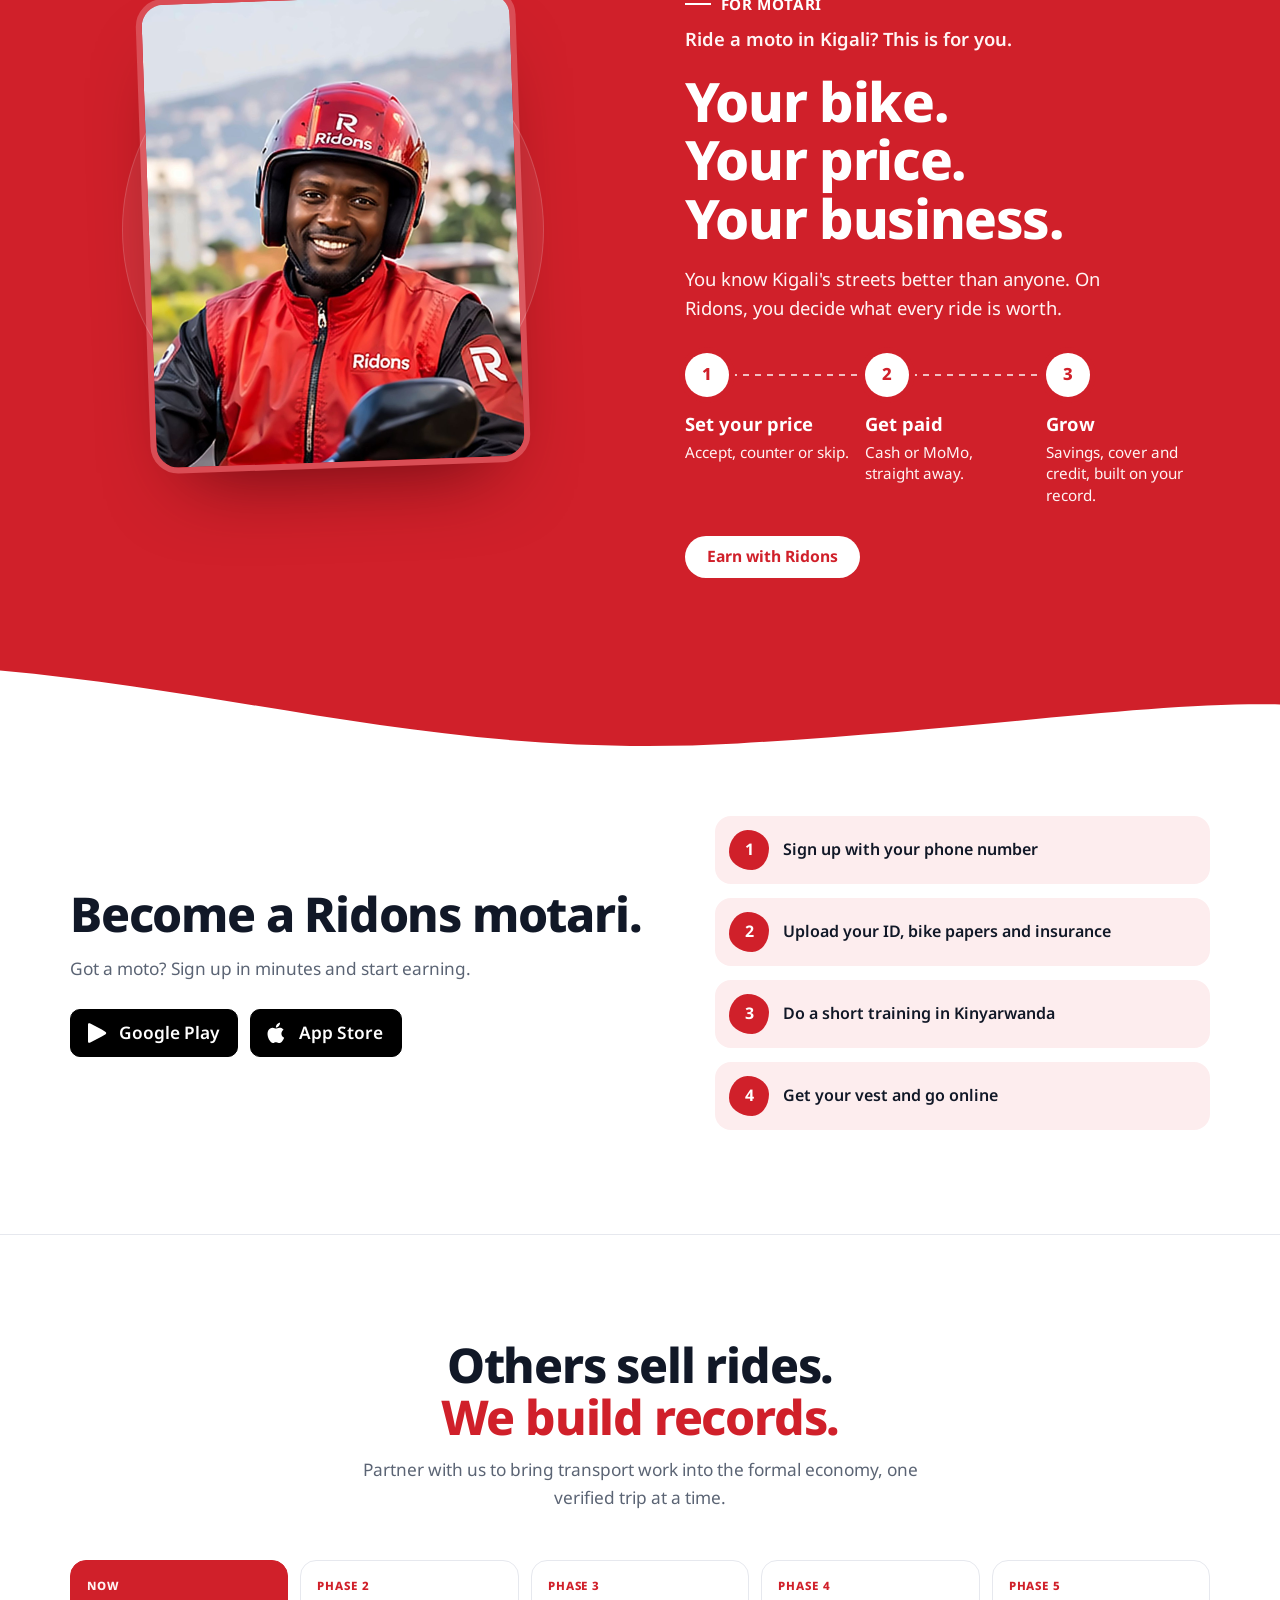
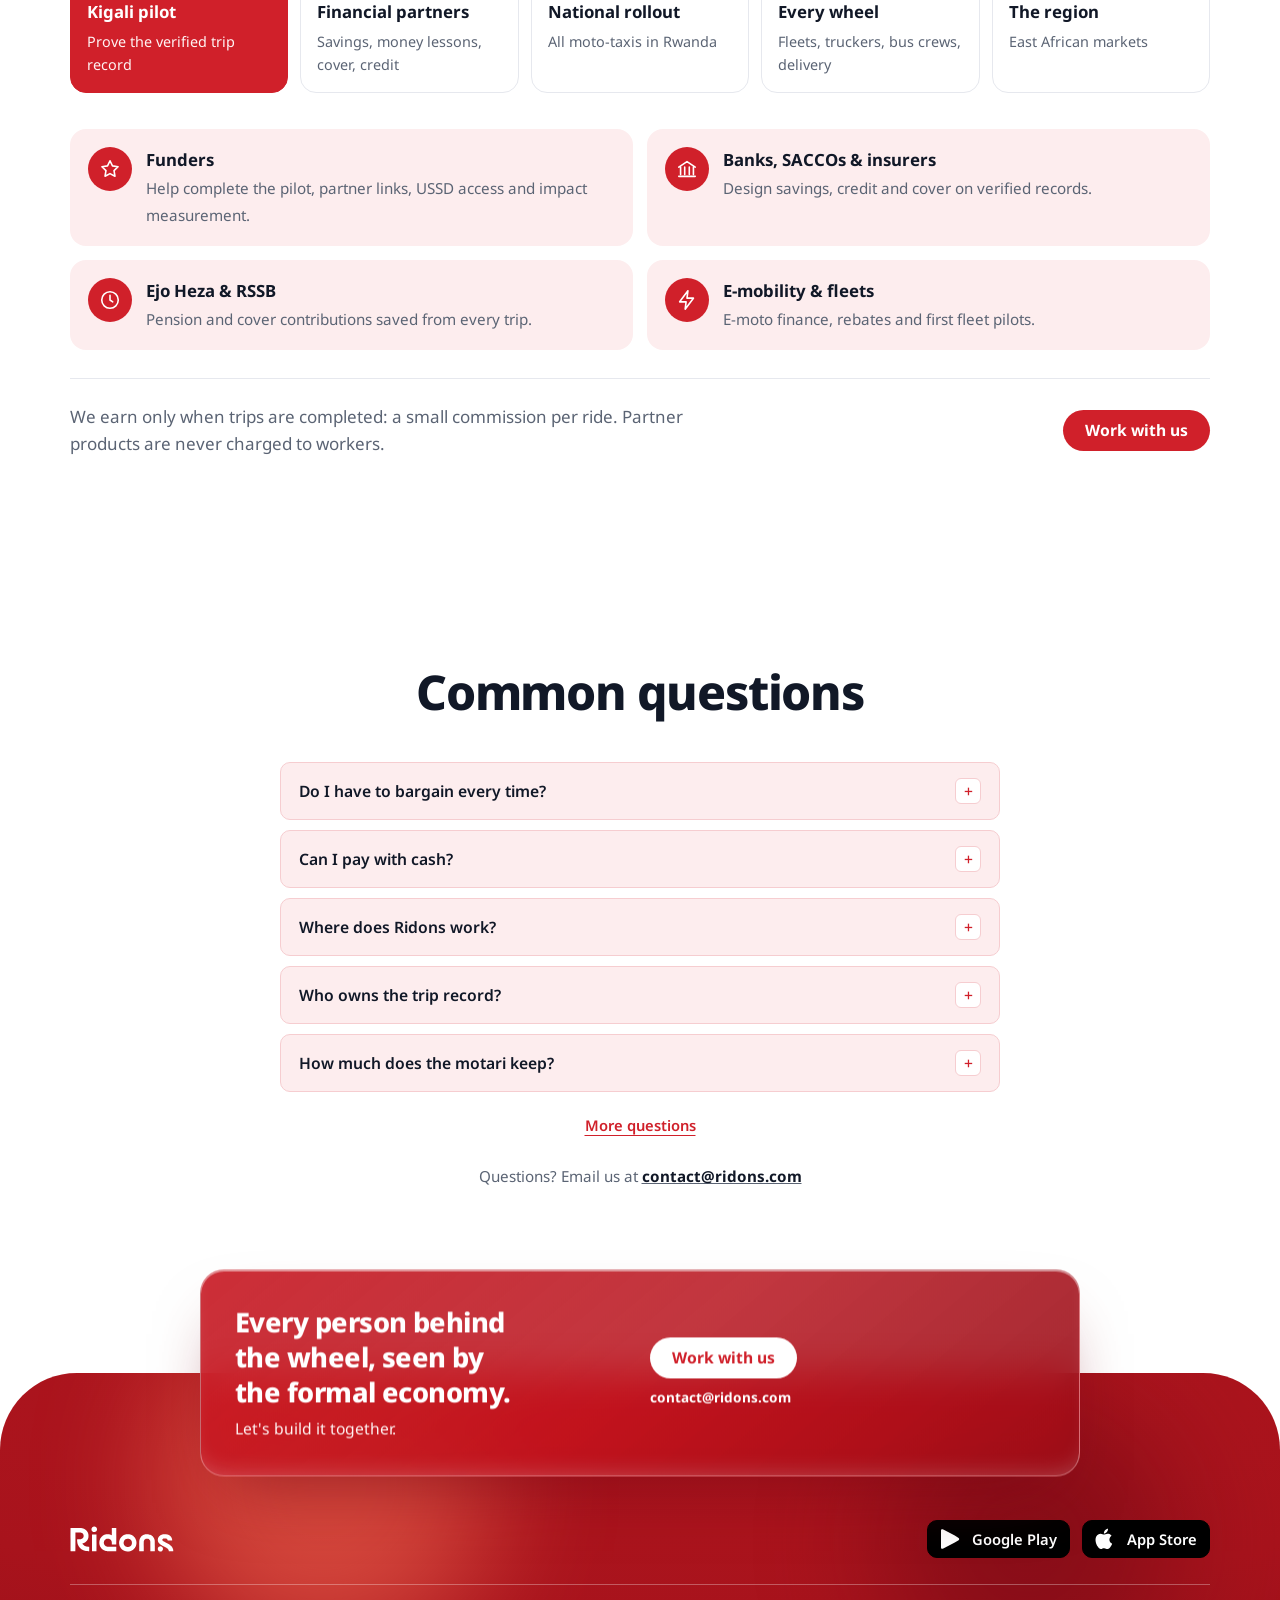
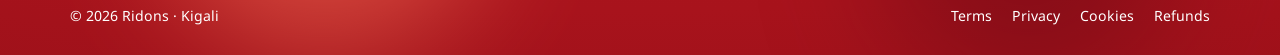
==== commit 59393d6f: "Ridons site: lead with impact rather than beneficiaries Reframe hero, mission, partners, FAQ and foo" ====
--- a/ridons-website/site/index.html
+++ b/ridons-website/site/index.html
@@ -4,7 +4,7 @@
 <meta charset="utf-8">
 <meta name="viewport" content="width=device-width, initial-scale=1, viewport-fit=cover">
 <title>Ridons</title>
-<meta name="description" content="Agree the price, ride, build a record. Moto rides in Kigali with a fair, agreed fare, and every trip builds the motari's verified work record.">
+<meta name="description" content="Agree the price, ride, build a record. Fair, agreed moto fares in Kigali, and every trip becomes a verified record of work that opens the formal economy.">
 <meta property="og:title" content="Ridons">
 <meta property="og:description" content="Now live in Kigali. Agree the price before you ride. Cash or MoMo.">
 <meta property="og:type" content="website">
@@ -433,6 +433,12 @@
 .m-top .m-copy > p:not(.m-ask){max-width:56ch}
 .d-col .d-ic{color:var(--red)}
 .asks .a-ic{color:#fff}
+.m-impact{list-style:none;padding:0;margin:0;display:grid}
+.m-impact li{padding:14px 0;border-top:1px solid var(--line);display:grid;gap:2px}
+.m-impact small{font-size:.75rem;font-weight:800;letter-spacing:.08em;text-transform:uppercase;color:var(--red)}
+.m-impact b{font-size:1.05rem;line-height:1.35}
+.m-impact span{color:var(--muted);font-size:.95rem}
+.m-impact .m-src{font-size:.78rem;color:var(--muted);padding-top:12px}
 body{margin:0}
 img{max-width:100%}
 </style>
@@ -507,7 +513,7 @@
     <div>
       <p class="kicker">Moto rides in Kigali</p>
       <h1>Agree the price.<br><em>Ride. Build a record.</em></h1>
-      <p class="lead">Make an offer and a motari accepts. The fare is locked before you ride, and every trip builds your motari's verified work record.</p>
+      <p class="lead">Make an offer and the fare is locked before you ride. Every trip also becomes a verified record of work, opening doors to savings, credit and cover.</p>
       <div class="stores" id="get-app">
         <a class="store" href="#" data-store="android" aria-label="Google Play"><svg aria-hidden="true" focusable="false"><use href="#gp"/></svg><b>Google Play</b></a>
         <a class="store" href="#" data-store="ios" aria-label="App Store"><svg aria-hidden="true" focusable="false"><use href="#ap"/></svg><b>App Store</b></a>
@@ -564,7 +570,7 @@
         <li data-step="2"><span class="n">2</span><div><h3>Get offers</h3><p>Motari nearby accept or counter.</p></div></li>
         <li data-step="3"><span class="n">3</span><div><h3>Pick your motari</h3><p>See name, photo and rating first.</p></div></li>
         <li data-step="4"><span class="n">4</span><div><h3>Ride and pay</h3><p>They come to you. Pay cash or MoMo, exactly what you agreed.</p></div></li>
-        <li data-step="5"><span class="n">5</span><div><h3>Build a record</h3><p>Every trip adds to your motari's verified record.</p></div></li>
+        <li data-step="5"><span class="n">5</span><div><h3>Build a record</h3><p>Every trip becomes a verified record of work.</p></div></li>
       </ol>
 
       <div class="demo">
@@ -597,29 +603,24 @@
   </div>
 </section>
 
-<!-- MISSION: the intersection. A passenger's fair ride becomes a motari's verified record. -->
+<!-- MISSION: impact first. A fair ride becomes a verified record of work that opens the formal economy. -->
 <section id="mission" class="mission">
   <div class="wrap">
     <div class="m-top">
       <div class="m-copy">
         <h2>Every trip builds a record.<br><em>Every record opens a door.</em></h2>
-        <p>Motari move Kigali, yet their work leaves no record, so lenders, insurers and pension schemes can't see them. They're not unreliable, just unverified. Ridons turns every trip into a verified record the motari owns.</p>
+        <p>Most transport work in Rwanda leaves no record, so it stays invisible to lenders, insurers and pension schemes. Not unreliable, just unverified. Ridons turns every trip into a verified record of work that opens the formal economy.</p>
         <p class="m-ask">Ridons leaves no one behind.</p>
         <a class="btn btn-red m-btn" href="#partners">Partner with Ridons</a>
       </div>
-      <ul class="m-stats" aria-label="Rwanda at a glance">
-        <li><b>300,000</b><span>people work in Rwanda's transport sector</span></li>
-        <li><b>81.3%</b><span>of all workers are informal</span></li>
-        <li><b>22%</b><span>of adults are banked</span></li>
-        <li class="m-src">Sources: NISR Labour Force Survey 2024 and 2025; NISR FinScope 2024.</li>
-      </ul>
+      <ul class="m-impact" aria-label="The impact we work toward"><li><small>Financial inclusion</small><b>22% of adults are banked</b><span>→ Earnings lenders can verify</span></li><li><small>Decent work</small><b>81.3% of workers are informal</b><span>→ A portable record of work</span></li><li><small>Road safety</small><b>80%+ of road accidents involve moto-taxis</b><span>→ Agreed fares end the race for the next one</span></li><li><small>Cleaner transport</small><b>No new petrol moto-taxis in Kigali since Jan 2025</b><span>→ Proof of income for electric moto finance</span></li><li class="m-src">Sources: NISR FinScope 2024; NISR Labour Force Survey 2024 and 2025; RURA (Oct 2025); Mitigation Action Facility.</li></ul>
     </div>
     <div class="doors" role="group" aria-label="One record, many doors">
-      <ul class="d-col"><li><span class="d-ic"><svg viewBox="0 0 24 24" fill="none" stroke="currentColor" stroke-width="1.75" stroke-linecap="round" stroke-linejoin="round" aria-hidden="true" focusable="false"><path d="M16 21v-2a4 4 0 0 0-4-4H6a4 4 0 0 0-4 4v2"/><circle cx="9" cy="7" r="4"/><path d="M22 21v-2a4 4 0 0 0-3-3.9M16 3.1a4 4 0 0 1 0 7.8"/></svg></span><div><b>Passengers</b><span>More trips, less waiting</span></div></li><li><span class="d-ic"><svg viewBox="0 0 24 24" fill="none" stroke="currentColor" stroke-width="1.75" stroke-linecap="round" stroke-linejoin="round" aria-hidden="true" focusable="false"><path d="M3 10 12 4l9 6M5 10v8M9.5 10v8M14.5 10v8M19 10v8M3 20h18"/></svg></span><div><b>Banks &amp; SACCOs</b><span>Loans on real earnings</span></div></li><li><span class="d-ic"><svg viewBox="0 0 24 24" fill="none" stroke="currentColor" stroke-width="1.75" stroke-linecap="round" stroke-linejoin="round" aria-hidden="true" focusable="false"><circle cx="12" cy="12" r="9"/><path d="M12 7v5l3 2"/></svg></span><div><b>Ejo Heza &amp; RSSB</b><span>Pension and life cover</span></div></li></ul>
-      <div class="d-hub"><span class="d-ring" aria-hidden="true"></span><div class="d-core"><b>Motari's verified record</b><span>owned by the motari</span></div></div>
-      <ul class="d-col"><li><span class="d-ic"><svg viewBox="0 0 24 24" fill="none" stroke="currentColor" stroke-width="1.75" stroke-linecap="round" stroke-linejoin="round" aria-hidden="true" focusable="false"><path d="M12 3 4 6v6c0 5 3.5 8 8 9 4.5-1 8-4 8-9V6z"/><path d="m9 12 2 2 4-4"/></svg></span><div><b>Insurers</b><span>Cover when work stops</span></div></li><li><span class="d-ic"><svg viewBox="0 0 24 24" fill="none" stroke="currentColor" stroke-width="1.75" stroke-linecap="round" stroke-linejoin="round" aria-hidden="true" focusable="false"><path d="M13 2 4 14h7l-1 8 9-12h-7z"/></svg></span><div><b>E-mobility finance</b><span>Own an electric moto</span></div></li><li><span class="d-ic"><svg viewBox="0 0 24 24" fill="none" stroke="currentColor" stroke-width="1.75" stroke-linecap="round" stroke-linejoin="round" aria-hidden="true" focusable="false"><path d="M14.7 6.3a1 1 0 0 0 0 1.4l1.6 1.6a1 1 0 0 0 1.4 0l3.8-3.8a6 6 0 0 1-7.9 7.9l-6.9 6.9a2.1 2.1 0 0 1-3-3l6.9-6.9a6 6 0 0 1 7.9-7.9z"/></svg></span><div><b>Service providers</b><span>Fuel, charging, parts</span></div></li></ul>
-    </div>
-    <p class="consent"><b>Consent first:</b> the motari decides who sees the record. Ridons never sells individual data.</p>
+      <ul class="d-col"><li><span class="d-ic"><svg viewBox="0 0 24 24" fill="none" stroke="currentColor" stroke-width="1.75" stroke-linecap="round" stroke-linejoin="round" aria-hidden="true" focusable="false"><path d="M16 21v-2a4 4 0 0 0-4-4H6a4 4 0 0 0-4 4v2"/><circle cx="9" cy="7" r="4"/><path d="M22 21v-2a4 4 0 0 0-3-3.9M16 3.1a4 4 0 0 1 0 7.8"/></svg></span><div><b>Fair fares</b><span>For passengers</span></div></li><li><span class="d-ic"><svg viewBox="0 0 24 24" fill="none" stroke="currentColor" stroke-width="1.75" stroke-linecap="round" stroke-linejoin="round" aria-hidden="true" focusable="false"><path d="M3 10 12 4l9 6M5 10v8M9.5 10v8M14.5 10v8M19 10v8M3 20h18"/></svg></span><div><b>Credit</b><span>Banks &amp; SACCOs</span></div></li><li><span class="d-ic"><svg viewBox="0 0 24 24" fill="none" stroke="currentColor" stroke-width="1.75" stroke-linecap="round" stroke-linejoin="round" aria-hidden="true" focusable="false"><circle cx="12" cy="12" r="9"/><path d="M12 7v5l3 2"/></svg></span><div><b>Pensions</b><span>Ejo Heza &amp; RSSB</span></div></li></ul>
+      <div class="d-hub"><span class="d-ring" aria-hidden="true"></span><div class="d-core"><b>A verified record of work</b><span>owned by the worker</span></div></div>
+      <ul class="d-col"><li><span class="d-ic"><svg viewBox="0 0 24 24" fill="none" stroke="currentColor" stroke-width="1.75" stroke-linecap="round" stroke-linejoin="round" aria-hidden="true" focusable="false"><path d="M12 3 4 6v6c0 5 3.5 8 8 9 4.5-1 8-4 8-9V6z"/><path d="m9 12 2 2 4-4"/></svg></span><div><b>Protection</b><span>Insurers</span></div></li><li><span class="d-ic"><svg viewBox="0 0 24 24" fill="none" stroke="currentColor" stroke-width="1.75" stroke-linecap="round" stroke-linejoin="round" aria-hidden="true" focusable="false"><path d="M13 2 4 14h7l-1 8 9-12h-7z"/></svg></span><div><b>Electric mobility</b><span>E-mobility finance</span></div></li><li><span class="d-ic"><svg viewBox="0 0 24 24" fill="none" stroke="currentColor" stroke-width="1.75" stroke-linecap="round" stroke-linejoin="round" aria-hidden="true" focusable="false"><path d="M14.7 6.3a1 1 0 0 0 0 1.4l1.6 1.6a1 1 0 0 0 1.4 0l3.8-3.8a6 6 0 0 1-7.9 7.9l-6.9 6.9a2.1 2.1 0 0 1-3-3l6.9-6.9a6 6 0 0 1 7.9-7.9z"/></svg></span><div><b>Lower running costs</b><span>Fuel, charging, parts</span></div></li></ul>
+    </div>
+    <p class="consent"><b>Consent first:</b> workers decide who sees their record. Ridons never sells individual data.</p>
   </div>
 </section>
 
@@ -670,12 +671,12 @@
   <div class="wrap">
     <div class="p-head">
       <h2>Others sell rides.<br><em>We build records.</em></h2>
-      <p class="sub">Partner with us to make every worker visible. Motari first. Every wheel next.</p>
-    </div>
-    <ol class="phases" aria-label="The plan, phase by phase"><li class="now"><small>Now</small><b>Kigali pilot</b><span>Prove the trip record with motari</span></li><li><small>Phase 2</small><b>Financial partners</b><span>Savings, money lessons, cover, credit</span></li><li><small>Phase 3</small><b>National rollout</b><span>All moto-taxis in Rwanda</span></li><li><small>Phase 4</small><b>Every wheel</b><span>Fleets, truckers, bus crews, delivery</span></li><li><small>Phase 5</small><b>The region</b><span>East African markets</span></li></ol>
+      <p class="sub">Partner with us to bring transport work into the formal economy, one verified trip at a time.</p>
+    </div>
+    <ol class="phases" aria-label="The plan, phase by phase"><li class="now"><small>Now</small><b>Kigali pilot</b><span>Prove the verified trip record</span></li><li><small>Phase 2</small><b>Financial partners</b><span>Savings, money lessons, cover, credit</span></li><li><small>Phase 3</small><b>National rollout</b><span>All moto-taxis in Rwanda</span></li><li><small>Phase 4</small><b>Every wheel</b><span>Fleets, truckers, bus crews, delivery</span></li><li><small>Phase 5</small><b>The region</b><span>East African markets</span></li></ol>
     <ul class="asks"><li><span class="a-ic"><svg viewBox="0 0 24 24" fill="none" stroke="currentColor" stroke-width="1.75" stroke-linecap="round" stroke-linejoin="round" aria-hidden="true" focusable="false"><path d="m12 3 2.7 5.6 6.1.9-4.4 4.3 1 6.1L12 17l-5.4 2.9 1-6.1-4.4-4.3 6.1-.9z"/></svg></span><div><b>Funders</b><span>Help complete the pilot, partner links, USSD access and impact measurement.</span></div></li><li><span class="a-ic"><svg viewBox="0 0 24 24" fill="none" stroke="currentColor" stroke-width="1.75" stroke-linecap="round" stroke-linejoin="round" aria-hidden="true" focusable="false"><path d="M3 10 12 4l9 6M5 10v8M9.5 10v8M14.5 10v8M19 10v8M3 20h18"/></svg></span><div><b>Banks, SACCOs &amp; insurers</b><span>Design savings, credit and cover on verified records.</span></div></li><li><span class="a-ic"><svg viewBox="0 0 24 24" fill="none" stroke="currentColor" stroke-width="1.75" stroke-linecap="round" stroke-linejoin="round" aria-hidden="true" focusable="false"><circle cx="12" cy="12" r="9"/><path d="M12 7v5l3 2"/></svg></span><div><b>Ejo Heza &amp; RSSB</b><span>Pension and cover contributions saved from every trip.</span></div></li><li><span class="a-ic"><svg viewBox="0 0 24 24" fill="none" stroke="currentColor" stroke-width="1.75" stroke-linecap="round" stroke-linejoin="round" aria-hidden="true" focusable="false"><path d="M13 2 4 14h7l-1 8 9-12h-7z"/></svg></span><div><b>E-mobility &amp; fleets</b><span>E-moto finance, rebates and first fleet pilots.</span></div></li></ul>
     <div class="p-foot">
-      <p>We earn when motari earn: a small commission on completed rides only. Partner products are never charged to workers.</p>
+      <p>We earn only when trips are completed: a small commission per ride. Partner products are never charged to workers.</p>
       <a class="btn btn-red" href="mailto:contact@ridons.com?subject=Partnering%20with%20Ridons">Work with us</a>
     </div>
   </div>
@@ -691,7 +692,7 @@
       <details><summary>Do I have to bargain every time?</summary><div class="a">No. Tap Confirm to use the suggested price.</div></details>
       <details><summary>Can I pay with cash?</summary><div class="a">Yes. Cash or MTN MoMo. You pay what you agreed.</div></details>
       <details><summary>Where does Ridons work?</summary><div class="a">Live in Kigali: Kimihurura, Remera and Nyarutarama, with more areas coming.</div></details>
-      <details><summary>Who owns the trip record?</summary><div class="a">The motari. They decide who sees it, and Ridons never sells individual data.</div></details>
+      <details><summary>Who owns the trip record?</summary><div class="a">The person who did the work. They decide who sees it, and Ridons never sells individual data.</div></details>
       <details><summary>How much does the motari keep?</summary><div class="a">Most of it. Ridons takes a small fee on finished trips.</div></details>
       <details class="extra" hidden><summary>What if the motari asks for more?</summary><div class="a">Don't pay it. The agreed price is final. Report it in the app.</div></details>
       <details class="extra" hidden><summary>Is it faster than walking to the stage?</summary><div class="a">Often. Your motari comes to you.</div></details>
@@ -711,8 +712,8 @@
   <div class="wrap">
     <div class="partner glass-red">
       <div>
-        <h3>Motari first. Every wheel next.</h3>
-        <p>Let's move Rwanda forward, together.</p>
+        <h3>Every person behind the wheel, seen by the formal economy.</h3>
+        <p>Let's build it together.</p>
       </div>
       <div class="partner-cta">
         <a class="btn" href="mailto:contact@ridons.com?subject=Working%20with%20Ridons">Work with us</a>
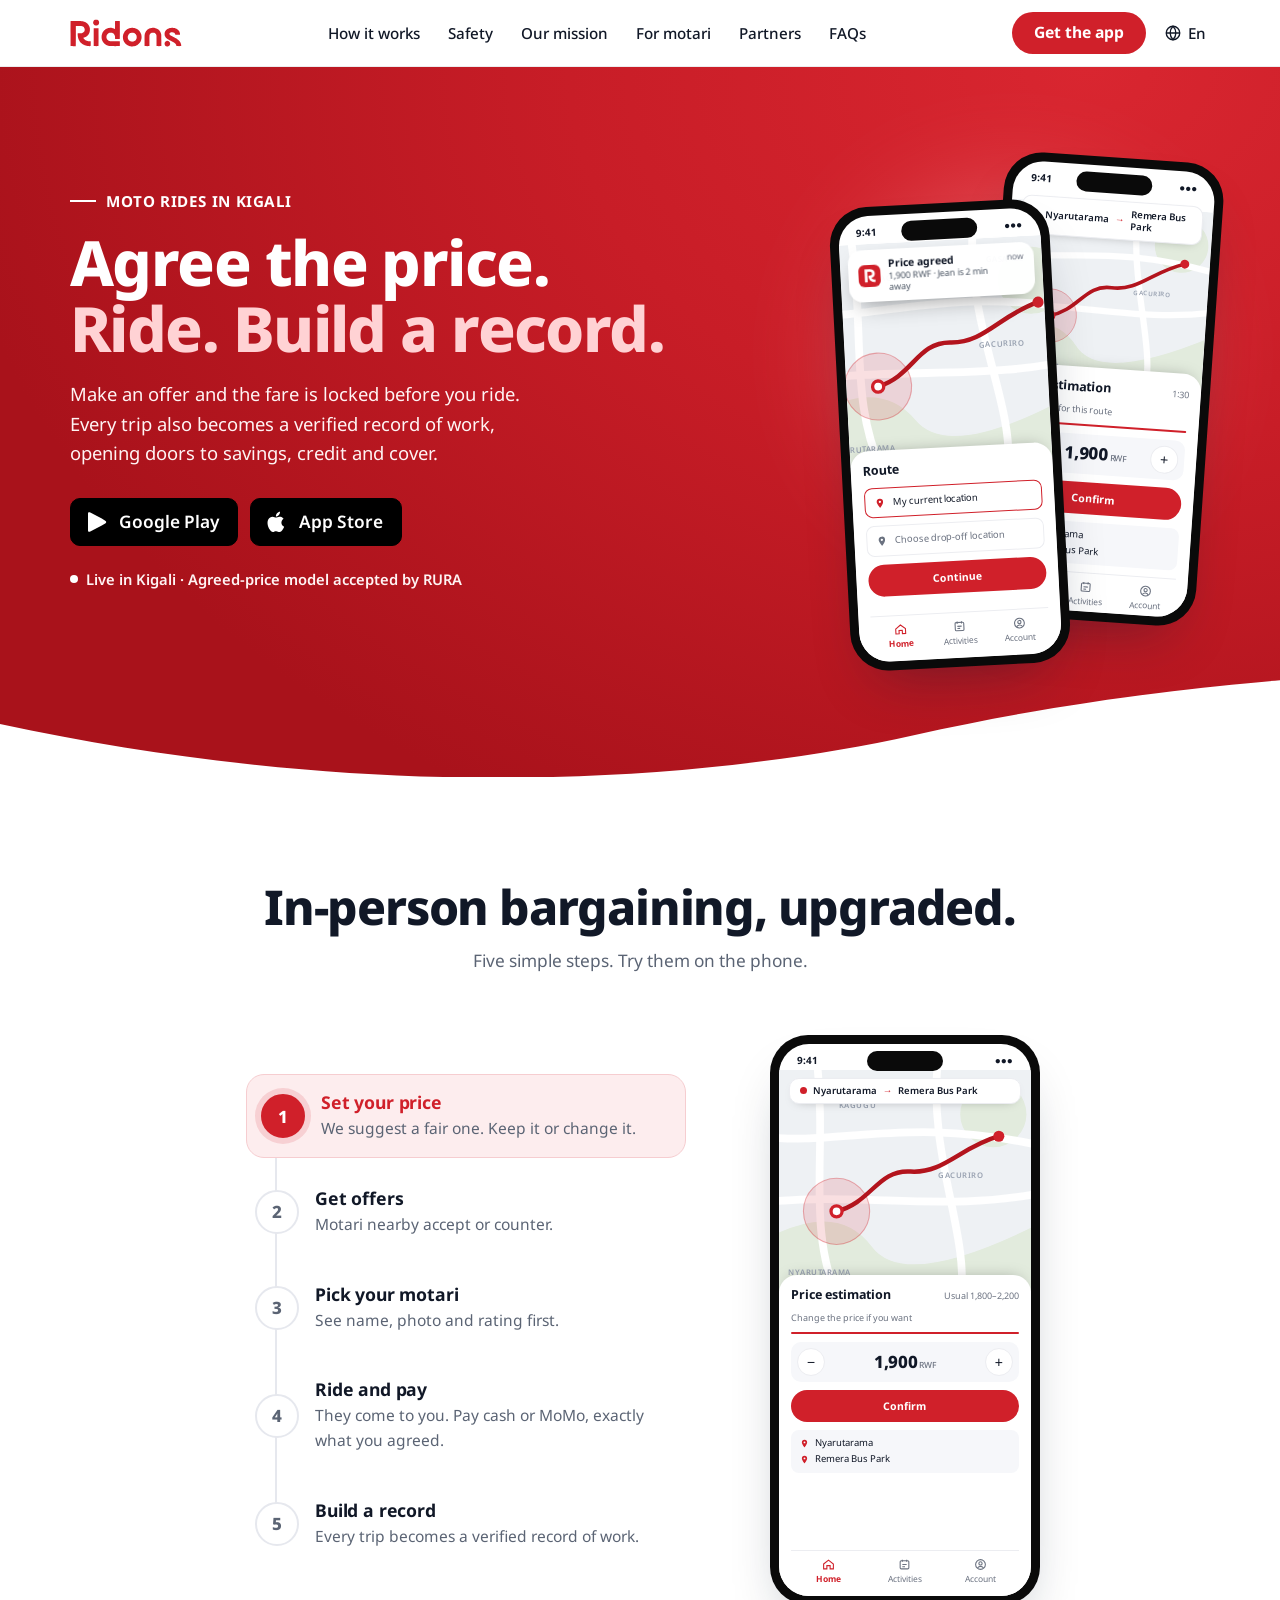
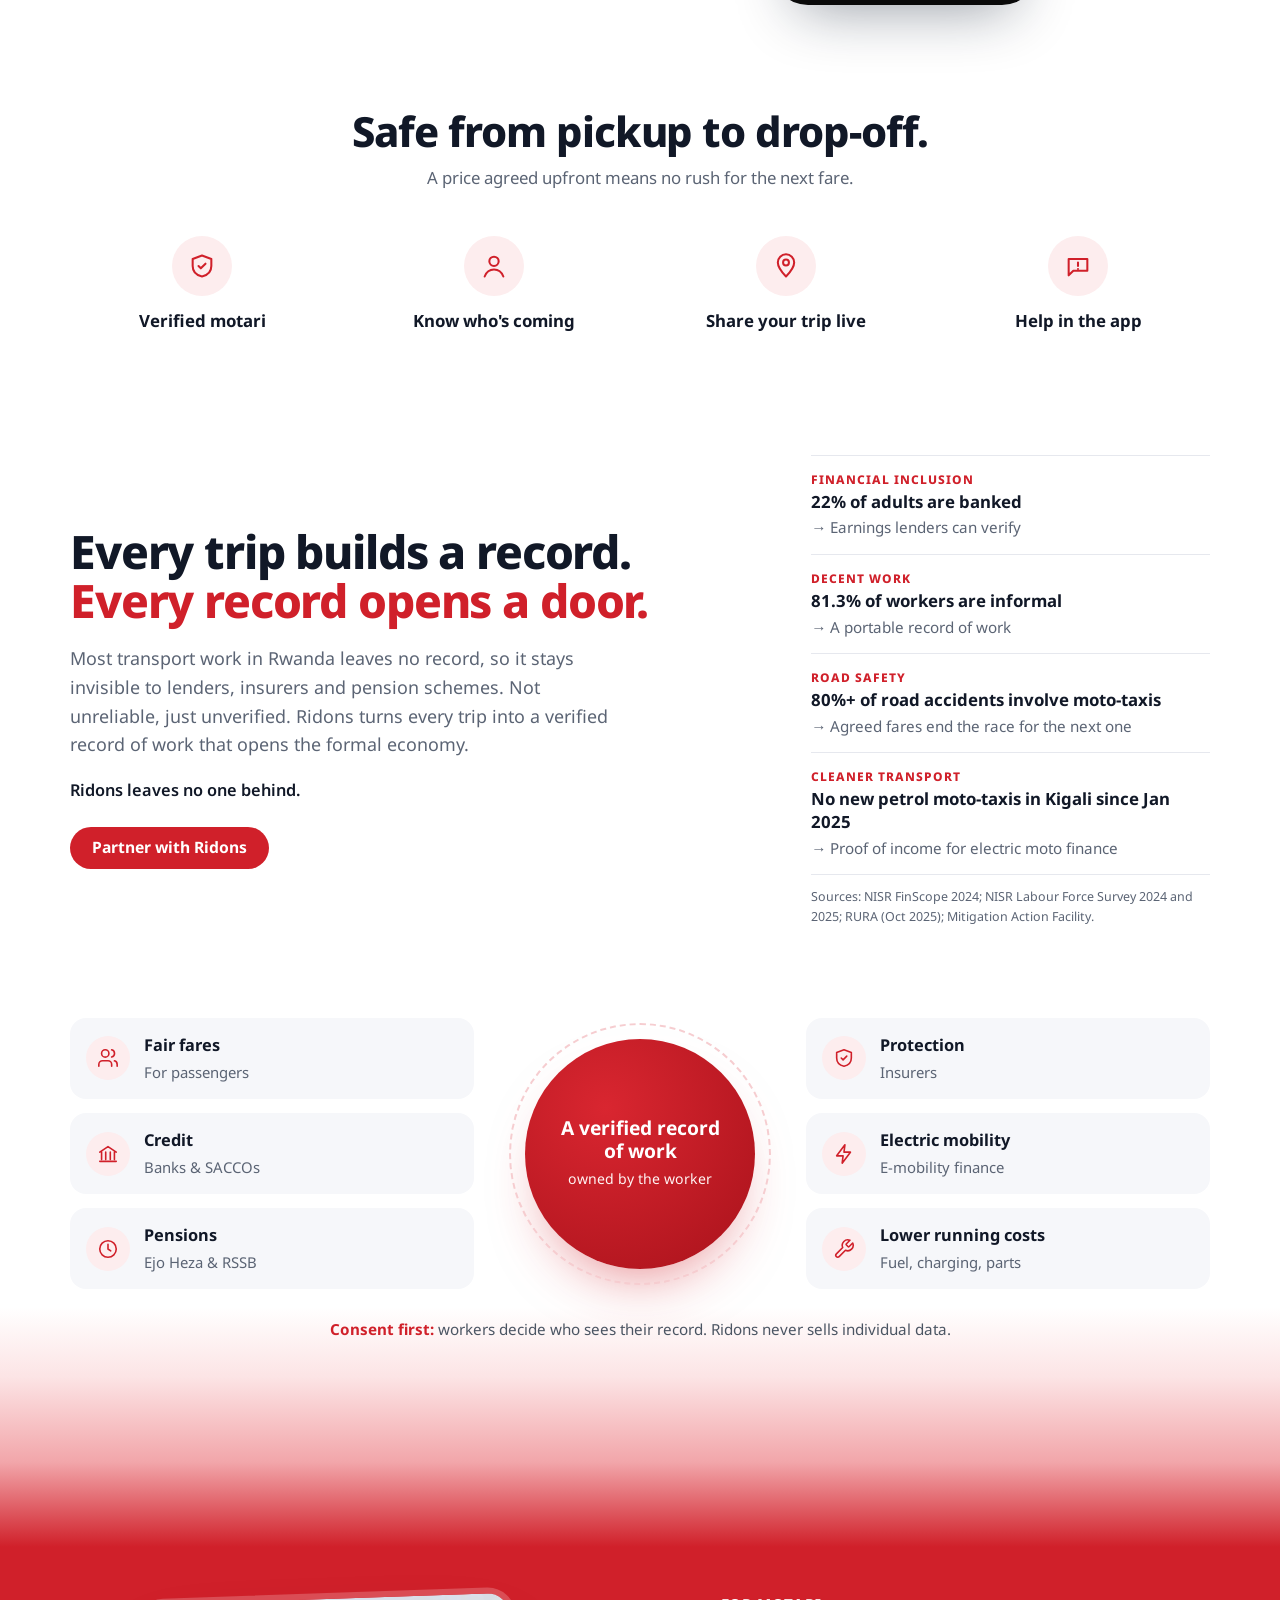
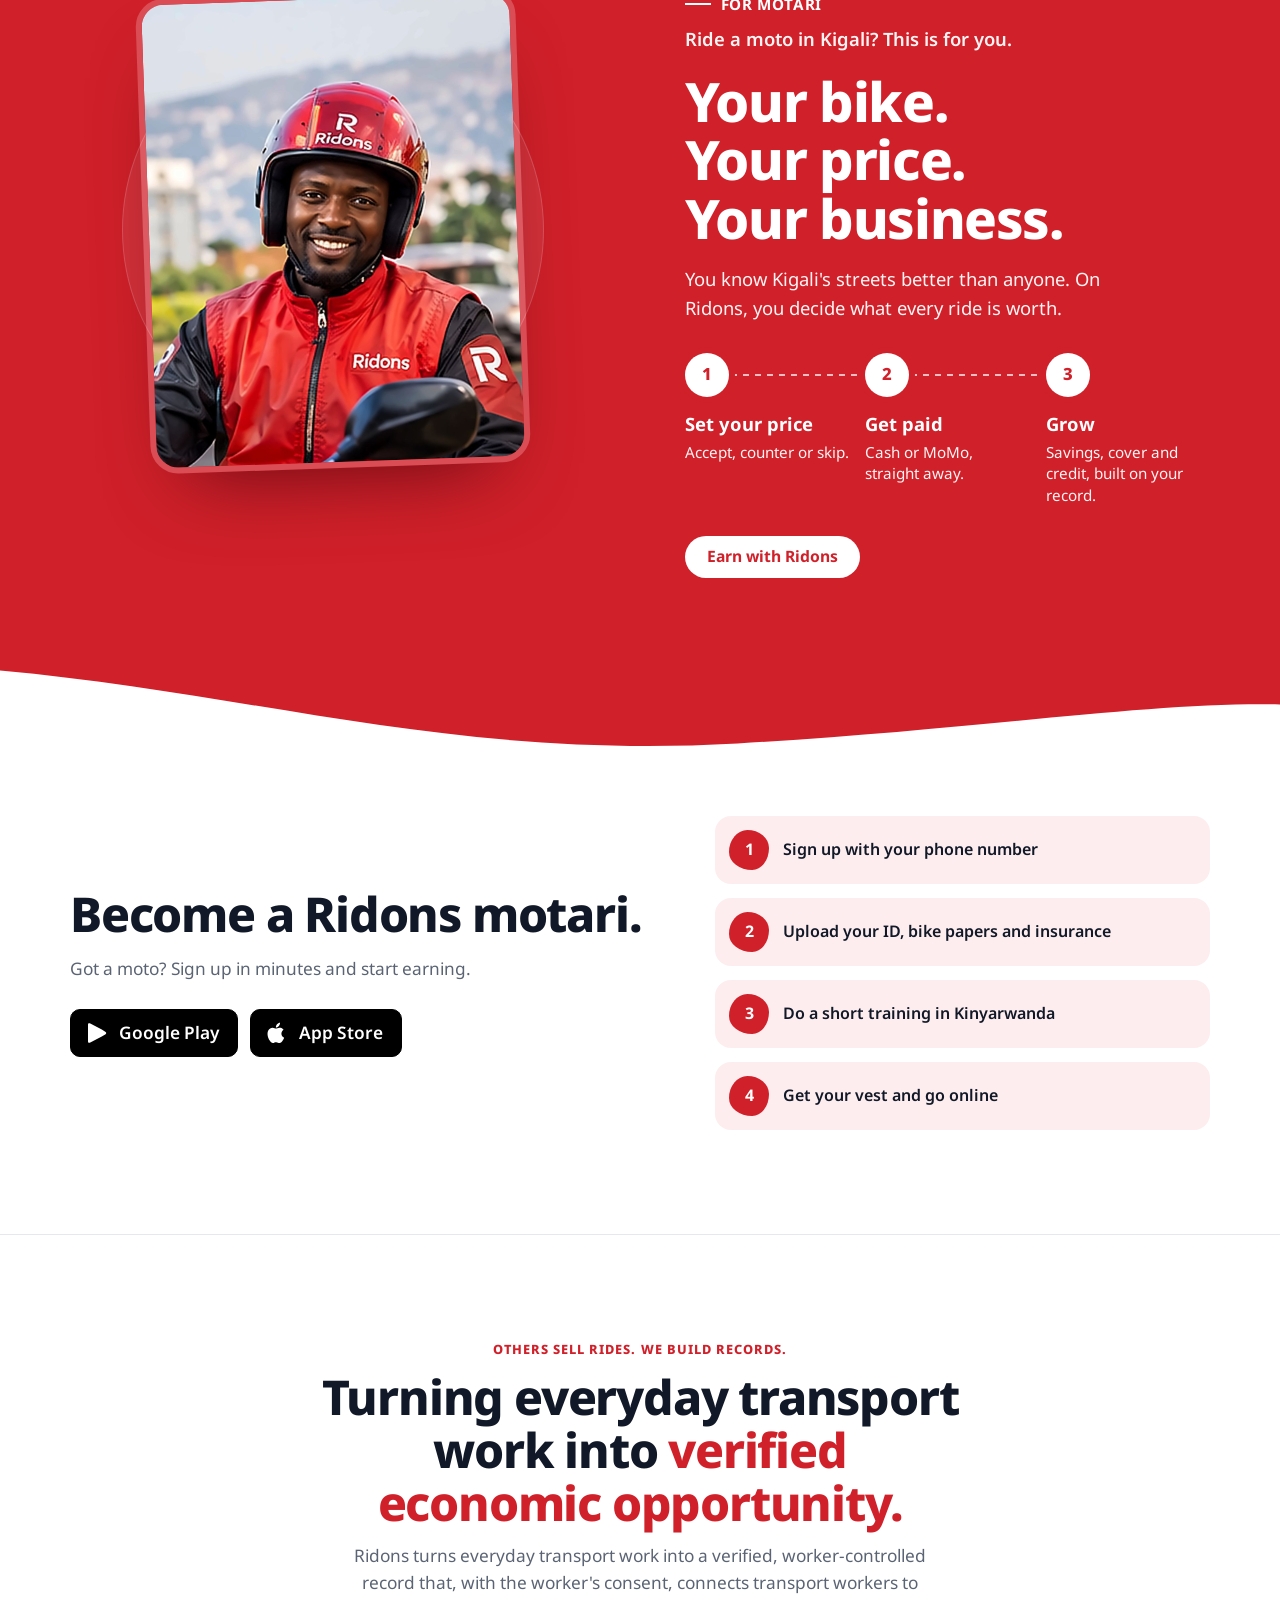
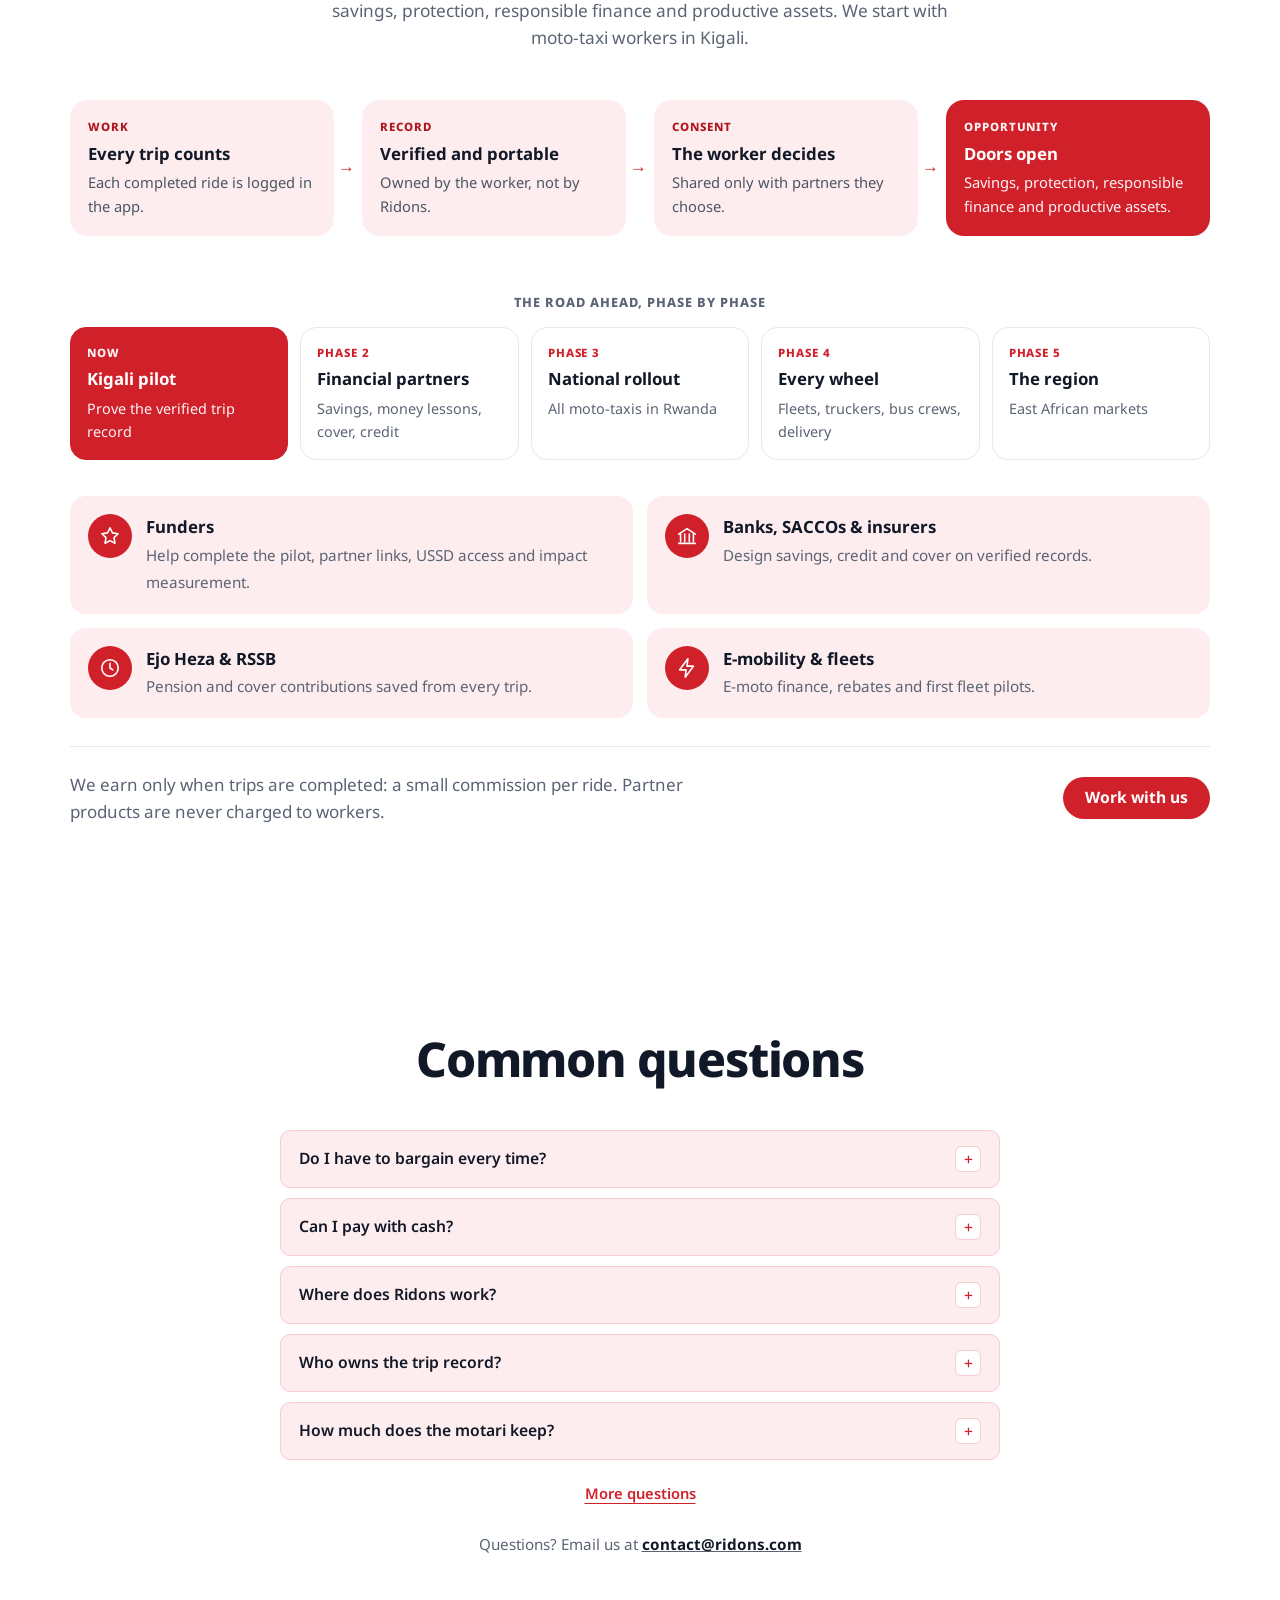
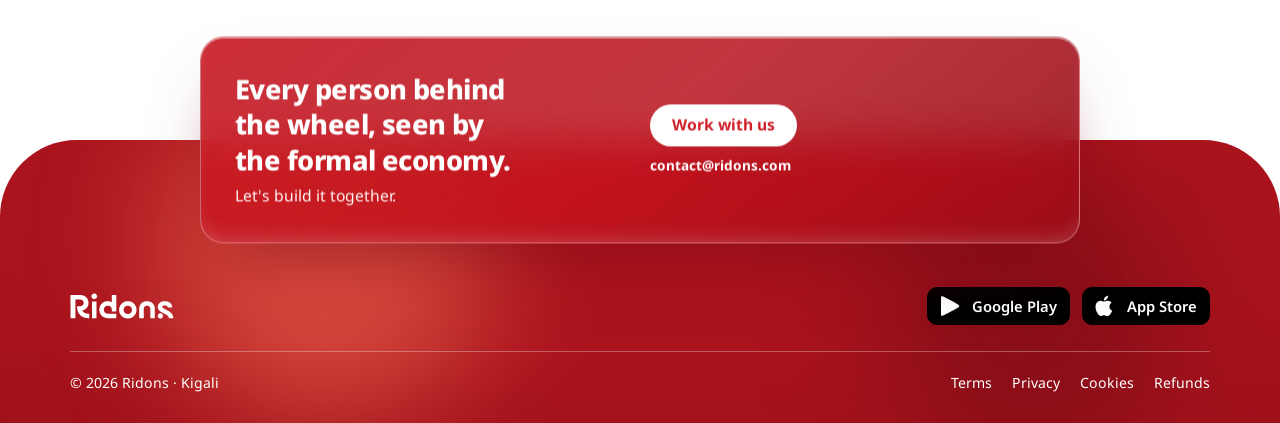
==== commit 48913076: "Ridons site: add partners introduction Lead the partners section with the positioning line and summa" ====
--- a/ridons-website/site/index.html
+++ b/ridons-website/site/index.html
@@ -411,6 +411,20 @@
 .partners{border-top:1px solid var(--line)}
 .p-head{display:grid;gap:12px;justify-items:center;text-align:center;margin-bottom:clamp(32px,5vw,48px)}
 .p-head h2 em{font-style:normal;color:var(--red)}
+.p-kick{margin:0;font-size:.8rem;font-weight:800;letter-spacing:.08em;text-transform:uppercase;color:var(--red)}
+.p-head h2{max-width:24ch;margin:0}
+.p-head .sub{max-width:62ch;margin:0}
+.p-path{list-style:none;padding:0;margin:0 0 clamp(40px,6vw,56px);display:grid;grid-template-columns:repeat(4,1fr);gap:28px;counter-reset:pp}
+.p-path li{position:relative;display:grid;gap:4px;align-content:start;padding:18px;border-radius:18px;background:var(--red-soft)}
+.p-path li:not(:last-child)::after{content:"→";position:absolute;right:-21px;top:50%;transform:translateY(-50%);color:var(--red);font-weight:800}
+.p-path small{font-size:.72rem;font-weight:800;letter-spacing:.08em;text-transform:uppercase;color:#B0161F}
+.p-path b{font-size:1.05rem}
+.p-path span{color:#4B5563;font-size:.92rem}
+.p-path li.out{background:var(--red);color:#fff}
+.p-path li.out small,.p-path li.out span{color:#FFF4F4}
+.p-next{margin:0 0 14px;font-size:.8rem;font-weight:800;letter-spacing:.08em;text-transform:uppercase;color:var(--muted);text-align:center}
+@media (max-width:900px){.p-path{grid-template-columns:1fr 1fr}.p-path li:nth-child(2)::after{content:none}}
+@media (max-width:520px){.p-path{grid-template-columns:1fr;gap:26px}.p-path li:not(:last-child)::after{content:"↓";right:auto;left:50%;top:auto;bottom:-23px;transform:translateX(-50%)}.p-path li:nth-child(2)::after{content:"↓"}}
 .phases{list-style:none;padding:0;margin:0;display:grid;grid-template-columns:repeat(5,1fr);gap:12px}
 .phases li{border:1px solid var(--line);border-radius:16px;padding:16px;display:grid;gap:4px;align-content:start}
 .phases small{font-size:.72rem;font-weight:800;letter-spacing:.08em;text-transform:uppercase;color:var(--red)}
@@ -670,9 +684,17 @@
 <section id="partners" class="partners">
   <div class="wrap">
     <div class="p-head">
-      <h2>Others sell rides.<br><em>We build records.</em></h2>
-      <p class="sub">Partner with us to bring transport work into the formal economy, one verified trip at a time.</p>
-    </div>
+      <p class="p-kick">Others sell rides. We build records.</p>
+      <h2>Turning everyday transport work into <em>verified economic opportunity.</em></h2>
+      <p class="sub">Ridons turns everyday transport work into a verified, worker-controlled record that, with the worker's consent, connects transport workers to savings, protection, responsible finance and productive assets. We start with moto-taxi workers in Kigali.</p>
+    </div>
+    <ol class="p-path" aria-label="How a trip becomes opportunity">
+      <li><small>Work</small><b>Every trip counts</b><span>Each completed ride is logged in the app.</span></li>
+      <li><small>Record</small><b>Verified and portable</b><span>Owned by the worker, not by Ridons.</span></li>
+      <li><small>Consent</small><b>The worker decides</b><span>Shared only with partners they choose.</span></li>
+      <li class="out"><small>Opportunity</small><b>Doors open</b><span>Savings, protection, responsible finance and productive assets.</span></li>
+    </ol>
+    <p class="p-next">The road ahead, phase by phase</p>
     <ol class="phases" aria-label="The plan, phase by phase"><li class="now"><small>Now</small><b>Kigali pilot</b><span>Prove the verified trip record</span></li><li><small>Phase 2</small><b>Financial partners</b><span>Savings, money lessons, cover, credit</span></li><li><small>Phase 3</small><b>National rollout</b><span>All moto-taxis in Rwanda</span></li><li><small>Phase 4</small><b>Every wheel</b><span>Fleets, truckers, bus crews, delivery</span></li><li><small>Phase 5</small><b>The region</b><span>East African markets</span></li></ol>
     <ul class="asks"><li><span class="a-ic"><svg viewBox="0 0 24 24" fill="none" stroke="currentColor" stroke-width="1.75" stroke-linecap="round" stroke-linejoin="round" aria-hidden="true" focusable="false"><path d="m12 3 2.7 5.6 6.1.9-4.4 4.3 1 6.1L12 17l-5.4 2.9 1-6.1-4.4-4.3 6.1-.9z"/></svg></span><div><b>Funders</b><span>Help complete the pilot, partner links, USSD access and impact measurement.</span></div></li><li><span class="a-ic"><svg viewBox="0 0 24 24" fill="none" stroke="currentColor" stroke-width="1.75" stroke-linecap="round" stroke-linejoin="round" aria-hidden="true" focusable="false"><path d="M3 10 12 4l9 6M5 10v8M9.5 10v8M14.5 10v8M19 10v8M3 20h18"/></svg></span><div><b>Banks, SACCOs &amp; insurers</b><span>Design savings, credit and cover on verified records.</span></div></li><li><span class="a-ic"><svg viewBox="0 0 24 24" fill="none" stroke="currentColor" stroke-width="1.75" stroke-linecap="round" stroke-linejoin="round" aria-hidden="true" focusable="false"><circle cx="12" cy="12" r="9"/><path d="M12 7v5l3 2"/></svg></span><div><b>Ejo Heza &amp; RSSB</b><span>Pension and cover contributions saved from every trip.</span></div></li><li><span class="a-ic"><svg viewBox="0 0 24 24" fill="none" stroke="currentColor" stroke-width="1.75" stroke-linecap="round" stroke-linejoin="round" aria-hidden="true" focusable="false"><path d="M13 2 4 14h7l-1 8 9-12h-7z"/></svg></span><div><b>E-mobility &amp; fleets</b><span>E-moto finance, rebates and first fleet pilots.</span></div></li></ul>
     <div class="p-foot">
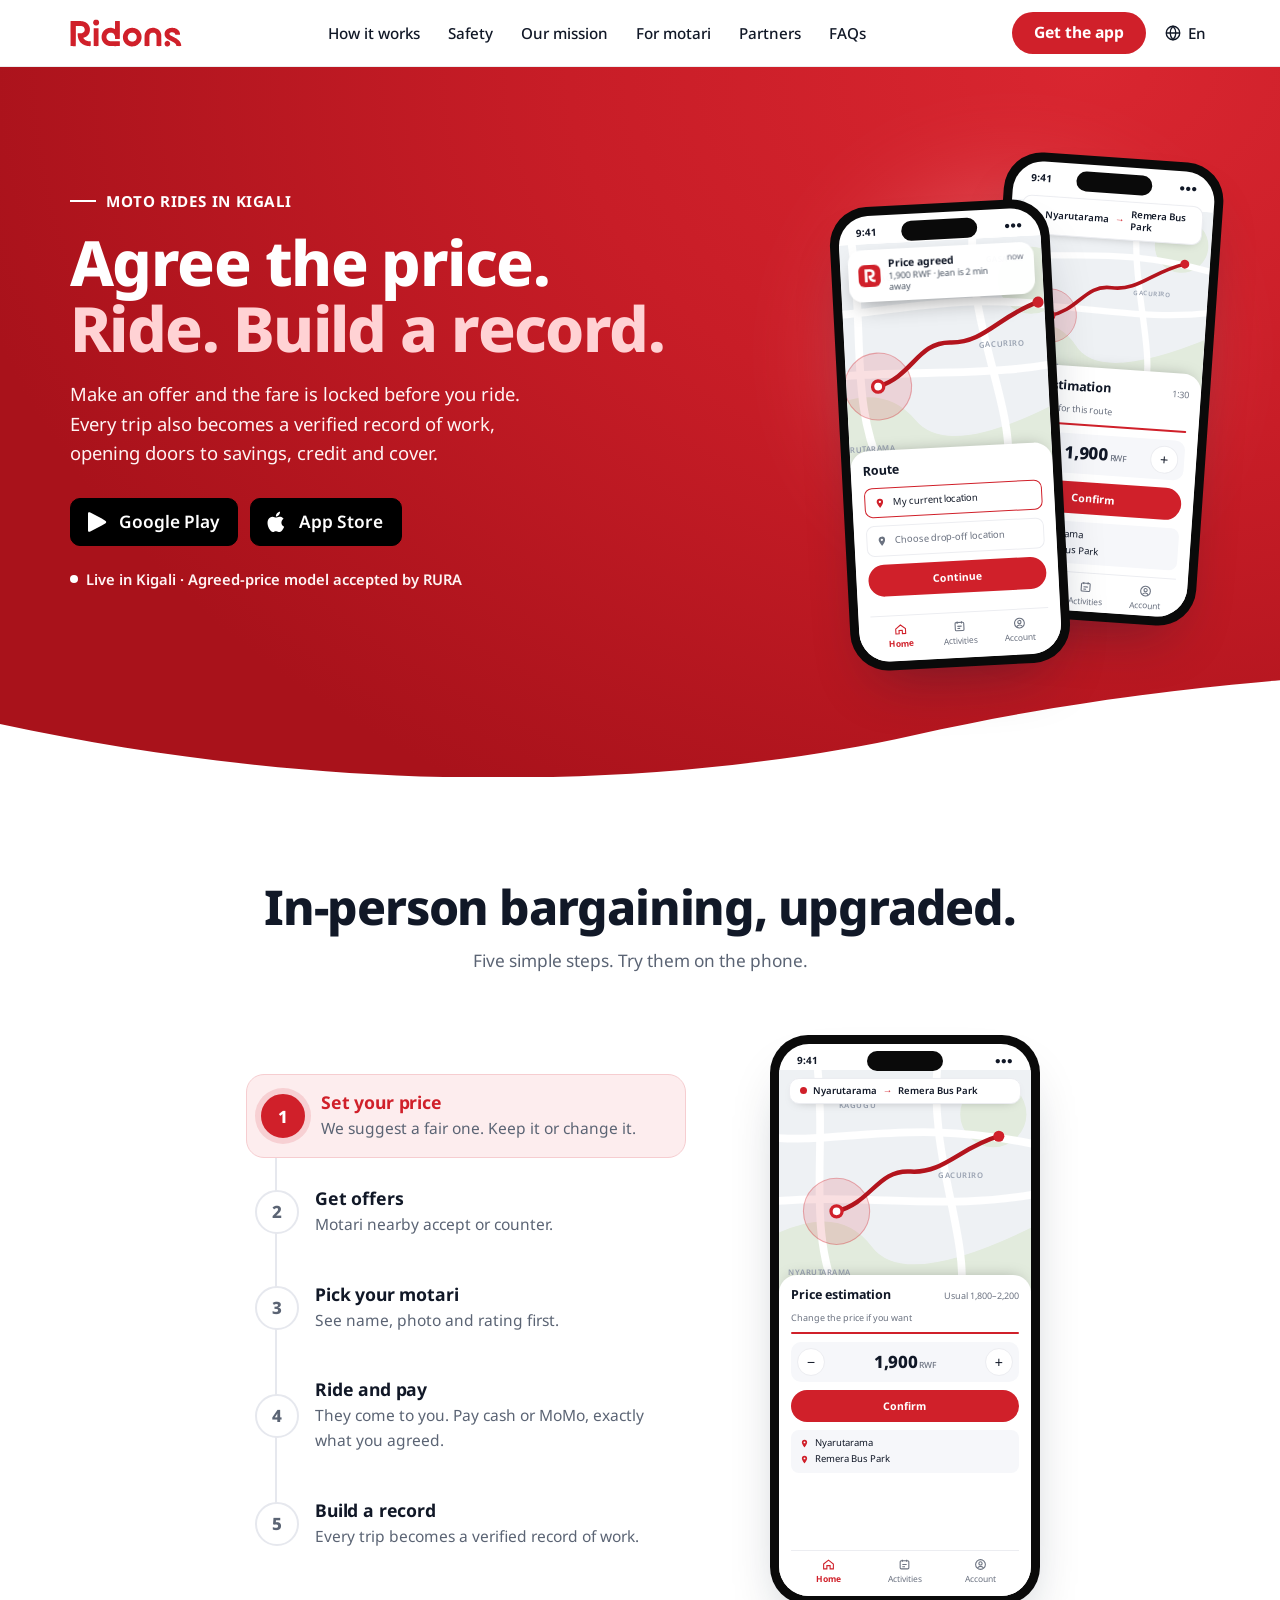
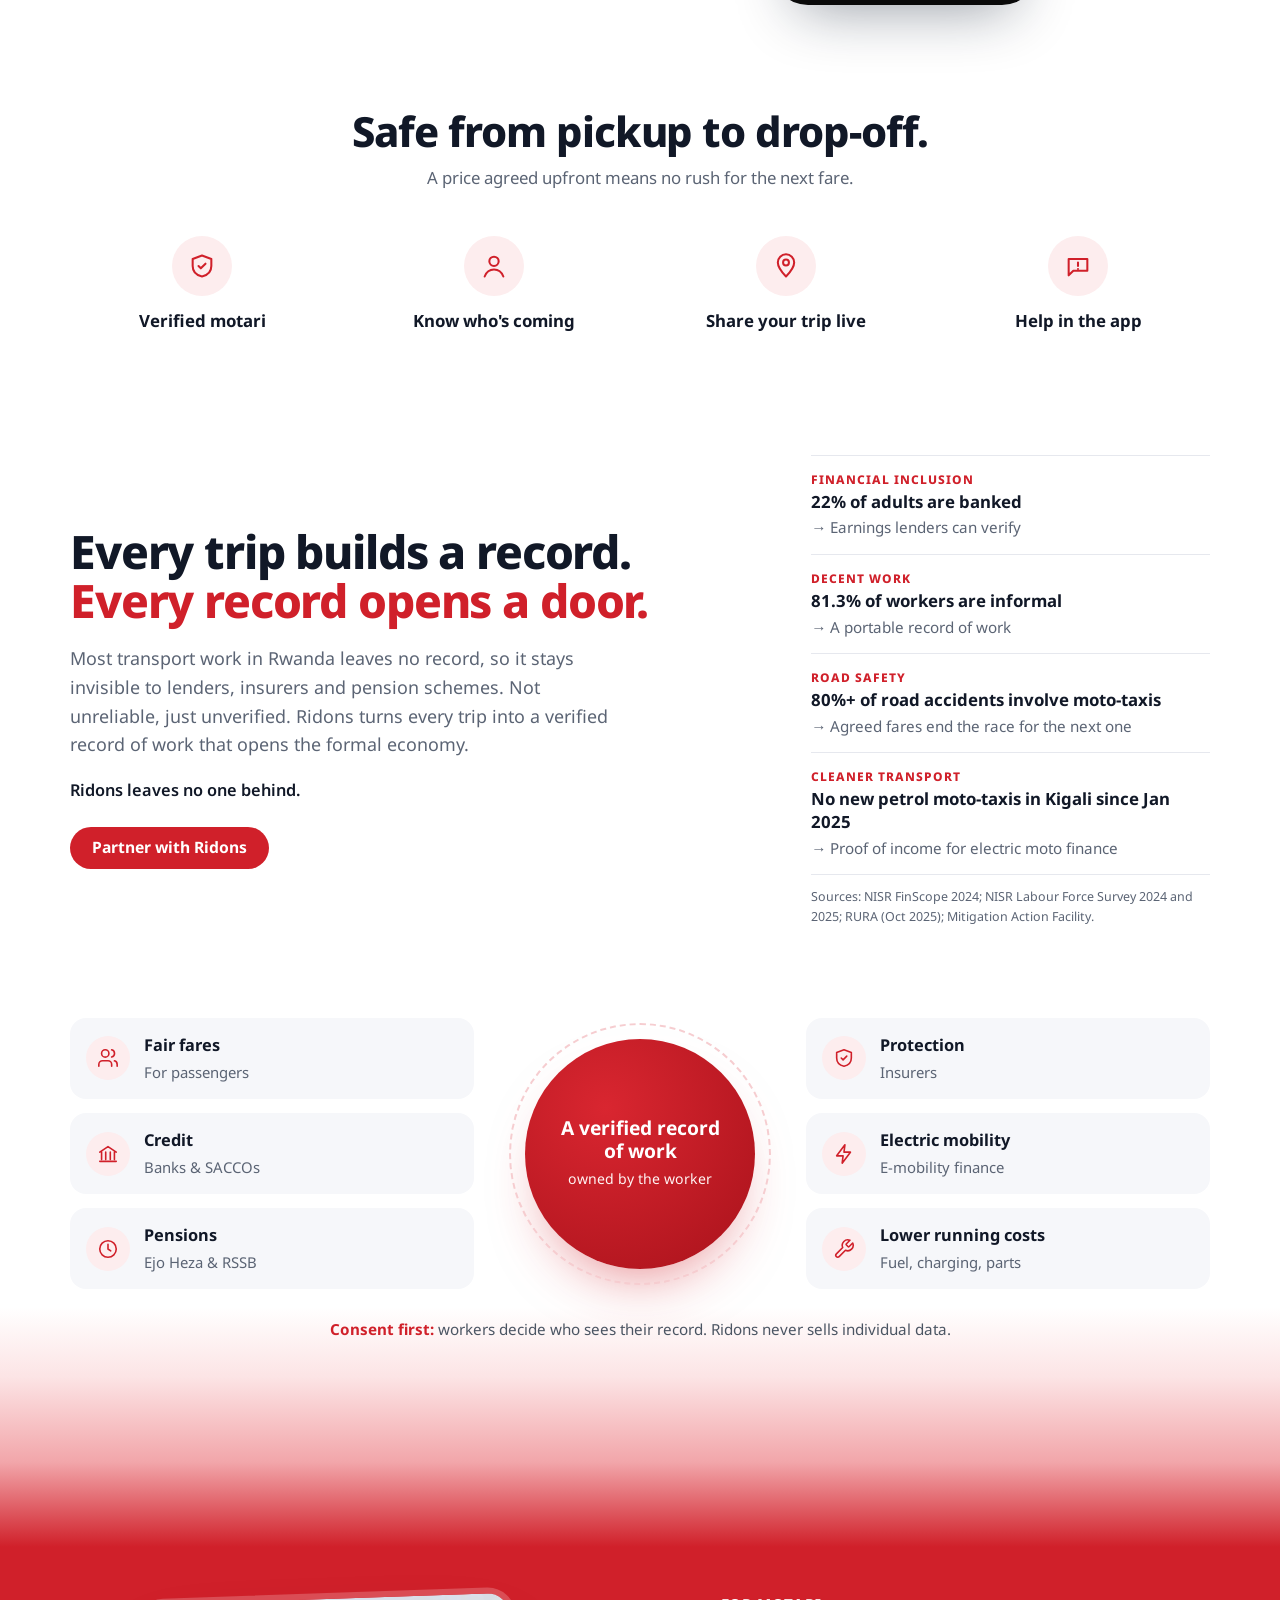
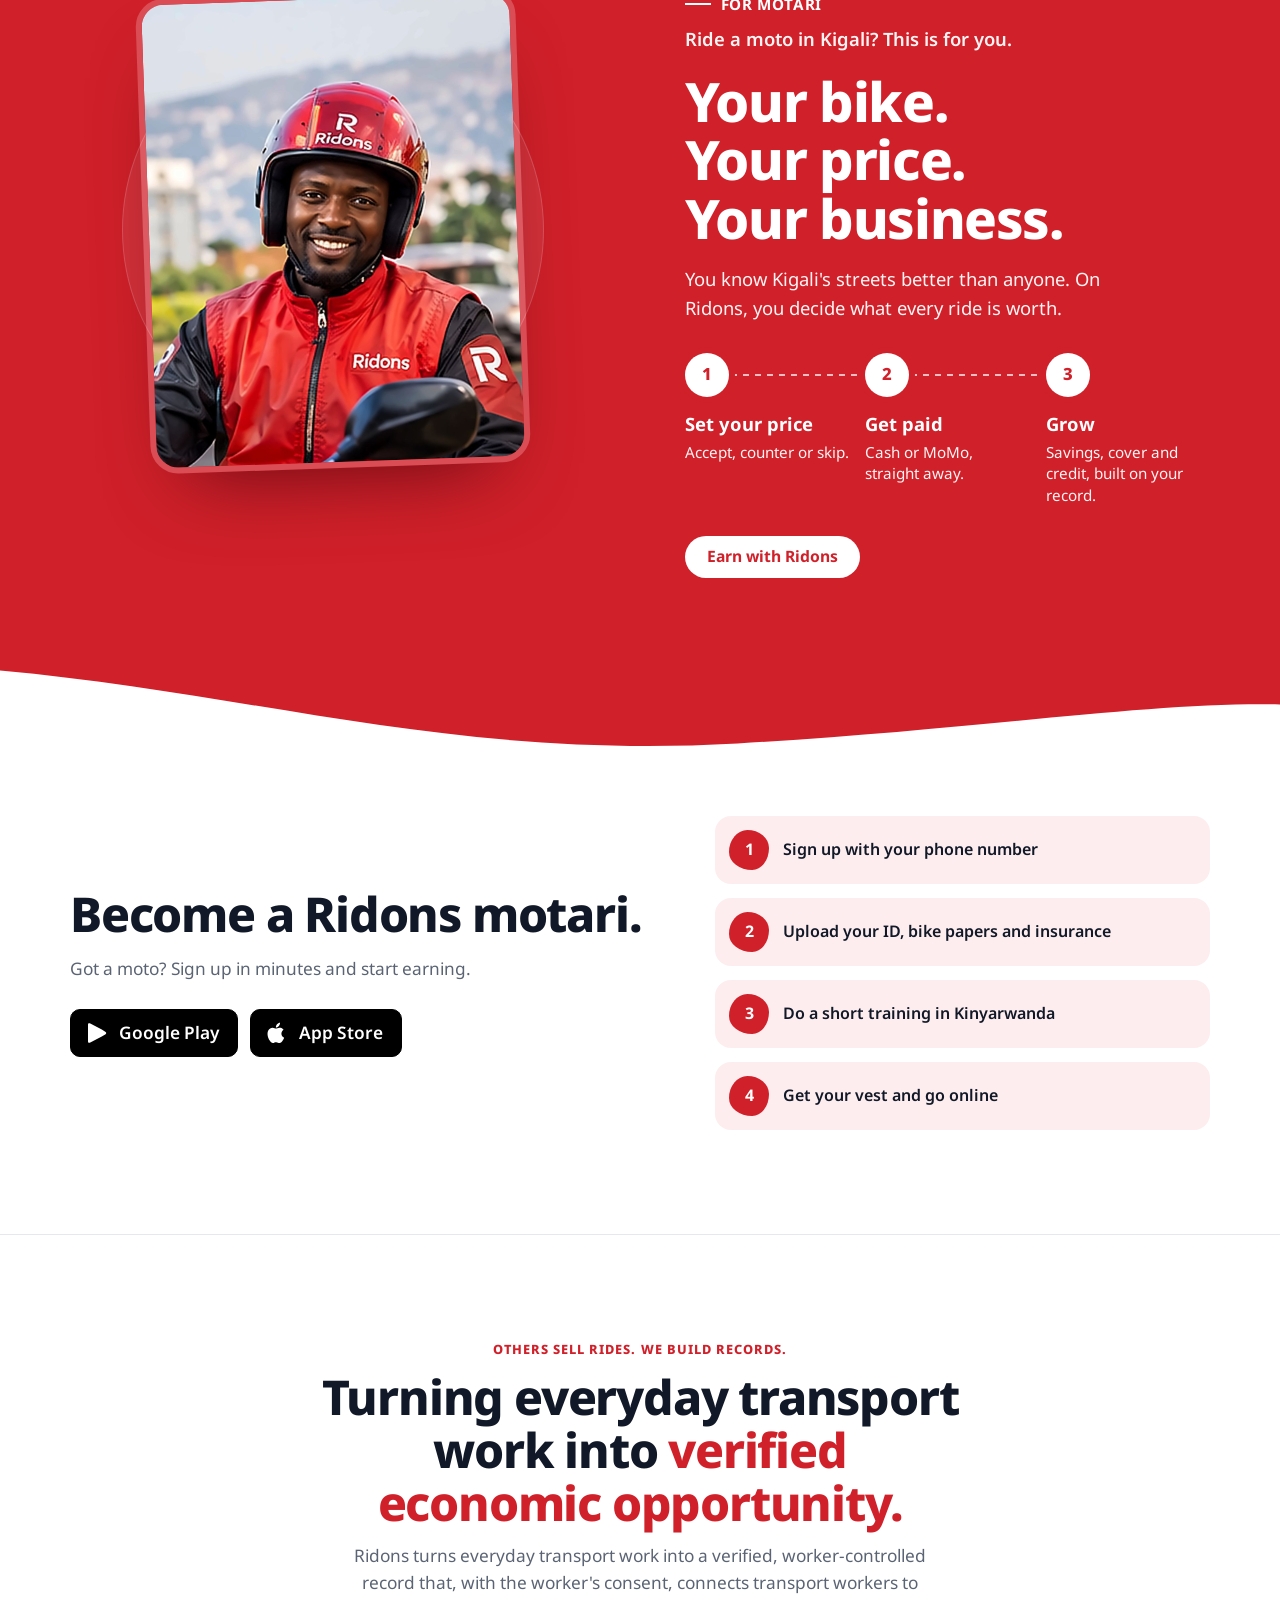
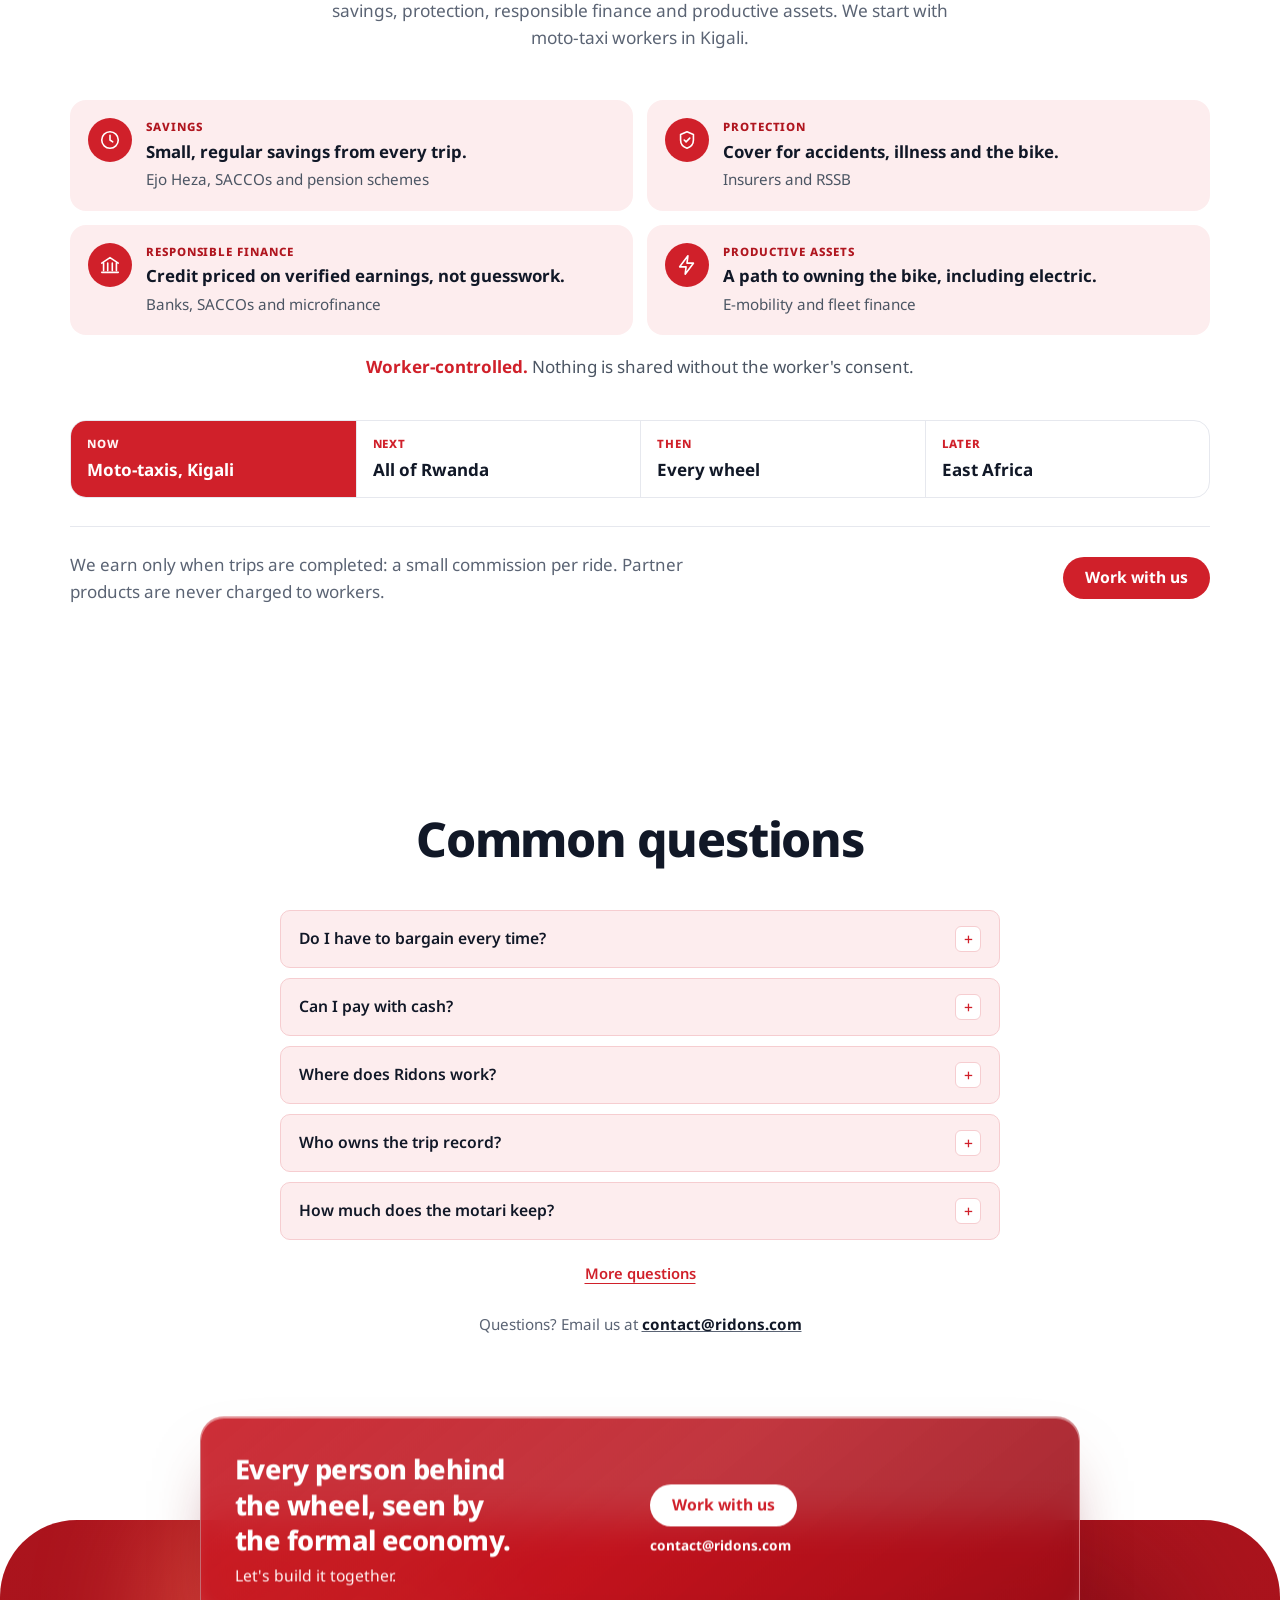
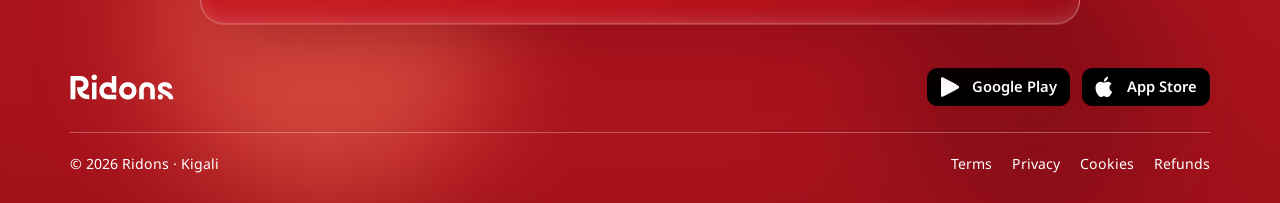
==== commit becb0286: "Ridons site: make the partners section more precise Follow the positioning statement with the four o" ====
--- a/ridons-website/site/index.html
+++ b/ridons-website/site/index.html
@@ -414,26 +414,6 @@
 .p-kick{margin:0;font-size:.8rem;font-weight:800;letter-spacing:.08em;text-transform:uppercase;color:var(--red)}
 .p-head h2{max-width:24ch;margin:0}
 .p-head .sub{max-width:62ch;margin:0}
-.p-path{list-style:none;padding:0;margin:0 0 clamp(40px,6vw,56px);display:grid;grid-template-columns:repeat(4,1fr);gap:28px;counter-reset:pp}
-.p-path li{position:relative;display:grid;gap:4px;align-content:start;padding:18px;border-radius:18px;background:var(--red-soft)}
-.p-path li:not(:last-child)::after{content:"→";position:absolute;right:-21px;top:50%;transform:translateY(-50%);color:var(--red);font-weight:800}
-.p-path small{font-size:.72rem;font-weight:800;letter-spacing:.08em;text-transform:uppercase;color:#B0161F}
-.p-path b{font-size:1.05rem}
-.p-path span{color:#4B5563;font-size:.92rem}
-.p-path li.out{background:var(--red);color:#fff}
-.p-path li.out small,.p-path li.out span{color:#FFF4F4}
-.p-next{margin:0 0 14px;font-size:.8rem;font-weight:800;letter-spacing:.08em;text-transform:uppercase;color:var(--muted);text-align:center}
-@media (max-width:900px){.p-path{grid-template-columns:1fr 1fr}.p-path li:nth-child(2)::after{content:none}}
-@media (max-width:520px){.p-path{grid-template-columns:1fr;gap:26px}.p-path li:not(:last-child)::after{content:"↓";right:auto;left:50%;top:auto;bottom:-23px;transform:translateX(-50%)}.p-path li:nth-child(2)::after{content:"↓"}}
-.phases{list-style:none;padding:0;margin:0;display:grid;grid-template-columns:repeat(5,1fr);gap:12px}
-.phases li{border:1px solid var(--line);border-radius:16px;padding:16px;display:grid;gap:4px;align-content:start}
-.phases small{font-size:.72rem;font-weight:800;letter-spacing:.08em;text-transform:uppercase;color:var(--red)}
-.phases b{font-size:1.05rem}
-.phases span{color:var(--muted);font-size:.9rem}
-.phases li.now{background:var(--red);border-color:var(--red);color:#fff}
-.phases li.now small,.phases li.now span{color:#FFF4F4}
-@media (max-width:900px){.phases{grid-template-columns:1fr 1fr}}
-@media (max-width:520px){.phases{grid-template-columns:1fr}}
 .asks{list-style:none;padding:0;margin:clamp(24px,4vw,36px) 0 0;display:grid;grid-template-columns:1fr 1fr;gap:14px}
 @media (max-width:700px){.asks{grid-template-columns:1fr}}
 .asks li{display:flex;gap:14px;align-items:flex-start;background:var(--red-soft);border-radius:16px;padding:18px}
@@ -441,6 +421,17 @@
 .a-ic svg{width:22px;height:22px}
 .asks b{display:block;font-size:1.05rem}
 .asks span{color:var(--muted);font-size:.95rem}
+.outcomes small{display:block;font-size:.72rem;font-weight:800;letter-spacing:.08em;text-transform:uppercase;color:#B0161F;margin-bottom:2px}
+.outcomes span{color:#4B5563}
+.p-consent{margin:18px 0 0;text-align:center;color:#4B5563}
+.p-consent b{color:var(--red)}
+.p-road{list-style:none;padding:0;margin:clamp(28px,4vw,40px) 0 0;display:grid;grid-template-columns:repeat(4,1fr);border:1px solid var(--line);border-radius:16px;overflow:hidden}
+.p-road li{padding:14px 16px;font-weight:700;display:grid;gap:2px;align-content:start}
+.p-road li+li{border-left:1px solid var(--line)}
+.p-road small{font-size:.72rem;font-weight:800;letter-spacing:.08em;text-transform:uppercase;color:var(--red)}
+.p-road li.now{background:var(--red);color:#fff}
+.p-road li.now small{color:#FFF4F4}
+@media (max-width:700px){.p-road{grid-template-columns:1fr 1fr}.p-road li:nth-child(3){border-left:0}.p-road li:nth-child(n+3){border-top:1px solid var(--line)}}
 .p-foot{margin-top:28px;padding-top:24px;border-top:1px solid var(--line);display:flex;flex-wrap:wrap;gap:16px 24px;align-items:center;justify-content:space-between}
 .p-foot p{color:var(--muted);max-width:62ch}
 .m-top .m-copy h2{font-size:clamp(2rem,3.6vw,3rem);line-height:1.08}
@@ -688,15 +679,9 @@
       <h2>Turning everyday transport work into <em>verified economic opportunity.</em></h2>
       <p class="sub">Ridons turns everyday transport work into a verified, worker-controlled record that, with the worker's consent, connects transport workers to savings, protection, responsible finance and productive assets. We start with moto-taxi workers in Kigali.</p>
     </div>
-    <ol class="p-path" aria-label="How a trip becomes opportunity">
-      <li><small>Work</small><b>Every trip counts</b><span>Each completed ride is logged in the app.</span></li>
-      <li><small>Record</small><b>Verified and portable</b><span>Owned by the worker, not by Ridons.</span></li>
-      <li><small>Consent</small><b>The worker decides</b><span>Shared only with partners they choose.</span></li>
-      <li class="out"><small>Opportunity</small><b>Doors open</b><span>Savings, protection, responsible finance and productive assets.</span></li>
-    </ol>
-    <p class="p-next">The road ahead, phase by phase</p>
-    <ol class="phases" aria-label="The plan, phase by phase"><li class="now"><small>Now</small><b>Kigali pilot</b><span>Prove the verified trip record</span></li><li><small>Phase 2</small><b>Financial partners</b><span>Savings, money lessons, cover, credit</span></li><li><small>Phase 3</small><b>National rollout</b><span>All moto-taxis in Rwanda</span></li><li><small>Phase 4</small><b>Every wheel</b><span>Fleets, truckers, bus crews, delivery</span></li><li><small>Phase 5</small><b>The region</b><span>East African markets</span></li></ol>
-    <ul class="asks"><li><span class="a-ic"><svg viewBox="0 0 24 24" fill="none" stroke="currentColor" stroke-width="1.75" stroke-linecap="round" stroke-linejoin="round" aria-hidden="true" focusable="false"><path d="m12 3 2.7 5.6 6.1.9-4.4 4.3 1 6.1L12 17l-5.4 2.9 1-6.1-4.4-4.3 6.1-.9z"/></svg></span><div><b>Funders</b><span>Help complete the pilot, partner links, USSD access and impact measurement.</span></div></li><li><span class="a-ic"><svg viewBox="0 0 24 24" fill="none" stroke="currentColor" stroke-width="1.75" stroke-linecap="round" stroke-linejoin="round" aria-hidden="true" focusable="false"><path d="M3 10 12 4l9 6M5 10v8M9.5 10v8M14.5 10v8M19 10v8M3 20h18"/></svg></span><div><b>Banks, SACCOs &amp; insurers</b><span>Design savings, credit and cover on verified records.</span></div></li><li><span class="a-ic"><svg viewBox="0 0 24 24" fill="none" stroke="currentColor" stroke-width="1.75" stroke-linecap="round" stroke-linejoin="round" aria-hidden="true" focusable="false"><circle cx="12" cy="12" r="9"/><path d="M12 7v5l3 2"/></svg></span><div><b>Ejo Heza &amp; RSSB</b><span>Pension and cover contributions saved from every trip.</span></div></li><li><span class="a-ic"><svg viewBox="0 0 24 24" fill="none" stroke="currentColor" stroke-width="1.75" stroke-linecap="round" stroke-linejoin="round" aria-hidden="true" focusable="false"><path d="M13 2 4 14h7l-1 8 9-12h-7z"/></svg></span><div><b>E-mobility &amp; fleets</b><span>E-moto finance, rebates and first fleet pilots.</span></div></li></ul>
+    <ul class="asks outcomes" aria-label="What the record connects workers to"><li><span class="a-ic"><svg viewBox="0 0 24 24" fill="none" stroke="currentColor" stroke-width="1.75" stroke-linecap="round" stroke-linejoin="round" aria-hidden="true" focusable="false"><circle cx="12" cy="12" r="9"/><path d="M12 7v5l3 2"/></svg></span><div><small>Savings</small><b>Small, regular savings from every trip.</b><span>Ejo Heza, SACCOs and pension schemes</span></div></li><li><span class="a-ic"><svg viewBox="0 0 24 24" fill="none" stroke="currentColor" stroke-width="1.75" stroke-linecap="round" stroke-linejoin="round" aria-hidden="true" focusable="false"><path d="M12 3 5 6v6c0 4.2 3 7.6 7 9 4-1.4 7-4.8 7-9V6z"/><path d="m9 12 2 2 4-4"/></svg></span><div><small>Protection</small><b>Cover for accidents, illness and the bike.</b><span>Insurers and RSSB</span></div></li><li><span class="a-ic"><svg viewBox="0 0 24 24" fill="none" stroke="currentColor" stroke-width="1.75" stroke-linecap="round" stroke-linejoin="round" aria-hidden="true" focusable="false"><path d="M3 10 12 4l9 6M5 10v8M9.5 10v8M14.5 10v8M19 10v8M3 20h18"/></svg></span><div><small>Responsible finance</small><b>Credit priced on verified earnings, not guesswork.</b><span>Banks, SACCOs and microfinance</span></div></li><li><span class="a-ic"><svg viewBox="0 0 24 24" fill="none" stroke="currentColor" stroke-width="1.75" stroke-linecap="round" stroke-linejoin="round" aria-hidden="true" focusable="false"><path d="M13 2 4 14h7l-1 8 9-12h-7z"/></svg></span><div><small>Productive assets</small><b>A path to owning the bike, including electric.</b><span>E-mobility and fleet finance</span></div></li></ul>
+    <p class="p-consent"><b>Worker-controlled.</b> Nothing is shared without the worker's consent.</p>
+    <ol class="p-road" aria-label="Where we go next"><li class="now"><small>Now</small>Moto-taxis, Kigali</li><li><small>Next</small>All of Rwanda</li><li><small>Then</small>Every wheel</li><li><small>Later</small>East Africa</li></ol>
     <div class="p-foot">
       <p>We earn only when trips are completed: a small commission per ride. Partner products are never charged to workers.</p>
       <a class="btn btn-red" href="mailto:contact@ridons.com?subject=Partnering%20with%20Ridons">Work with us</a>
